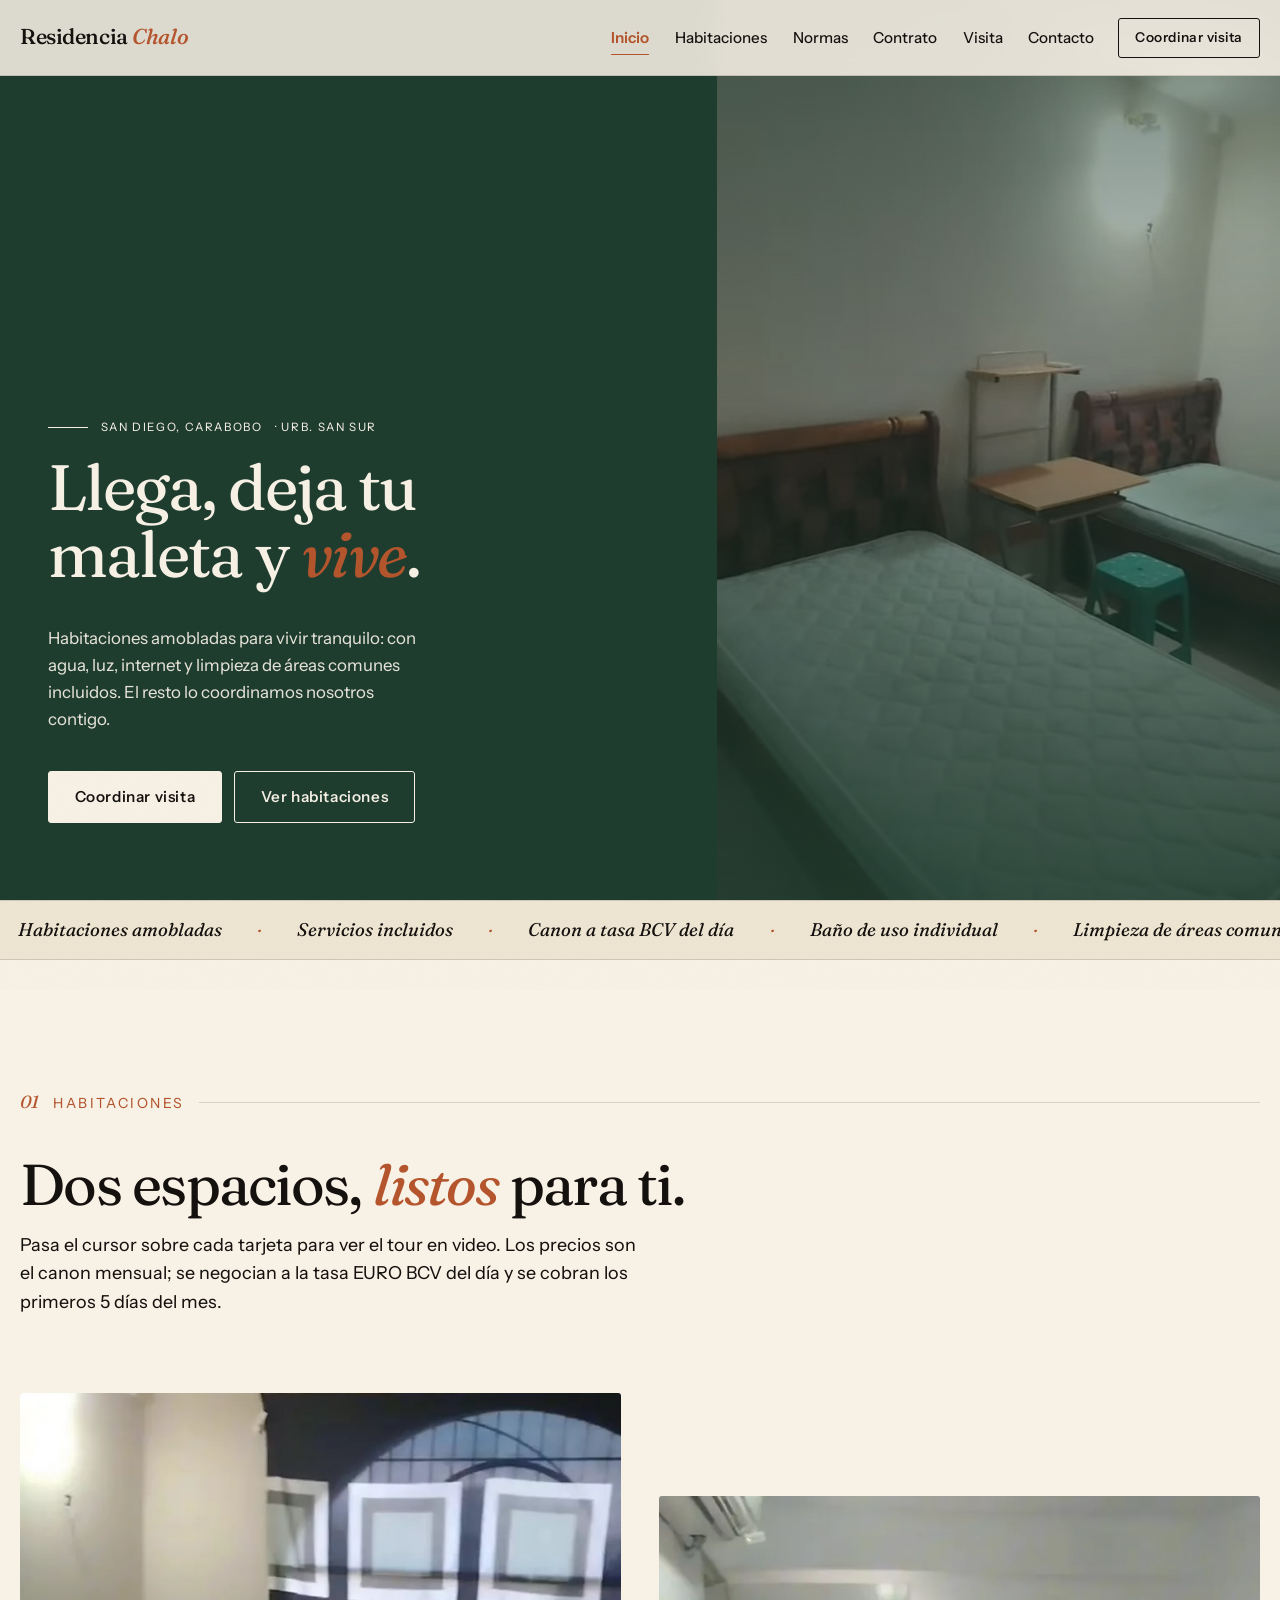
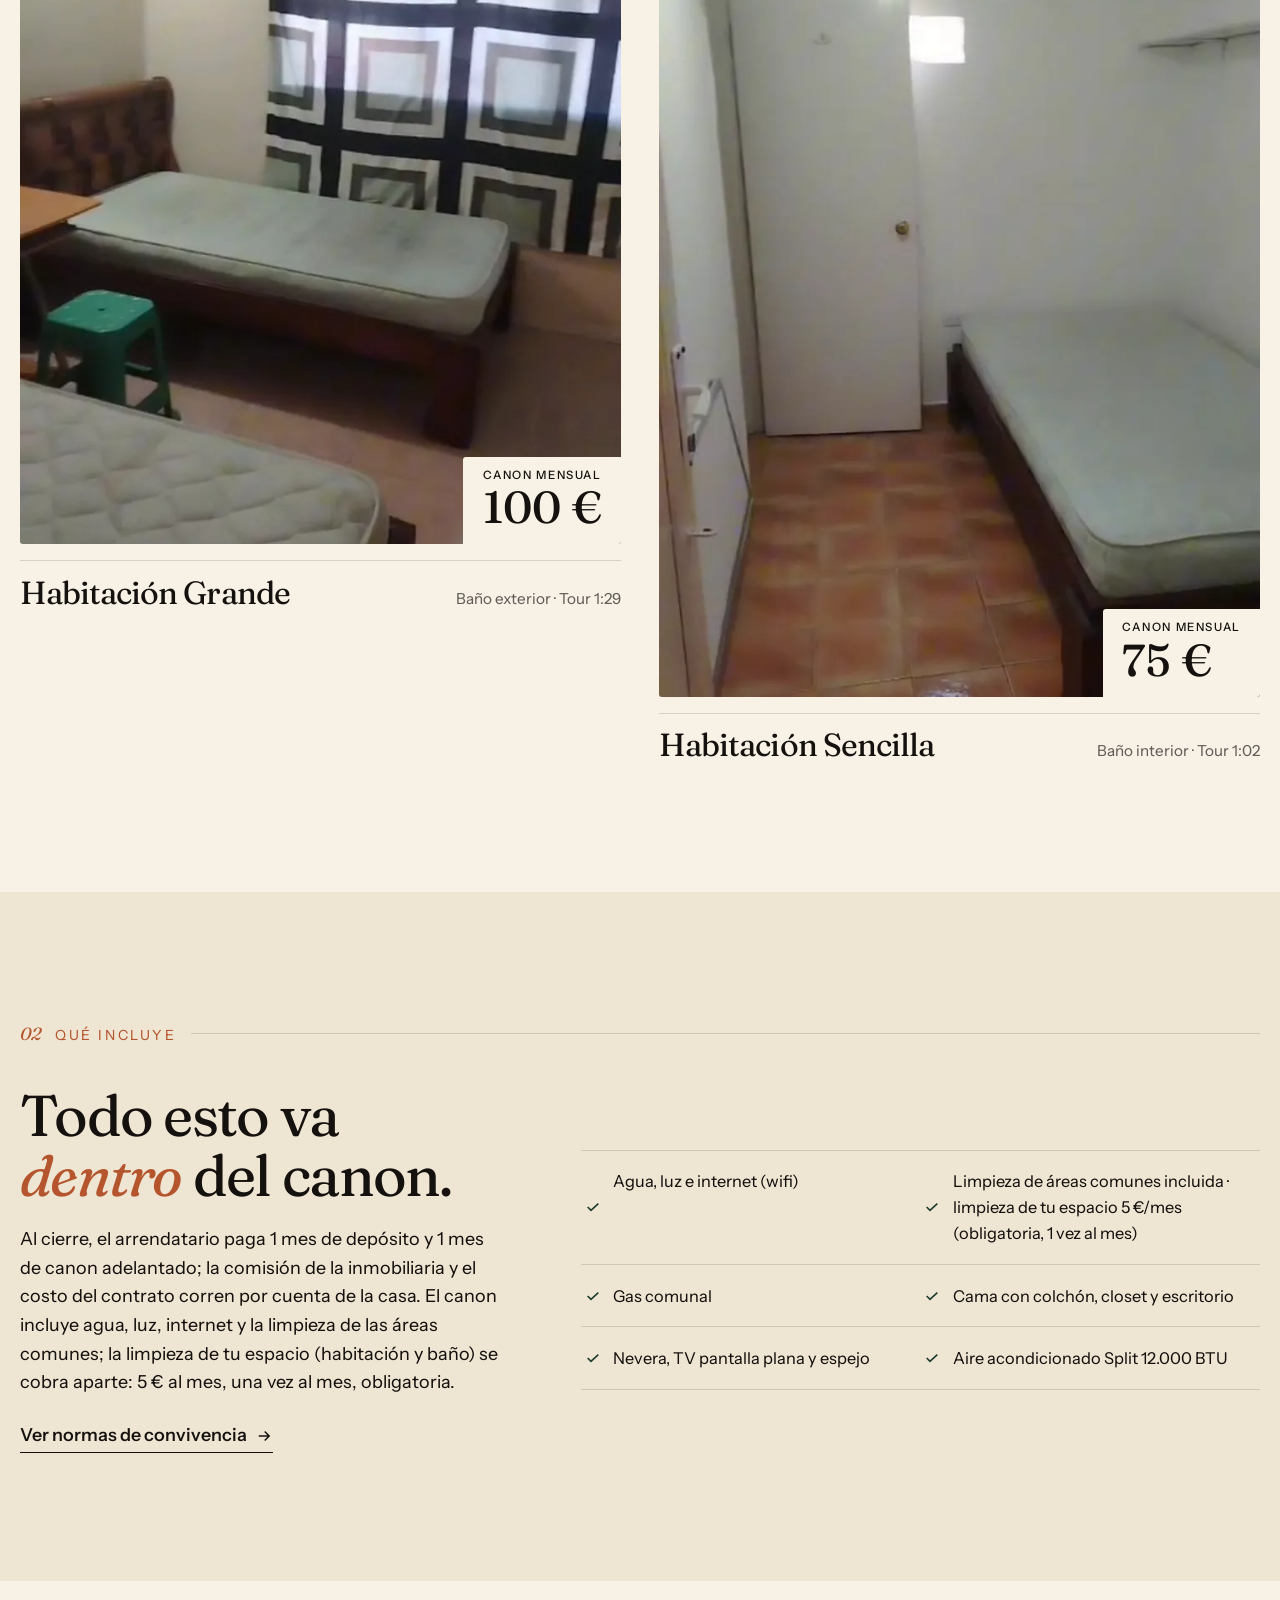
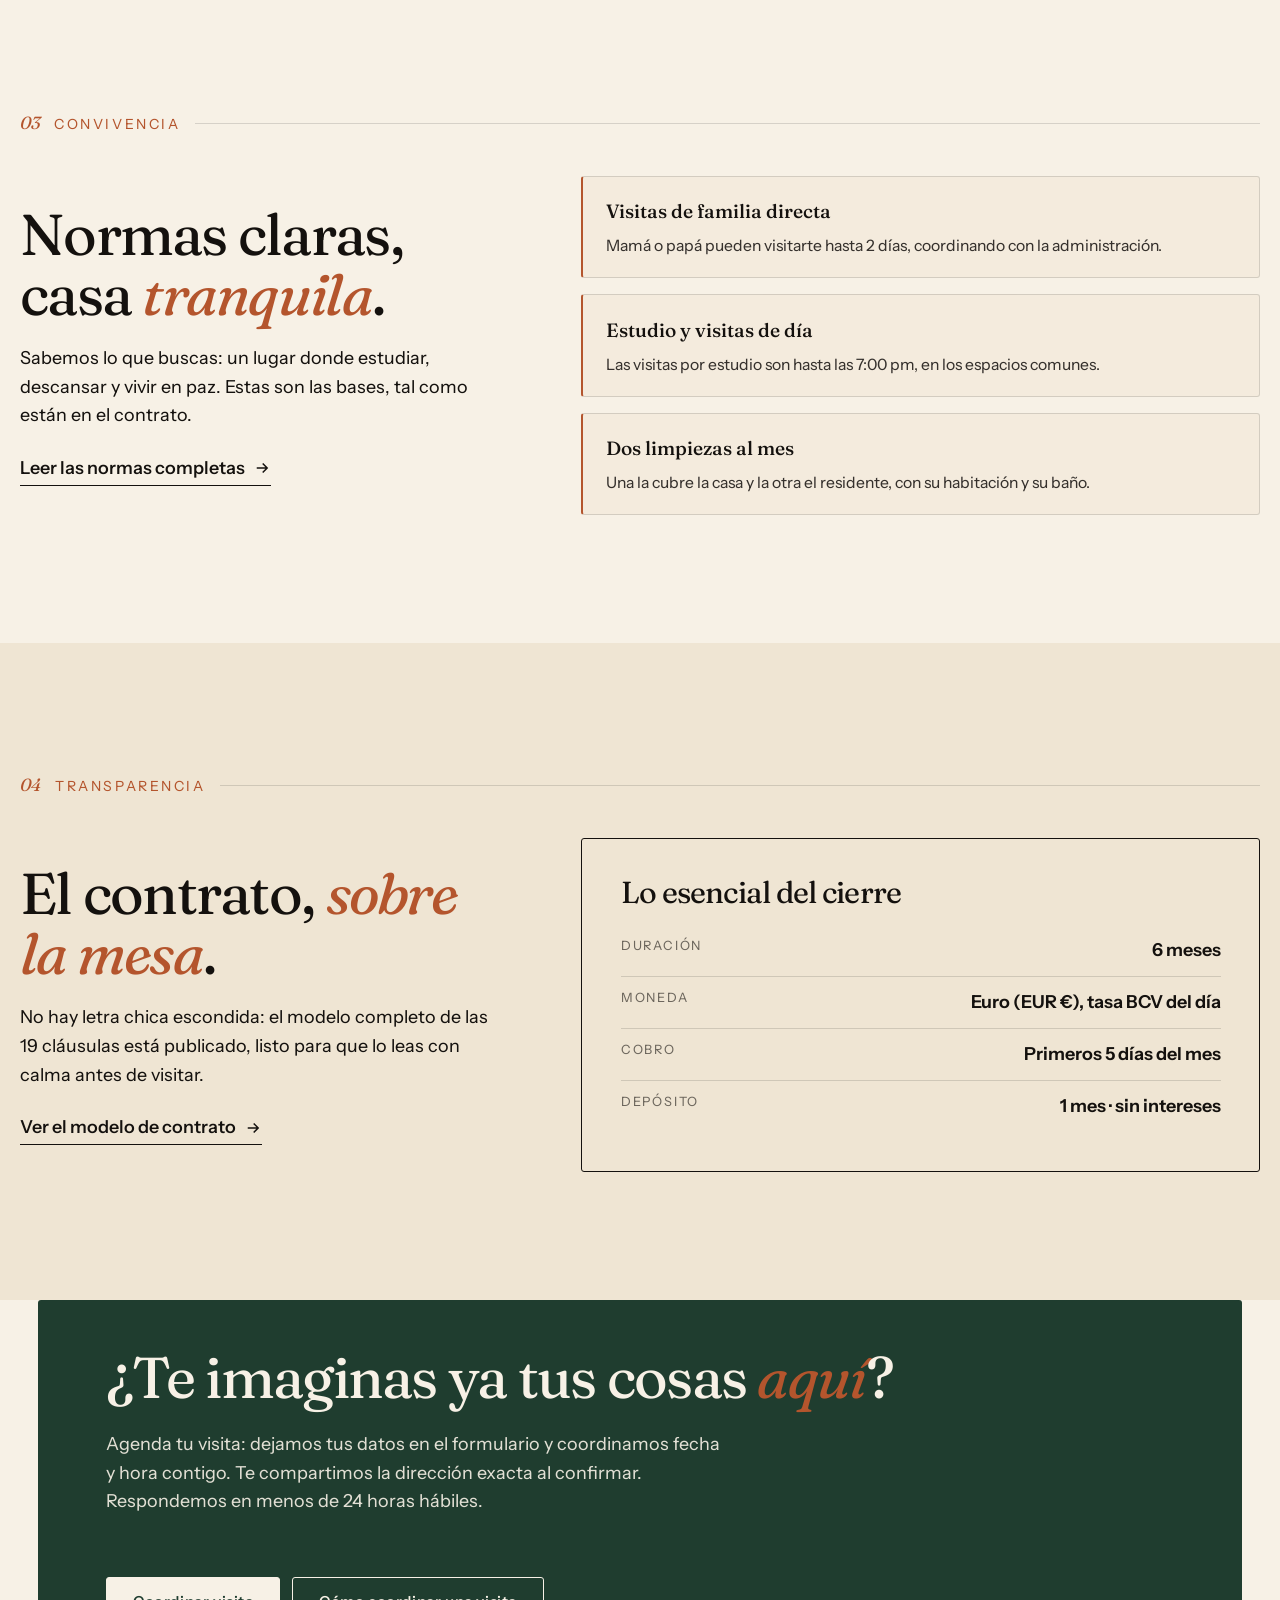
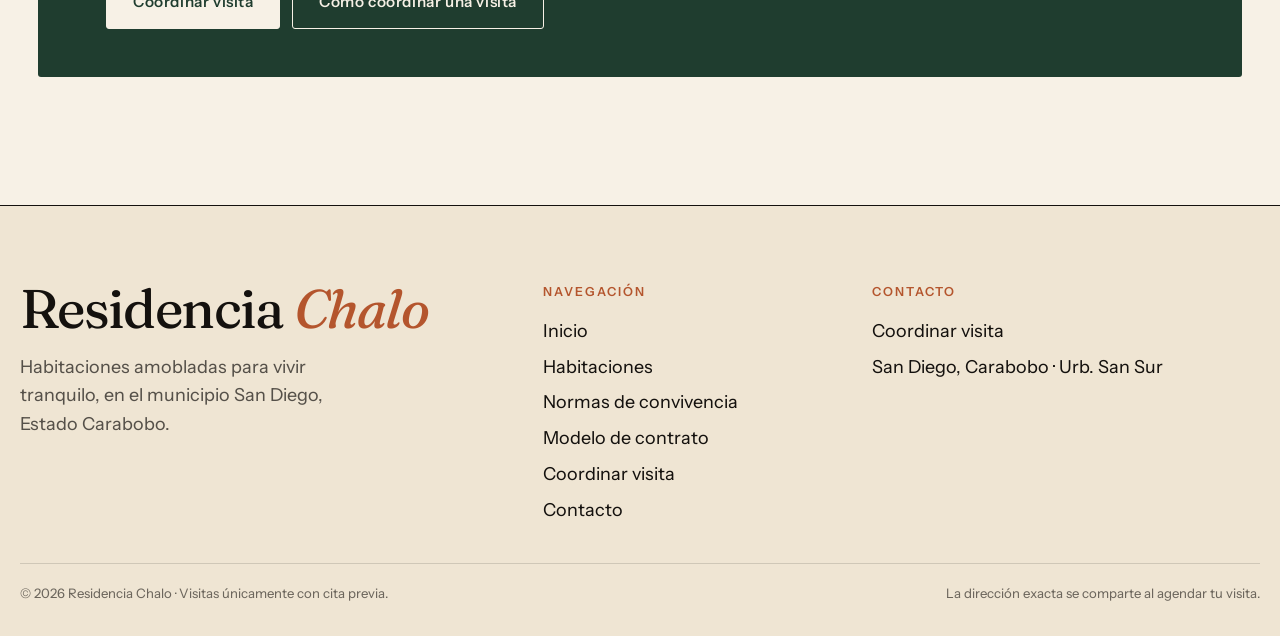
==== index.html @ 40a8a032 "URL base correcta y caché v=l" ====
<!DOCTYPE html>
<html lang="es">
<head>
  <meta charset="utf-8">
  <meta name="viewport" content="width=device-width, initial-scale=1">
  <title>Residencia Chalo · Habitaciones amobladas en San Diego, Carabobo</title>
  <meta name="description" content="Habitaciones amobladas con agua, luz, internet y limpieza de áreas comunes incluidos. San Diego, Carabobo · Urb. San Sur. Canon a tasa BCV del día.">
  <link rel="stylesheet" href="assets/fonts/fonts.css?v=20261113l">
  <link rel="stylesheet" href="css/main.css?v=20261113l">
  <script src="data/site.js?v=20261113l" defer></script>
  <script src="data/rooms.js?v=20261113l" defer></script>
  <script src="js/site.js?v=20261113l" defer></script>
  <script src="js/index.js?v=20261113l" defer></script>
</head>
<body>
  <a class="skip-link" href="#contenido">Saltar al contenido</a>

  <!-- Filtro de grano + cursor + capa de textura -->
  <svg class="visually-hidden" aria-hidden="true" focusable="false" width="0" height="0"><filter id="grano"><feTurbulence type="fractalNoise" baseFrequency="0.8" numOctaves="2" stitchTiles="stitch"/><feColorMatrix type="saturate" values="0"/></filter></svg>
  <div class="grano" aria-hidden="true"></div>
  <div class="cursor-punto" aria-hidden="true"></div>

  <header class="site-header">
    <div class="site-header__inner">
      <a class="marca" href="index.html">Residencia <em>Chalo</em></a>
      <nav class="nav" id="nav" aria-label="Navegación principal">
        <ul>
          <li><a href="index.html" aria-current="page">Inicio</a></li>
          <li><a href="habitacion.html">Habitaciones</a></li>
          <li><a href="normas.html">Normas</a></li>
          <li><a href="contrato.html">Contrato</a></li>
          <li><a href="visita.html">Visita</a></li>
          <li><a href="contacto.html">Contacto</a></li>
        </ul>
      </nav>
      <a class="btn btn--peq btn-cabecera" href="visita.html">Coordinar visita</a>
      <button class="nav-toggle" aria-expanded="false" aria-controls="nav">
        <span class="icono-menu">Menú</span>
        <span class="icono-x">Cerrar</span>
      </button>
    </div>
  </header>

  <main id="contenido">

    <!-- Héroe -->
    <!-- data-modo="video" reactiva el video cuando existan clips sin rótulos quemados.
         Con data-modo="poster" el panel muestra el póster estático con un zoom lento
         (Ken Burns) y el video queda en el DOM pero oculto. -->
    <section class="heroe" data-modo="video" aria-label="Presentación">
      <!-- Panel de video: retrato nativo (720x1280), sin barras negras.
           En escritorio ocupa la columna derecha; en móvil va a sangre total detrás del texto. -->
      <div class="heroe__panel" aria-hidden="true">
        <video class="heroe__video heroe__video--escritorio" autoplay muted loop playsinline preload="auto" poster="assets/img/hero-poster.jpg" fetchpriority="high" tabindex="-1">
          <source src="assets/media/hero-loop-dormitorio.webm" type="video/webm; codecs=vp9">
          <source src="assets/media/hero-loop-dormitorio.mp4" type="video/mp4">
        </video>
        <video class="heroe__video heroe__video--movil" autoplay muted loop playsinline preload="none" poster="assets/img/hero-poster-mobile.jpg" fetchpriority="high" tabindex="-1">
          <source src="assets/media/hero-loop-dormitorio.webm" type="video/webm; codecs=vp9">
          <source src="assets/media/hero-loop-dormitorio.mp4" type="video/mp4">
        </video>
        <div class="heroe__velo"></div>
      </div>
      <div class="heroe__inner">
        <p class="heroe__zona">San Diego, Carabobo<span class="heroe__zona-extra"> · Urb. San Sur</span></p>
        <h1 class="display heroe__titulo">Llega, deja tu maleta y <em>vive</em>.</h1>
        <div class="heroe__pie">
          <p class="heroe__entradilla">Habitaciones amobladas para vivir tranquilo: con agua, luz, internet y limpieza de áreas comunes incluidos. El resto lo coordinamos nosotros contigo.</p>
          <div class="heroe__acciones">
            <a class="btn btn--solido" href="visita.html">Coordinar visita</a>
            <a class="btn" href="habitacion.html">Ver habitaciones</a>
          </div>
        </div>
      </div>
    </section>

    <!-- Marquesina -->
    <div class="marquesina" aria-hidden="true">
      <div class="marquesina__pista">
        <div class="marquesina__grupo">
          <span>Habitaciones amobladas</span><span>Servicios incluidos</span><span>Canon a tasa BCV del día</span><span>Baño de uso individual</span><span>Limpieza de áreas comunes incluida</span><span>San Diego, Carabobo</span>
        </div>
        <div class="marquesina__grupo">
          <span>Habitaciones amobladas</span><span>Servicios incluidos</span><span>Canon a tasa BCV del día</span><span>Baño de uso individual</span><span>Limpieza de áreas comunes incluida</span><span>San Diego, Carabobo</span>
        </div>
      </div>
    </div>

    <!-- Habitaciones -->
    <section id="habitaciones">
      <div class="contenedor">
        <p class="rotulo"><span class="rotulo__num">01</span> Habitaciones</p>
        <h2 data-reveal>Dos espacios, <em>listos</em> para ti.</h2>
        <p style="max-width:52ch; margin-top:1rem" data-reveal>Pasa el cursor sobre cada tarjeta para ver el tour en video. Los precios son el canon mensual; se negocian a la tasa EURO BCV del día y se cobran los primeros 5 días del mes.</p>

        <div class="habitaciones__rejilla" style="margin-top:var(--esp-2)">
          <a class="tarjeta-hab tarjeta-hab--a" href="habitacion.html#hab-grande" data-room="hab-grande" data-reveal>
            <div class="tarjeta-hab__marco">
              <picture>
                <source srcset="assets/img/hab-grande-01.webp" type="image/webp">
                <img src="assets/img/hab-grande-01.jpg" alt="Habitación Grande amoblada con cama individual, escritorio empotrado y aire acondicionado" loading="lazy" decoding="async" width="800" height="1000">
              </picture>
              <video muted loop playsinline preload="none" aria-hidden="true" tabindex="-1">
                <source src="assets/media/hab-grande.mp4" type="video/mp4">
              </video>
              <p class="tarjeta-hab__precio"><small>Canon mensual</small><span data-precio="hab-grande">100 €</span></p>
            </div>
            <div class="tarjeta-hab__datos">
              <h3>Habitación Grande</h3>
              <p>Baño exterior · Tour 1:29</p>
            </div>
          </a>

          <a class="tarjeta-hab tarjeta-hab--b" href="habitacion.html#hab-sencilla" data-room="hab-sencilla" data-reveal style="--d:.15s">
            <div class="tarjeta-hab__marco">
              <picture>
                <source srcset="assets/img/hab-sencilla-01.webp" type="image/webp">
                <img src="assets/img/hab-sencilla-01.jpg" alt="Habitación Sencilla amoblada con cama individual y baño dentro de la habitación" loading="lazy" decoding="async" width="800" height="1000">
              </picture>
              <video muted loop playsinline preload="none" aria-hidden="true" tabindex="-1">
                <source src="assets/media/hab-sencilla.mp4" type="video/mp4">
              </video>
              <p class="tarjeta-hab__precio"><small>Canon mensual</small><span data-precio="hab-sencilla">75 €</span></p>
            </div>
            <div class="tarjeta-hab__datos">
              <h3>Habitación Sencilla</h3>
              <p>Baño interior · Tour 1:02</p>
            </div>
          </a>
        </div>
      </div>
    </section>

    <!-- Qué incluye -->
    <section class="bloque-incluye" style="background:var(--paper-2)">
      <div class="contenedor">
        <p class="rotulo"><span class="rotulo__num">02</span> Qué incluye</p>
        <div class="dos-col">
          <div>
            <h2 data-reveal>Todo esto va <em>dentro</em> del canon.</h2>
            <p style="margin-top:1.2rem; max-width:44ch" data-reveal>Al cierre, el arrendatario paga 1 mes de depósito y 1 mes de canon adelantado; la comisión de la inmobiliaria y el costo del contrato corren por cuenta de la casa. El canon incluye agua, luz, internet y la limpieza de las áreas comunes; la limpieza de tu espacio (habitación y baño) se cobra aparte: 5 € al mes, una vez al mes, obligatoria.</p>
            <a class="enlace-linea" style="margin-top:1.5rem" href="normas.html">Ver normas de convivencia
              <svg viewBox="0 0 24 24" fill="none" stroke="currentColor" stroke-width="2" aria-hidden="true"><path d="M5 12h14M13 6l6 6-6 6"/></svg>
            </a>
          </div>
          <ul data-reveal>
            <li><svg viewBox="0 0 24 24" fill="none" stroke="currentColor" stroke-width="2.5" aria-hidden="true"><path d="M4 12l5 5L20 7"/></svg> Agua, luz e internet (wifi)</li>
            <li><svg viewBox="0 0 24 24" fill="none" stroke="currentColor" stroke-width="2.5" aria-hidden="true"><path d="M4 12l5 5L20 7"/></svg> Limpieza de áreas comunes incluida · limpieza de tu espacio 5 €/mes (obligatoria, 1 vez al mes)</li>
            <li><svg viewBox="0 0 24 24" fill="none" stroke="currentColor" stroke-width="2.5" aria-hidden="true"><path d="M4 12l5 5L20 7"/></svg> Gas comunal</li>
            <li><svg viewBox="0 0 24 24" fill="none" stroke="currentColor" stroke-width="2.5" aria-hidden="true"><path d="M4 12l5 5L20 7"/></svg> Cama con colchón, closet y escritorio</li>
            <li><svg viewBox="0 0 24 24" fill="none" stroke="currentColor" stroke-width="2.5" aria-hidden="true"><path d="M4 12l5 5L20 7"/></svg> Nevera, TV pantalla plana y espejo</li>
            <li><svg viewBox="0 0 24 24" fill="none" stroke="currentColor" stroke-width="2.5" aria-hidden="true"><path d="M4 12l5 5L20 7"/></svg> Aire acondicionado Split 12.000 BTU</li>
          </ul>
        </div>
      </div>
    </section>

    <!-- Teaser normas -->
    <section>
      <div class="contenedor">
        <p class="rotulo"><span class="rotulo__num">03</span> Convivencia</p>
        <div class="dos-col">
          <div>
            <h2 data-reveal>Normas claras, casa <em>tranquila</em>.</h2>
            <p style="margin-top:1.2rem; max-width:44ch" data-reveal>Sabemos lo que buscas: un lugar donde estudiar, descansar y vivir en paz. Estas son las bases, tal como están en el contrato.</p>
            <a class="enlace-linea" style="margin-top:1.5rem" href="normas.html">Leer las normas completas
              <svg viewBox="0 0 24 24" fill="none" stroke="currentColor" stroke-width="2" aria-hidden="true"><path d="M5 12h14M13 6l6 6-6 6"/></svg>
            </a>
          </div>
          <div class="norma-cards" data-reveal>
            <article class="norma-card"><h4>Visitas de familia directa</h4><p>Mamá o papá pueden visitarte hasta 2 días, coordinando con la administración.</p></article>
            <article class="norma-card"><h4>Estudio y visitas de día</h4><p>Las visitas por estudio son hasta las 7:00 pm, en los espacios comunes.</p></article>
            <article class="norma-card"><h4>Dos limpiezas al mes</h4><p>Una la cubre la casa y la otra el residente, con su habitación y su baño.</p></article>
          </div>
        </div>
      </div>
    </section>

    <!-- Teaser contrato -->
    <section style="background:var(--paper-2)">
      <div class="contenedor">
        <p class="rotulo"><span class="rotulo__num">04</span> Transparencia</p>
        <div class="dos-col">
          <div>
            <h2 data-reveal>El contrato, <em>sobre la mesa</em>.</h2>
            <p style="margin-top:1.2rem; max-width:44ch" data-reveal>No hay letra chica escondida: el modelo completo de las 19 cláusulas está publicado, listo para que lo leas con calma antes de visitar.</p>
            <a class="enlace-linea" style="margin-top:1.5rem" href="contrato.html">Ver el modelo de contrato
              <svg viewBox="0 0 24 24" fill="none" stroke="currentColor" stroke-width="2" aria-hidden="true"><path d="M5 12h14M13 6l6 6-6 6"/></svg>
            </a>
          </div>
          <div class="bloque-ficha" data-reveal>
            <h3>Lo esencial del cierre</h3>
            <ul>
              <li><span class="etiqueta">Duración</span><strong>6 meses</strong></li>
              <li><span class="etiqueta">Moneda</span><strong>Euro (EUR €), tasa BCV del día</strong></li>
              <li><span class="etiqueta">Cobro</span><strong>Primeros 5 días del mes</strong></li>
              <li><span class="etiqueta">Depósito</span><strong>1 mes · sin intereses</strong></li>
            </ul>
          </div>
        </div>
      </div>
    </section>

    <!-- CTA final -->
    <section class="zona-verde" style="margin:0 var(--esp-1) var(--esp-3)">
      <div class="contenedor" style="display:grid; gap:1.4rem; justify-items:start">
        <h2 data-reveal>¿Te imaginas ya tus cosas <em>aquí</em>?</h2>
        <p style="max-width:52ch; opacity:.9" data-reveal>Agenda tu visita: dejamos tus datos en el formulario y coordinamos fecha y hora contigo. Te compartimos la dirección exacta al confirmar. Respondemos en menos de 24 horas hábiles.</p>
        <div class="heroe__acciones" data-reveal>
          <a class="btn btn--solido" style="background:var(--paper); color:var(--verde); border-color:var(--paper)" href="visita.html">Coordinar visita</a>
          <a class="btn" href="contacto.html">Cómo coordinar una visita</a>
        </div>
      </div>
    </section>
  </main>

  <footer class="site-footer">
    <div class="contenedor">
      <div class="site-footer__rejilla">
        <div>
          <p class="site-footer__marca">Residencia <em>Chalo</em></p>
          <p style="margin-top:1rem; max-width:30ch; color:rgba(20,17,14,.7)">Habitaciones amobladas para vivir tranquilo, en el municipio San Diego, Estado Carabobo.</p>
        </div>
        <div>
          <h4>Navegación</h4>
          <ul>
            <li><a href="index.html">Inicio</a></li>
            <li><a href="habitacion.html">Habitaciones</a></li>
            <li><a href="normas.html">Normas de convivencia</a></li>
            <li><a href="contrato.html">Modelo de contrato</a></li>
            <li><a href="visita.html">Coordinar visita</a></li>
            <li><a href="contacto.html">Contacto</a></li>
          </ul>
        </div>
        <div>
          <h4>Contacto</h4>
          <ul>
            <li><a href="visita.html">Coordinar visita</a></li>
            <li>San Diego, Carabobo · Urb. San Sur</li>
          </ul>
        </div>
      </div>
      <div class="site-footer__legal">
        <p>© <span data-anio>2025</span> Residencia Chalo · Visitas únicamente con cita previa.</p>
        <p>La dirección exacta se comparte al agendar tu visita.</p>
      </div>
    </div>
  </footer>
</body>
</html>
---- assets/fonts/fonts.css ----
/* ===== Fraunces Variable ===== */
/* Latin subset | axes: wght 100–900, opsz 9–144 */

@font-face {
  font-family: 'Fraunces Variable';
  font-style: normal;
  font-display: swap;
  font-weight: 100 900;
  src: url('./fraunces-var.woff2') format('woff2-variations');
  unicode-range: U+0000-00FF,U+0131,U+0152-0153,U+02BB-02BC,U+02C6,U+02DA,U+02DC,U+0304,U+0308,U+0329,U+2000-206F,U+20AC,U+2122,U+2191,U+2193,U+2212,U+2215,U+FEFF,U+FFFD;
}

@font-face {
  font-family: 'Fraunces Variable';
  font-style: italic;
  font-display: swap;
  font-weight: 100 900;
  src: url('./fraunces-var-italic.woff2') format('woff2-variations');
  unicode-range: U+0000-00FF,U+0131,U+0152-0153,U+02BB-02BC,U+02C6,U+02DA,U+02DC,U+0304,U+0308,U+0329,U+2000-206F,U+20AC,U+2122,U+2191,U+2193,U+2212,U+2215,U+FEFF,U+FFFD;
}

/* ===== Instrument Sans Variable ===== */
/* Latin subset | axes: wght 400–700, wdth 75–100 */

@font-face {
  font-family: 'Instrument Sans Variable';
  font-style: normal;
  font-display: swap;
  font-weight: 400 700;
  src: url('./instrument-sans-var.woff2') format('woff2-variations');
  unicode-range: U+0000-00FF,U+0131,U+0152-0153,U+02BB-02BC,U+02C6,U+02DA,U+02DC,U+0304,U+0308,U+0329,U+2000-206F,U+20AC,U+2122,U+2191,U+2193,U+2212,U+2215,U+FEFF,U+FFFD;
}

@font-face {
  font-family: 'Instrument Sans Variable';
  font-style: italic;
  font-display: swap;
  font-weight: 400 700;
  src: url('./instrument-sans-var-italic.woff2') format('woff2-variations');
  unicode-range: U+0000-00FF,U+0131,U+0152-0153,U+02BB-02BC,U+02C6,U+02DA,U+02DC,U+0304,U+0308,U+0329,U+2000-206F,U+20AC,U+2122,U+2191,U+2193,U+2212,U+2215,U+FEFF,U+FFFD;
}
---- css/main.css ----
/* ==========================================================================
   Residencia Chalo — hoja principal
   Dirección de arte: editorial cálido caribeño. Papel, tinta, terracota.
   ========================================================================== */

/* ---------- 1. Tokens ---------- */
:root {
  --paper: #F7F1E6;
  --paper-2: #EFE5D3;
  --ink: #14110E;
  --terracota: #B4552D;
  --terracota-2: #C8714A;
  --verde: #1F3D2F;
  --arena: #D9A77C;
  --linea: rgba(20, 17, 14, .14);

  --f-display: 'Fraunces Variable', Georgia, serif;
  --f-ui: 'Instrument Sans Variable', system-ui, sans-serif;

  --fs-display: clamp(3.2rem, 10.5vw, 9rem);
  --fs-h2: clamp(2rem, 5vw, 3.6rem);
  --fs-h3: clamp(1.35rem, 2.6vw, 1.9rem);
  --fs-body: clamp(1rem, 1.4vw, 1.125rem);
  --fs-small: .875rem;

  --esp-1: clamp(1.25rem, 3vw, 2.5rem);
  --esp-2: clamp(2.5rem, 6vw, 5.5rem);
  --esp-3: clamp(4rem, 10vw, 9rem);

  --ancho: 84rem;
  --radio: 3px;
  --ease: cubic-bezier(.16, 1, .3, 1);
}

/* ---------- 2. Reset y base ---------- */
*, *::before, *::after { box-sizing: border-box; margin: 0; padding: 0; }

/* El atributo hidden debe ganar siempre, incluso frente a display:block de autor */
[hidden] { display: none !important; }

html { scroll-behavior: smooth; }

body {
  background: var(--paper);
  color: var(--ink);
  font-family: var(--f-ui);
  font-size: var(--fs-body);
  font-weight: 430;
  line-height: 1.6;
  -webkit-font-smoothing: antialiased;
  overflow-x: hidden;
}

img, video, svg { display: block; max-width: 100%; }
img { height: auto; }
ul, ol { list-style: none; }
a { color: inherit; }
button { font: inherit; color: inherit; background: none; border: 0; cursor: pointer; }
input, select, textarea { font: inherit; color: inherit; }
strong { font-weight: 640; }

/* Grano sutil: usa el filtro SVG #grano declarado en cada página */
.grano {
  position: fixed;
  inset: 0;
  z-index: 60;
  pointer-events: none;
  opacity: .05;
  mix-blend-mode: multiply;
  filter: url(#grano);
}

/* ---------- 3. Accesibilidad ---------- */
.skip-link {
  position: absolute;
  left: 1rem;
  top: -4rem;
  z-index: 200;
  background: var(--ink);
  color: var(--paper);
  padding: .75rem 1.25rem;
  border-radius: var(--radio);
  transition: top .2s var(--ease);
}
.skip-link:focus { top: 1rem; }

:focus-visible {
  outline: 2px solid var(--terracota);
  outline-offset: 3px;
}

.visually-hidden {
  position: absolute !important;
  width: 1px; height: 1px;
  overflow: hidden;
  clip: rect(0 0 0 0);
  white-space: nowrap;
}

/* ---------- 4. Layout ---------- */
.contenedor {
  width: min(100% - 2.5rem, var(--ancho));
  margin-inline: auto;
}

.rejilla { display: grid; grid-template-columns: repeat(12, 1fr); gap: var(--esp-1); }
.rejilla .col-7 { grid-column: span 7; }
.rejilla .col-5 { grid-column: span 5; }
@media (max-width: 820px) {
  .rejilla .col-7, .rejilla .col-5 { grid-column: 1 / -1; }
}

section { padding-block: var(--esp-3); }

/* Rótulo editorial: numeración 01 — */
.rotulo {
  display: flex;
  align-items: baseline;
  gap: .9rem;
  font-size: var(--fs-small);
  text-transform: uppercase;
  letter-spacing: .18em;
  color: var(--terracota);
  margin-bottom: var(--esp-1);
}
.rotulo::after {
  content: '';
  flex: 1;
  height: 1px;
  background: var(--linea);
  align-self: center;
}
.rotulo__num {
  font-family: var(--f-display);
  font-size: 1.1rem;
  font-style: italic;
  font-variation-settings: 'opsz' 40;
  letter-spacing: 0;
  text-transform: none;
}

h1, h2, h3 { font-family: var(--f-display); font-weight: 420; line-height: 1.04; letter-spacing: -0.03em; }
.display {
  font-size: var(--fs-display);
  font-variation-settings: 'opsz' 120;
  line-height: .96;
  text-wrap: balance;
}
.display em { font-style: italic; color: var(--terracota); }
h2 { font-size: var(--fs-h2); font-variation-settings: 'opsz' 100; }
h3 { font-size: var(--fs-h3); font-variation-settings: 'opsz' 60; }
h2 em, h3 em { font-style: italic; color: var(--terracota); }

.enlace-linea {
  display: inline-flex;
  align-items: center;
  gap: .5rem;
  text-decoration: none;
  font-weight: 560;
  border-bottom: 1px solid var(--ink);
  padding-bottom: .15rem;
  transition: color .3s var(--ease), border-color .3s var(--ease);
}
.enlace-linea:hover { color: var(--verde); border-color: var(--verde); }
.enlace-linea svg { width: 1em; height: 1em; }

/* ---------- 5. Botones ---------- */
.btn {
  display: inline-flex;
  align-items: center;
  justify-content: center;
  gap: .6rem;
  min-height: 44px;
  padding: .8rem 1.6rem;
  border: 1px solid var(--ink);
  border-radius: var(--radio);
  background: transparent;
  color: var(--ink);
  font-weight: 560;
  font-size: .95rem;
  letter-spacing: .04em;
  text-decoration: none;
  transition: background .35s var(--ease), color .35s var(--ease), border-color .35s var(--ease);
}
.btn:hover { background: var(--verde); border-color: var(--verde); color: var(--paper); }
.btn--solido { background: var(--verde); border-color: var(--verde); color: var(--paper); }
.btn--solido:hover { background: var(--terracota); border-color: var(--terracota); color: var(--paper); }
.btn--terracota { background: var(--terracota); border-color: var(--terracota); color: var(--paper); }
.btn--terracota:hover { background: var(--verde); border-color: var(--verde); }
.btn--peq { min-height: 40px; padding: .45rem 1rem; font-size: .85rem; }

/* ---------- 6. Cabecera ---------- */
.site-header {
  position: fixed;
  top: 0; left: 0; right: 0;
  z-index: 100;
  background: color-mix(in srgb, var(--paper) 88%, transparent);
  backdrop-filter: blur(10px);
  -webkit-backdrop-filter: blur(10px);
  border-bottom: 1px solid var(--linea);
  transition: padding .4s var(--ease);
}
.site-header__inner {
  width: min(100% - 2.5rem, var(--ancho));
  margin-inline: auto;
  display: flex;
  align-items: center;
  gap: 1.5rem;
  padding-block: 1.1rem;
  transition: padding .4s var(--ease);
}
.site-header--compacta .site-header__inner { padding-block: .55rem; }

.marca {
  font-family: var(--f-display);
  font-size: 1.35rem;
  font-variation-settings: 'opsz' 60;
  font-weight: 500;
  letter-spacing: -0.02em;
  text-decoration: none;
  white-space: nowrap;
}
.marca em { font-style: italic; color: var(--terracota); }

.nav { margin-left: auto; }
.nav ul { display: flex; gap: 1.6rem; }
.nav a {
  text-decoration: none;
  font-size: .95rem;
  font-weight: 480;
  padding-block: .4rem;
  border-bottom: 1px solid transparent;
  transition: border-color .3s var(--ease), color .3s var(--ease);
}
.nav a:hover { color: var(--terracota); }
.nav a[aria-current="page"] { border-color: var(--terracota); color: var(--terracota); font-weight: 620; }

.nav-toggle {
  display: none;
  min-width: 44px;
  min-height: 44px;
  align-items: center;
  gap: .5rem;
  font-size: .9rem;
  font-weight: 560;
}
.nav-toggle .icono-x { display: none; }
.nav-toggle[aria-expanded="true"] .icono-menu { display: none; }
.nav-toggle[aria-expanded="true"] .icono-x { display: block; }

.btn-cabecera { white-space: nowrap; }

@media (max-width: 920px) {
  .nav-toggle { display: inline-flex; margin-left: auto; }
  .btn-cabecera { display: none; }
  .nav {
    position: fixed;
    inset: 0;
    z-index: 90;
    background: var(--paper);
    display: grid;
    place-items: center;
    opacity: 0;
    visibility: hidden;
    transition: opacity .4s var(--ease), visibility 0s .4s;
  }
  .nav--abierta { opacity: 1; visibility: visible; transition: opacity .4s var(--ease); }
  .nav ul { flex-direction: column; text-align: center; gap: 1.4rem; }
  .nav a { font-family: var(--f-display); font-size: clamp(1.8rem, 7vw, 2.6rem); font-variation-settings: 'opsz' 90; }
  .site-header { z-index: 110; }
}

/* ---------- 7. Héroe ---------- */
/* Estructura: .heroe__panel (video + velo) y .heroe__inner (texto).
   En móvil el panel va a sangre total DETRÁS del texto; en escritorio
   se convierte en la columna derecha (~44%) de una rejilla de dos columnas
   sobre fondo verde de marca (nunca se ve negro). */
.heroe {
  position: relative;
  isolation: isolate; /* el fondo verde y el velo quedan DETRÁS del texto */
  background: var(--verde); /* cualquier zona sin cubrir por el video es de marca, no negra */
  min-height: 100svh;
  display: flex;
  align-items: flex-end;
  padding-block: var(--esp-2) var(--esp-2);
  overflow: hidden;
  color: var(--paper);
}
.heroe__panel {
  position: absolute;
  inset: 0;
  z-index: 0;
}
.heroe__video {
  position: absolute;
  inset: 0;
  width: 100%;
  height: 100%;
  object-fit: cover;
}
.heroe__video--movil { display: none; }
@media (max-width: 760px) {
  .heroe__video--escritorio { display: none; }
  .heroe__video--movil { display: block; }
}
.heroe__velo {
  position: absolute;
  inset: 0;
  background: linear-gradient(180deg, rgba(31,61,47,.62) 0%, rgba(31,61,47,.26) 45%, rgba(31,61,47,.82) 100%);
}
.heroe__inner { width: min(100% - 2.5rem, var(--ancho)); margin-inline: auto; position: relative; z-index: 1; }
/* Escritorio: dos columnas — texto sobre verde (izquierda) y panel de video (derecha). */
@media (min-width: 761px) {
  .heroe {
    display: grid;
    grid-template-columns: 56% 44%;
    align-items: stretch;
    padding-block: 0;
  }
  .heroe__panel {
    position: relative;
    inset: auto;
    grid-column: 2;
    /* Altura real obligatoria: sus hijos (videos y velo) son todos absolute,
       así que sin una min-height propia el panel colapsa a 0 en la fila auto. */
    min-height: 100svh;
    grid-row: 1;
  }
  .heroe__inner {
    grid-column: 1;
    grid-row: 1;
    align-self: end;
    width: auto;
    max-width: 60ch;
    margin-inline: 0;
    padding-inline: clamp(1.25rem, 4vw, 3rem);
    /* Sin padding superior: el título display ya da el aire y el bloque
       debe caber en 100svh para que el héroe no desborde el viewport. */
    padding-block: 0 var(--esp-2);
  }
}
/* Modo del héroe: "poster" (sin video, póster con zoom lento) o "video".
   El video del hero-loop-mobile trae el rótulo "Entrada Independiente" quemado
   por el editor; hasta que exista un clip limpio se usa el póster. Cambiar el
   atributo data-modo en <section class="heroe"> es suficiente. */
[data-modo="poster"] .heroe__panel {
  background: var(--verde) url('../assets/img/hero-poster.jpg') center / cover no-repeat;
  animation: ken-burns 24s ease-in-out infinite alternate;
  will-change: transform;
}
[data-modo="poster"] .heroe__panel video { display: none; }
/* Modo video: comportamiento original (el fondo desaparece, el panel muestra video). */
[data-modo="video"] .heroe__panel { background: none; animation: none; will-change: auto; }
@keyframes ken-burns {
  from { transform: scale(1); }
  to { transform: scale(1.06); }
}
/* En móvil el póster del modo poster es la variante vertical (720x1280).
   Va DESPUÉS de la regla base del modo poster para ganarle con igual especificidad. */
@media (max-width: 760px) {
  [data-modo="poster"] .heroe__panel { background-image: url('../assets/img/hero-poster-mobile.jpg'); }
}
.heroe__zona {
  font-size: clamp(.62rem, 2.6vw, .72rem);
  text-transform: uppercase;
  letter-spacing: .14em;
  white-space: nowrap;
  margin-bottom: 1rem;
  display: flex;
  align-items: center;
  gap: .8rem;
}
.heroe__zona::before { content: ''; width: 2.5rem; height: 1px; background: currentColor; flex: none; }
/* En móvil estrecho se abrevia: se oculta "· Urb. San Sur" (span en el HTML) */
@media (max-width: 480px) {
  .heroe__zona-extra { display: none; }
}
.heroe__titulo { max-width: 12ch; margin-top: 14px; margin-bottom: 1.75rem; }
/* Escala reducida frente al display global: el h1 ocupaba 4 líneas a 9rem y
   empujaba .heroe__zona detrás de la cabecera fija. Ajuste fino del juez
   visual: 3 líneas y aire sobre la entradilla. */
.heroe__titulo { font-size: clamp(2.75rem, 5vw, 4.25rem); line-height: 1.05; }
.heroe__pie { margin-top: var(--esp-1); }
.heroe__entradilla { max-width: 34ch; font-size: 1.05rem; opacity: .92; line-height: 1.6; margin-bottom: 28px; }
.heroe__acciones {
  display: flex;
  gap: 12px;
  flex-wrap: wrap;
  margin-top: clamp(1.5rem, 3vw, 2.5rem); /* parte del bloque editorial, bajo el párrafo */
}
.heroe .btn { border-color: var(--paper); color: var(--paper); }
.heroe .btn:hover { background: var(--paper); border-color: var(--paper); color: var(--ink); }
.heroe .btn--solido { background: var(--paper); color: var(--ink); }
.heroe .btn--solido:hover { background: var(--terracota); border-color: var(--terracota); color: var(--paper); }

/* ---------- 8. Marquesina ---------- */
.marquesina {
  border-block: 1px solid var(--linea);
  overflow: hidden;
  padding-block: .9rem;
  background: var(--paper-2);
}
.marquesina__pista {
  display: flex;
  width: max-content;
  animation: marquee 26s linear infinite;
}
.marquesina__grupo {
  display: flex;
  align-items: center;
  gap: 2.2rem;
  padding-inline: 1.1rem;
  font-family: var(--f-display);
  font-size: 1.15rem;
  font-style: italic;
  font-variation-settings: 'opsz' 40;
  white-space: nowrap;
}
.marquesina__grupo span::after { content: '·'; margin-left: 2.2rem; color: var(--terracota); }
@keyframes marquee { to { transform: translateX(-50%); } }

/* ---------- 9. Tarjetas de habitación ---------- */
.habitaciones__rejilla {
  display: grid;
  grid-template-columns: repeat(12, 1fr);
  gap: var(--esp-1);
  align-items: start;
}
.tarjeta-hab { text-decoration: none; display: block; }
.tarjeta-hab--a { grid-column: 1 / span 6; }
.tarjeta-hab--b { grid-column: 7 / span 6; margin-top: clamp(3rem, 8vw, 7rem); }

@media (max-width: 820px) {
  .tarjeta-hab--a, .tarjeta-hab--b { grid-column: 1 / -1; margin-top: 0; }
}

.tarjeta-hab__marco {
  position: relative;
  overflow: hidden;
  border-radius: var(--radio);
  aspect-ratio: 3 / 4;
  background: var(--paper-2);
}
.tarjeta-hab--a .tarjeta-hab__marco { aspect-ratio: 4 / 5; }
.tarjeta-hab__marco img,
.tarjeta-hab__marco video {
  width: 100%;
  height: 100%;
  object-fit: cover;
  transition: transform 1.1s var(--ease);
}
.tarjeta-hab:hover .tarjeta-hab__marco img { transform: scale(1.045); }
.tarjeta-hab__marco video { position: absolute; inset: 0; opacity: 0; }
.tarjeta-hab:hover .tarjeta-hab__marco video { opacity: 1; }
.tarjeta-hab__precio {
  position: absolute;
  right: 0;
  bottom: 0;
  background: var(--paper);
  color: var(--ink);
  padding: .8rem 1.2rem .9rem;
  font-family: var(--f-display);
  font-size: clamp(1.9rem, 3.5vw, 2.8rem);
  font-variation-settings: 'opsz' 90;
  font-weight: 460;
  line-height: 1;
  border-top-left-radius: var(--radio);
}
.tarjeta-hab__precio small {
  display: block;
  font-family: var(--f-ui);
  font-size: .72rem;
  font-weight: 520;
  letter-spacing: .14em;
  text-transform: uppercase;
  margin-bottom: .25rem;
}
.tarjeta-hab__datos {
  display: flex;
  justify-content: space-between;
  align-items: baseline;
  gap: 1rem;
  margin-top: 1rem;
  border-top: 1px solid var(--linea);
  padding-top: .9rem;
}
.tarjeta-hab__datos h3 { font-size: clamp(1.4rem, 2.6vw, 2rem); }
.tarjeta-hab__datos p { color: rgba(20,17,14,.66); font-size: .95rem; }

/* Recorte de video con placa (tapa la marca de agua del editor) */
[data-slot="galeria"] figure { grid-column: span 4; overflow: hidden; border-radius: var(--radio); }
[data-slot="galeria"] picture { display: block; }
[data-slot="galeria"] img { width: 100%; aspect-ratio: 3 / 4; object-fit: cover; transform: scale(1.08); }
@media (max-width: 820px) { [data-slot="galeria"] figure { grid-column: 1 / -1; } }
.recorte-video {
  position: relative;
  overflow: hidden;
  border-radius: var(--radio);
  background: var(--paper-2);
  aspect-ratio: 16 / 10;
}
.recorte-video video {
  width: 100%;
  height: 100%;
  object-fit: cover;
  object-position: center 65%;
  transform: scale(1.07);
}

/* YouTube Shorts (vertical 9:16): centrado, sin barras negras */
.recorte-video--vertical {
  aspect-ratio: 9 / 16;
  height: min(60vh, 560px);
  width: auto;
  max-width: 100%;
  margin: 0 auto;
  background: #000;
}
.recorte-video--vertical iframe {
  width: 100%;
  height: 100%;
  border: 0;
  display: block;
}
/* Reproductor de la YouTube IFrame Player API: el marco ocupa el
   recorte completo (16:10 u 9:16 vertical) y el botón flotante es
   el gesto de usuario que desbloquea el audio si el navegador
   bloqueó el autoplay con sonido. Sin colores nuevos. */
.yt-marco {
  position: relative;
  width: 100%;
  height: 100%;
}
.yt-player,
.yt-player iframe {
  position: absolute;
  inset: 0;
  width: 100%;
  height: 100%;
  border: 0;
}
.yt-player { z-index: 0; }
.yt-play {
  position: absolute;
  left: 50%;
  top: 50%;
  transform: translate(-50%, -50%);
  z-index: 2;
  min-height: 48px;
  min-width: 48px;
  padding: .9rem 1.4rem;
  background: var(--terracota);
  color: var(--paper);
  font-family: var(--f-ui);
  font-size: .95rem;
  border: 0;
  border-radius: var(--radio);
  cursor: pointer;
  transition: background-color .18s ease, transform .18s ease;
}
.yt-play:hover { background: var(--terracota-2); }
.yt-play:active { transform: translate(-50%, -50%) scale(.97); }
@media (prefers-reduced-motion: reduce) {
  .yt-play { transition: none; }
  .yt-play:active { transform: translate(-50%, -50%); }
}
.placa-hab {
  position: absolute;
  left: .9rem;
  bottom: .9rem;
  background: var(--paper);
  border: 1px solid var(--ink);
  border-radius: var(--radio);
  padding: .5rem .9rem;
  font-family: var(--f-display);
  font-style: italic;
  font-variation-settings: 'opsz' 40;
  font-size: 1rem;
  line-height: 1.2;
  pointer-events: none;
}
.placa-hab small {
  display: block;
  font-family: var(--f-ui);
  font-style: normal;
  font-size: .68rem;
  letter-spacing: .16em;
  text-transform: uppercase;
  color: var(--terracota);
}

/* En escritorio el precio y el CTA deben entrar en el primer pantallazo:
   el media comparte fila con la columna de precio/CTA/ficha (col-7 + col-5)
   y se limita a min(46vh, 520px) (contenedor y video a la vez, para que no
   quede hueco bajo el video). En móvil el orden natural del documento ya es
   título → media → precio → CTA → ficha, no hace falta `order`. */
@media (min-width: 900px) {
  .recorte-video { max-height: min(46vh, 520px); }
  .recorte-video video { max-height: min(46vh, 520px); }
  .recorte-video--vertical { max-height: min(60vh, 560px); }
}

/* ---------- 10. Secciones editoriales ---------- */
.bloque-incluye ul { display: grid; grid-template-columns: repeat(auto-fit, minmax(15rem, 1fr)); gap: 0; border-top: 1px solid var(--linea); }
.bloque-incluye li {
  border-bottom: 1px solid var(--linea);
  padding: 1.1rem .2rem;
  display: flex;
  gap: .8rem;
  align-items: baseline;
  font-size: 1.02rem;
}
.bloque-incluye li svg { width: 1rem; height: 1rem; flex: none; color: var(--verde); align-self: center; }

.dos-col {
  display: grid;
  grid-template-columns: 5fr 7fr;
  gap: var(--esp-2);
  align-items: center;
}
@media (max-width: 820px) { .dos-col { grid-template-columns: 1fr; } }

.bloque-ficha { border: 1px solid var(--ink); border-radius: var(--radio); padding: clamp(1.5rem, 3vw, 2.5rem); }
.bloque-ficha h3 { margin-bottom: 1rem; }
.bloque-ficha ul li { padding-block: .7rem; border-bottom: 1px solid var(--linea); display: flex; justify-content: space-between; gap: 1rem; }
.bloque-ficha ul li:last-child { border-bottom: 0; }
.bloque-ficha .etiqueta { font-size: .8rem; text-transform: uppercase; letter-spacing: .14em; color: rgba(20,17,14,.6); }

/* Precio destacado de la ficha: agrupado con el CTA, nunca por debajo de él */
.hab-precio {
  font-family: var(--f-display);
  font-size: clamp(1.9rem, 3.5vw, 2.8rem);
  font-variation-settings: 'opsz' 90;
  font-weight: 460;
  line-height: 1;
}
.hab-precio__nota {
  display: block;
  font-family: var(--f-ui);
  font-size: .72rem;
  font-weight: 520;
  letter-spacing: .14em;
  text-transform: uppercase;
  color: rgba(20,17,14,.6);
  margin-top: .5rem;
}

.zona-verde {
  background: var(--verde);
  color: var(--paper);
  border-radius: var(--radio);
  padding: clamp(1.5rem, 4vw, 3rem);
}
.zona-verde h3 { color: var(--paper); }
.zona-verde .btn { border-color: var(--paper); color: var(--paper); }
.zona-verde .btn:hover { background: var(--paper); color: var(--verde); }

/* ---------- 11. Normas ---------- */
.normas-layout {
  display: grid;
  grid-template-columns: minmax(14rem, 3fr) 9fr;
  gap: var(--esp-2);
  align-items: start;
}
@media (max-width: 880px) { .normas-layout { grid-template-columns: 1fr; } }

.normas-aside { position: sticky; top: 5.5rem; display: grid; gap: 1.4rem; }
@media (max-width: 880px) { .normas-aside { position: static; } }

.chips { display: flex; flex-wrap: wrap; gap: .5rem; }
.chip {
  border: 1px solid var(--linea);
  border-radius: 999px;
  padding: .45rem 1rem;
  min-height: 44px;
  font-size: .88rem;
  font-weight: 520;
  transition: background .3s var(--ease), color .3s var(--ease), border-color .3s var(--ease);
}
.chip:hover { border-color: var(--verde); color: var(--verde); }
.chip[aria-pressed="true"] { background: var(--ink); border-color: var(--ink); color: var(--paper); }

.campo-busca { position: relative; }
.campo-busca input {
  width: 100%;
  min-height: 48px;
  padding: .7rem 1rem .7rem 2.6rem;
  background: transparent;
  border: 1px solid var(--ink);
  border-radius: var(--radio);
}
.campo-busca svg {
  position: absolute;
  left: .85rem;
  top: 50%;
  transform: translateY(-50%);
  width: 1.1rem;
  height: 1.1rem;
  opacity: .55;
  pointer-events: none;
}

.norma-grupo { margin-bottom: var(--esp-2); }
.norma-grupo__titulo {
  display: flex;
  align-items: baseline;
  gap: 1rem;
  font-family: var(--f-display);
  font-size: var(--fs-h3);
  font-variation-settings: 'opsz' 80;
  margin-bottom: 1.2rem;
}
.norma-grupo__titulo small { font-family: var(--f-ui); font-size: .78rem; letter-spacing: .14em; text-transform: uppercase; color: rgba(20,17,14,.55); }
.norma-cards { display: grid; gap: 1rem; }
.norma-card {
  border: 1px solid var(--linea);
  border-left: 2px solid var(--terracota);
  border-radius: var(--radio);
  padding: 1.2rem 1.4rem;
  background: color-mix(in srgb, var(--paper-2) 45%, transparent);
}
.norma-card h4 { font-family: var(--f-display); font-size: 1.2rem; font-weight: 500; font-variation-settings: 'opsz' 50; margin-bottom: .4rem; }
.norma-card p { font-size: .98rem; color: rgba(20,17,14,.85); }
.norma-card .fuente { display: block; margin-top: .6rem; font-size: .75rem; text-transform: uppercase; letter-spacing: .13em; color: var(--terracota); }
.norma-card.oculta { display: none; }
.norma-grupo.oculto { display: none; }
.sin-resultados { display: none; padding: 2rem 0; font-family: var(--f-display); font-style: italic; font-size: 1.3rem; }
.sin-resultados.visible { display: block; }

.zona-incluido { background: var(--verde); color: var(--paper); border-radius: var(--radio); padding: clamp(1.5rem, 4vw, 3rem); margin-top: var(--esp-2); }
.zona-incluido h3 { color: var(--paper); }
.zona-incluido p { opacity: .85; }
.zona-incluido ul { margin-top: 1.2rem; display: grid; gap: .6rem; }
.zona-incluido li { display: flex; gap: .7rem; align-items: baseline; }
.zona-incluido li::before { content: '—'; color: var(--arena); }

/* ---------- 12. Contrato ---------- */
.contrato-aviso {
  border: 1px solid var(--ink);
  border-left: 3px solid var(--terracota);
  border-radius: var(--radio);
  padding: 1rem 1.3rem;
  margin-block: var(--esp-1) var(--esp-2);
  font-size: .98rem;
}

.papel {
  position: relative;
  overflow: hidden;
  background: #FBF6EA;
  border: 1px solid var(--linea);
  box-shadow: 0 24px 60px -30px rgba(20,17,14,.35);
  border-radius: var(--radio);
  padding: clamp(1.8rem, 5vw, 4.5rem);
  user-select: none;
  -webkit-user-select: none;
}
.papel__agua {
  position: absolute;
  inset: -25%;
  display: flex;
  flex-direction: column;
  justify-content: space-around;
  transform: rotate(-24deg);
  pointer-events: none;
  z-index: 0;
}
.papel__agua span {
  font-family: var(--f-display);
  font-style: italic;
  font-variation-settings: 'opsz' 60;
  font-size: clamp(1rem, 2.4vw, 1.7rem);
  white-space: nowrap;
  color: rgba(20, 17, 14, .07);
  letter-spacing: .1em;
}
.papel__cuerpo { position: relative; z-index: 1; font-size: 1.0625rem; line-height: 1.85; max-width: 78ch; }
.papel__cuerpo .clausula { margin-bottom: 1.4rem; }
.papel__cuerpo .clausula h4 {
  font-family: var(--f-display);
  font-size: 1.02rem;
  font-weight: 640;
  font-variation-settings: 'opsz' 40;
  letter-spacing: .02em;
  margin-bottom: .3rem;
  color: var(--terracota);
}
.papel__cuerpo .clausula p { text-align: justify; hyphens: auto; }
.papel__aviso-copia {
  margin-top: 2rem;
  padding-top: 1rem;
  border-top: 1px solid var(--linea);
  font-size: .8rem;
  color: rgba(20,17,14,.55);
}
.papel__firmas { display: flex; flex-wrap: wrap; gap: 2.5rem; margin-top: 2.2rem; }
.papel__firmas div { flex: 1; min-width: 9rem; text-align: center; }
.papel__firmas span { display: block; border-top: 1px solid var(--ink); padding-top: .4rem; font-size: .8rem; text-transform: uppercase; letter-spacing: .12em; }

/* ---------- 13. Formularios ---------- */
.formulario { display: grid; gap: 1.2rem; max-width: 40rem; }
.campo { display: grid; gap: .4rem; }
.campo label { font-size: .88rem; font-weight: 560; }
.campo .ayuda { font-size: .8rem; color: rgba(20,17,14,.6); }
.campo input, .campo select, .campo textarea {
  width: 100%;
  min-height: 48px;
  padding: .7rem 1rem;
  background: transparent;
  border: 1px solid var(--ink);
  border-radius: var(--radio);
  transition: border-color .3s var(--ease);
}
.campo textarea { min-height: 7rem; resize: vertical; }
.campo input:focus, .campo select:focus, .campo textarea:focus { border-color: var(--terracota); outline: none; }
.campo--check { display: flex; gap: .8rem; align-items: flex-start; }
.campo--check input { width: 1.2rem; height: 1.2rem; min-height: 0; margin-top: .25rem; accent-color: var(--terracota); }
.campo-error { display: none; font-size: .82rem; color: var(--terracota); font-weight: 560; }
.campo.invalido input, .campo.invalido select, .campo.invalido textarea { border-color: var(--terracota); }
.campo.invalido .campo-error { display: block; }

/* ---------- 13b. Formulario de visita guiado en 3 pasos ---------- */
.pagina-visita { padding-block: clamp(1.5rem, 4vw, var(--esp-3)); }
.formulario-visita { max-width: 42rem; }

/* Indicador "Paso X de 3" + barra de progreso */
.pasos-cabecera { display: grid; gap: .5rem; margin-bottom: 1.2rem; }
.pasos-live { font-size: .88rem; font-weight: 600; letter-spacing: .02em; }
.pasos-barra { height: 4px; background: var(--linea); border-radius: 999px; overflow: hidden; }
.pasos-barra__lleno { display: block; height: 100%; width: 33.4%; background: var(--terracota); transition: width .3s var(--ease); }

/* Pasos: solo se ocultan con JS activo (.js-pasos); sin JS, todo visible. */
.paso { border: 0; padding: 0; margin: 0; min-width: 0; }
.paso legend { font-size: 1.15rem; font-weight: 600; padding: 0; margin-bottom: .9rem; }
.paso + .paso { margin-top: 1.6rem; }
.js-pasos .paso[hidden] { display: none; }
.pasos-nav { display: flex; flex-wrap: wrap; gap: .8rem; margin-top: 1.3rem; }
.pasos-ayuda { font-size: .8rem; color: rgba(20,17,14,.6); margin-bottom: .8rem; }

/* Radio/checkbox oculto pero accesible: el foco se pinta sobre el control visible */
.input-oculto {
  position: absolute;
  width: 1px; height: 1px;
  margin: -1px; padding: 0; border: 0;
  overflow: hidden; clip: rect(0 0 0 0); white-space: nowrap;
}

/* Paso 3: lista simple de habitaciones (.opcion-hab), filas con borde fino,
   sin sombras ni degradados. No reutiliza .tarjeta-hab (es de la portada,
   cuyo __precio es position:absolute y en el formulario salía de la caja). */
.opcion-habs { display: grid; gap: 11px; }
.opcion-hab__fila {
  display: flex; align-items: center; gap: .9rem;
  min-height: 48px;
  padding: .9rem 1rem;
  border: 1px solid var(--linea);
  border-radius: var(--radio);
  cursor: pointer;
}
.opcion-hab__marca {
  flex: 0 0 auto;
  width: 22px; height: 22px;
  border: 2px solid var(--ink);
  border-radius: 50%;
}
.opcion-hab__texto { flex: 1 1 auto; min-width: 0; display: grid; gap: .15rem; }
.opcion-hab__nombre { font-family: var(--f-display); font-size: 1.05rem; font-weight: 560; }
.opcion-hab__resumen { font-size: .85rem; color: rgba(20,17,14,.66); }
.opcion-hab__nota { font-size: .8rem; color: rgba(20,17,14,.6); }
.opcion-hab__precio {
  flex: 0 0 auto;
  padding: .25rem .65rem .3rem;
  border: 1px solid var(--linea);
  border-radius: 999px;
  background: var(--paper-2);
  font-family: var(--f-display);
  font-size: 1rem;
  line-height: 1.15;
  text-align: center;
  white-space: nowrap;
}
.opcion-hab__precio small {
  display: block;
  font-family: var(--f-ui);
  font-size: .62rem;
  font-weight: 520;
  letter-spacing: .14em;
  text-transform: uppercase;
  color: rgba(20,17,14,.6);
}
.input-oculto:checked + .opcion-hab__fila { border-color: var(--terracota); background: color-mix(in srgb, var(--terracota) 6%, transparent); }
.input-oculto:checked + .opcion-hab__fila .opcion-hab__marca { background: var(--terracota); border-color: var(--terracota); }
.input-oculto:focus-visible + .opcion-hab__fila { outline: 2px solid var(--terracota); outline-offset: 2px; }

/* Paso 2: chips seleccionables */
.chips-rotulo { font-size: .88rem; font-weight: 560; }
.chips { display: flex; flex-wrap: wrap; gap: .6rem; }
.chip {
  display: inline-flex; align-items: center;
  min-height: 48px;
  padding: .6rem 1.2rem;
  border: 1px solid var(--ink);
  border-radius: 999px;
  cursor: pointer;
  transition: background .3s var(--ease), color .3s var(--ease), border-color .3s var(--ease);
}
.input-oculto:checked + .chip { background: var(--verde); border-color: var(--verde); color: var(--paper); }
.input-oculto:focus-visible + .chip { outline: 2px solid var(--terracota); outline-offset: 2px; }

/* Detalles plegados (fecha exacta / mensaje) */
.detalle-fecha, .detalle-saber { margin-top: 1rem; }
.detalle-fecha summary, .detalle-saber summary {
  display: inline-flex; align-items: center;
  min-height: 48px;
  color: var(--terracota);
  font-weight: 560;
  border-bottom: 1px solid var(--terracota);
  cursor: pointer;
}
.detalle-fecha[open] summary, .detalle-saber[open] summary { margin-bottom: .8rem; }
.detalle-fecha .campo, .detalle-saber .campo { margin-bottom: 1rem; }

/* Frase de contacto antes del envío */
.promesa-contacto { font-size: .9rem; color: rgba(20,17,14,.75); border-left: 3px solid var(--verde); padding-left: .8rem; }

/* Envío */
.btn--grande { min-height: 56px; padding: 1rem 1.6rem; font-size: 1.05rem; }
.accion-envio { margin-top: .8rem; }
@media (max-width: 760px) {
  .accion-envio {
    position: sticky;
    bottom: .8rem;
    z-index: 20;
    background: var(--paper);
    padding: .6rem 0;
    border-top: 1px solid var(--linea);
  }
  .accion-envio .btn--grande { width: 100%; }
  .formulario-visita { padding-bottom: 2rem; }
}

.aviso-file {
  display: none;
  border: 1px solid var(--terracota);
  border-left: 3px solid var(--terracota);
  border-radius: var(--radio);
  padding: 1rem 1.2rem;
  background: color-mix(in srgb, var(--terracota) 7%, transparent);
  font-size: .95rem;
}
.aviso-file.visible { display: block; }

.nota-contacto { font-size: .95rem; border-top: 1px solid var(--linea); padding-top: 1rem; }
.nota-contacto a { color: var(--terracota); font-weight: 600; text-decoration-thickness: 1px; text-underline-offset: 3px; }

/* ---------- 14. Contacto ---------- */
.contacto-canal {
  display: grid;
  grid-template-columns: repeat(auto-fit, minmax(16rem, 1fr));
  border-top: 1px solid var(--linea);
}
.contacto-canal > * {
  border-bottom: 1px solid var(--linea);
  padding: 1.5rem .2rem;
  display: grid;
  gap: .4rem;
  align-content: start;
}
.contacto-canal .etiqueta { font-size: .78rem; text-transform: uppercase; letter-spacing: .16em; color: var(--terracota); }
.contacto-canal a, .contacto-canal .valor-grande {
  font-family: var(--f-display);
  font-size: clamp(1.25rem, 2.4vw, 1.7rem);
  font-variation-settings: 'opsz' 60;
  text-decoration: none;
  line-height: 1.25;
}
.contacto-canal a:hover { color: var(--verde); }
.contacto-canal p { font-size: .92rem; color: rgba(20,17,14,.7); }

.bloque-zona {
  border: 1px solid var(--ink);
  border-radius: var(--radio);
  padding: clamp(2rem, 5vw, 4rem);
  text-align: center;
  display: grid;
  gap: .8rem;
  justify-items: center;
}
.bloque-zona .punto { color: var(--terracota); font-style: italic; font-family: var(--f-display); font-size: 1.4rem; }
.bloque-zona .ciudad {
  font-family: var(--f-display);
  font-size: clamp(2.4rem, 7vw, 5rem);
  font-variation-settings: 'opsz' 120;
  line-height: 1;
  letter-spacing: -0.03em;
}
.bloque-zona p { max-width: 46ch; color: rgba(20,17,14,.75); }

/* ---------- 15. Administración ---------- */
.panel-admin {
  border: 1px solid var(--linea);
  border-radius: var(--radio);
  padding: clamp(1.2rem, 3vw, 2rem);
  background: color-mix(in srgb, var(--paper-2) 40%, transparent);
  margin-bottom: var(--esp-1);
}
.panel-admin h3 { margin-bottom: 1rem; }

.hab-editor {
  border: 1px solid var(--linea);
  border-radius: var(--radio);
  padding: 1.2rem 1.4rem;
  margin-bottom: 1rem;
  display: grid;
  gap: .9rem;
  background: var(--paper);
}
.hab-editor--oculta { opacity: .55; border-left: 3px solid var(--terracota); }
.hab-editor__cab { display: flex; align-items: center; gap: 1rem; flex-wrap: wrap; }
.hab-editor__cab h4 { font-family: var(--f-display); font-size: 1.25rem; font-variation-settings: 'opsz' 50; }
.estado-placa {
  font-size: .72rem;
  text-transform: uppercase;
  letter-spacing: .14em;
  padding: .3rem .7rem;
  border-radius: 999px;
  border: 1px solid currentColor;
}
.estado-placa--publicada { color: var(--verde); }
.estado-placa--oculta { color: var(--terracota); }
.hab-editor__campos { display: grid; grid-template-columns: repeat(auto-fit, minmax(12rem, 1fr)); gap: .9rem; }
.hab-editor__campos label { font-size: .8rem; font-weight: 560; display: grid; gap: .3rem; }
.hab-editor__campos input, .hab-editor__campos select {
  min-height: 44px;
  padding: .5rem .7rem;
  border: 1px solid var(--linea);
  border-radius: var(--radio);
  background: var(--paper);
}
.hab-editor__acciones { display: flex; gap: .6rem; flex-wrap: wrap; }

.admin-banner {
  border: 1px solid var(--terracota);
  border-left: 3px solid var(--terracota);
  border-radius: var(--radio);
  padding: 1rem 1.3rem;
  background: color-mix(in srgb, var(--terracota) 7%, transparent);
  font-size: .95rem;
  margin-bottom: var(--esp-1);
}

.qr-layout { display: grid; grid-template-columns: minmax(16rem, 5fr) 7fr; gap: var(--esp-1); align-items: start; }
@media (max-width: 820px) { .qr-layout { grid-template-columns: 1fr; } }
.qr-vista {
  border: 1px dashed var(--linea);
  border-radius: var(--radio);
  min-height: 16rem;
  display: grid;
  place-items: center;
  padding: 1.5rem;
  background: #fff;
}
.qr-vista svg, .qr-vista img { width: 100%; max-width: 20rem; height: auto; }
.admin-acciones { display: flex; gap: .7rem; flex-wrap: wrap; margin-top: .8rem; }
textarea.codigo {
  width: 100%;
  min-height: 10rem;
  font-family: ui-monospace, monospace;
  font-size: .82rem;
  padding: .8rem;
  border: 1px solid var(--linea);
  border-radius: var(--radio);
  background: var(--paper);
}
.mensaje-admin { font-size: .9rem; font-weight: 560; color: var(--verde); min-height: 1.4em; }
.mensaje-admin.error { color: var(--terracota); }

/* ---------- 16. Gracias y 404 ---------- */
.pagina-editorial { padding-top: calc(var(--esp-3) + 3rem); }
.pagina-editorial .display { margin-bottom: var(--esp-1); }
/* Ficha de habitación: h1 más bajo para que el media entre antes del pliegue */
#detalle-habitacion .display {
  font-size: clamp(2.5rem, 6vw, 4rem);
  margin-block: .75rem 1.25rem;
}
/* Cabecera de Normas a dos columnas: el display a la izquierda y el párrafo
   introductorio a la derecha (evita el cuadrante superior derecho vacío) y
   el display se reduce un punto para que la primera sección asome en el pliegue. */
.normas-cabecera {
  display: grid;
  grid-template-columns: 1.15fr .85fr;
  gap: var(--esp-1);
  align-items: end;
  margin-bottom: var(--esp-2);
}
@media (max-width: 820px) { .normas-cabecera { grid-template-columns: 1fr; } }
.normas-cabecera .display { font-size: clamp(3rem, 9.5vw, 7.75rem); margin-bottom: 0; }
.lista-pasos { counter-reset: paso; display: grid; gap: 1rem; margin-top: var(--esp-1); }
.lista-pasos li {
  counter-increment: paso;
  display: flex;
  gap: 1.2rem;
  align-items: baseline;
  border-top: 1px solid var(--linea);
  padding-block: 1.1rem;
}
.lista-pasos li::before {
  content: counter(paso, decimal-leading-zero);
  font-family: var(--f-display);
  font-style: italic;
  font-variation-settings: 'opsz' 40;
  color: var(--terracota);
  font-size: 1.3rem;
}

/* ---------- 17. Pie ---------- */
.site-footer {
  border-top: 1px solid var(--ink);
  padding-block: var(--esp-2) 2rem;
  background: var(--paper-2);
}
.site-footer__rejilla {
  display: grid;
  grid-template-columns: 5fr 3fr 4fr;
  gap: var(--esp-1);
}
@media (max-width: 760px) { .site-footer__rejilla { grid-template-columns: 1fr; } }
.site-footer__marca { font-family: var(--f-display); font-size: clamp(2rem, 5vw, 3.4rem); font-variation-settings: 'opsz' 100; letter-spacing: -0.03em; line-height: 1; }
.site-footer__marca em { font-style: italic; color: var(--terracota); }
.site-footer h4 { font-size: .78rem; text-transform: uppercase; letter-spacing: .16em; color: var(--terracota); margin-bottom: .9rem; font-weight: 600; }
.site-footer ul { display: grid; gap: .45rem; }
.site-footer a { text-decoration: none; }
.site-footer a:hover { color: var(--terracota); }
.site-footer__legal {
  margin-top: var(--esp-1);
  padding-top: 1.2rem;
  border-top: 1px solid var(--linea);
  display: flex;
  flex-wrap: wrap;
  justify-content: space-between;
  gap: .8rem;
  font-size: .82rem;
  color: rgba(20,17,14,.6);
}

/* ---------- 18. Cursor personalizado ---------- */
.cursor-punto {
  display: none;
}
@media (pointer: fine) {
  .cursor-punto {
    display: block;
    position: fixed;
    top: -60px; left: -60px; /* arranca fuera de pantalla: nunca visible al cargar */
    width: 10px;
    height: 10px;
    border-radius: 50%;
    background: var(--terracota);
    pointer-events: none;
    z-index: 300;
    transform: translate(-50%, -50%);
    transition: width .25s var(--ease), height .25s var(--ease), opacity .25s var(--ease);
  }
  .cursor-punto--grande { width: 44px; height: 44px; opacity: .35; }
}

/* ---------- 19. Reveals ---------- */
[data-reveal] {
  opacity: 0;
  transform: translateY(28px);
  transition: opacity .9s var(--ease), transform .9s var(--ease);
  transition-delay: var(--d, 0s);
}
[data-reveal].revelado { opacity: 1; transform: none; }

/* ---------- 20. Movimiento reducido ---------- */
@media (prefers-reduced-motion: reduce) {
  html { scroll-behavior: auto; }
  *, *::before, *::after {
    animation-duration: .01ms !important;
    animation-iteration-count: 1 !important;
    transition-duration: .01ms !important;
  }
  [data-reveal] { opacity: 1; transform: none; }
  .marquesina__pista { animation: none; }
  .cursor-punto { display: none !important; }
  .heroe__video { display: none; }
  /* Sin movimiento, el panel muestra el póster estático (el texto conserva su fondo verde). */
  .heroe__panel { background: var(--ink) url('../assets/img/hero-poster.jpg') center / cover no-repeat; }
  [data-modo="poster"] .heroe__panel { animation: none; }
  @media (max-width: 760px) {
    .heroe__panel { background-image: url('../assets/img/hero-poster-mobile.jpg'); }
  }
}

/* ---------- 21. Bandeja de solicitudes (dashboard) ---------- */
.dash-nota {
  font-size: .9rem;
  color: rgba(20, 17, 14, .7);
  margin-block: .3rem;
}
.dash-filtros {
  display: grid;
  grid-template-columns: repeat(auto-fit, minmax(12rem, 1fr));
  gap: .9rem;
  margin-block: 1rem;
}
.dash-filtros label {
  font-size: .8rem;
  font-weight: 560;
  display: grid;
  gap: .3rem;
}
.dash-filtros input,
.dash-filtros select {
  min-height: 44px;
  padding: .5rem .7rem;
  border: 1px solid var(--linea);
  border-radius: var(--radio);
  background: var(--paper);
}
.dash-solicitud {
  border: 1px solid var(--linea);
  border-left: 3px solid var(--verde);
  border-radius: var(--radio);
  background: var(--paper);
  padding: 1.1rem 1.3rem;
  margin-bottom: 1rem;
  display: grid;
  gap: .55rem;
}
.dash-solicitud--descartada { border-left-color: var(--linea); opacity: .75; }
.dash-solicitud--contactada { border-left-color: var(--arena); }
.dash-solicitud--nueva { border-left-color: var(--terracota); }
.dash-solicitud__cab { display: flex; align-items: center; gap: .8rem; flex-wrap: wrap; }
.dash-solicitud__cab h4 {
  font-family: var(--f-display);
  font-size: 1.25rem;
  font-variation-settings: 'opsz' 50;
  margin: 0;
}
.dash-solicitud__meta { font-size: .95rem; color: rgba(20, 17, 14, .8); }
.dash-campo { font-size: .95rem; margin: 0; }
.dash-campo strong { font-weight: 600; }
.estado-placa--dash { flex-shrink: 0; }
.estado-placa--nueva { color: var(--terracota); }
.estado-placa--contactada { color: #8a6a2f; }
.estado-placa--visita-agendada { color: var(--verde); }
.estado-placa--descartada { color: rgba(20, 17, 14, .55); }
.dash-solicitud__acciones {
  display: flex;
  gap: .6rem;
  flex-wrap: wrap;
  align-items: center;
  margin-top: .4rem;
}
.dash-solicitud__acciones select {
  min-height: 40px;
  padding: .45rem .7rem;
  border: 1px solid var(--linea);
  border-radius: var(--radio);
  background: var(--paper);
  font-size: .85rem;
}
.dash-solicitud__acciones .btn[disabled],
.dash-solicitud__acciones button[disabled] {
  opacity: .45;
  cursor: not-allowed;
}
.dash-amplia { grid-column: 1 / -1; }
.dash-amplia textarea {
  min-height: 4.5rem;
  padding: .6rem .7rem;
  border: 1px solid var(--linea);
  border-radius: var(--radio);
  background: var(--paper);
  font-family: var(--f-ui);
}
.panel-admin .codigo { margin-top: .2rem; }
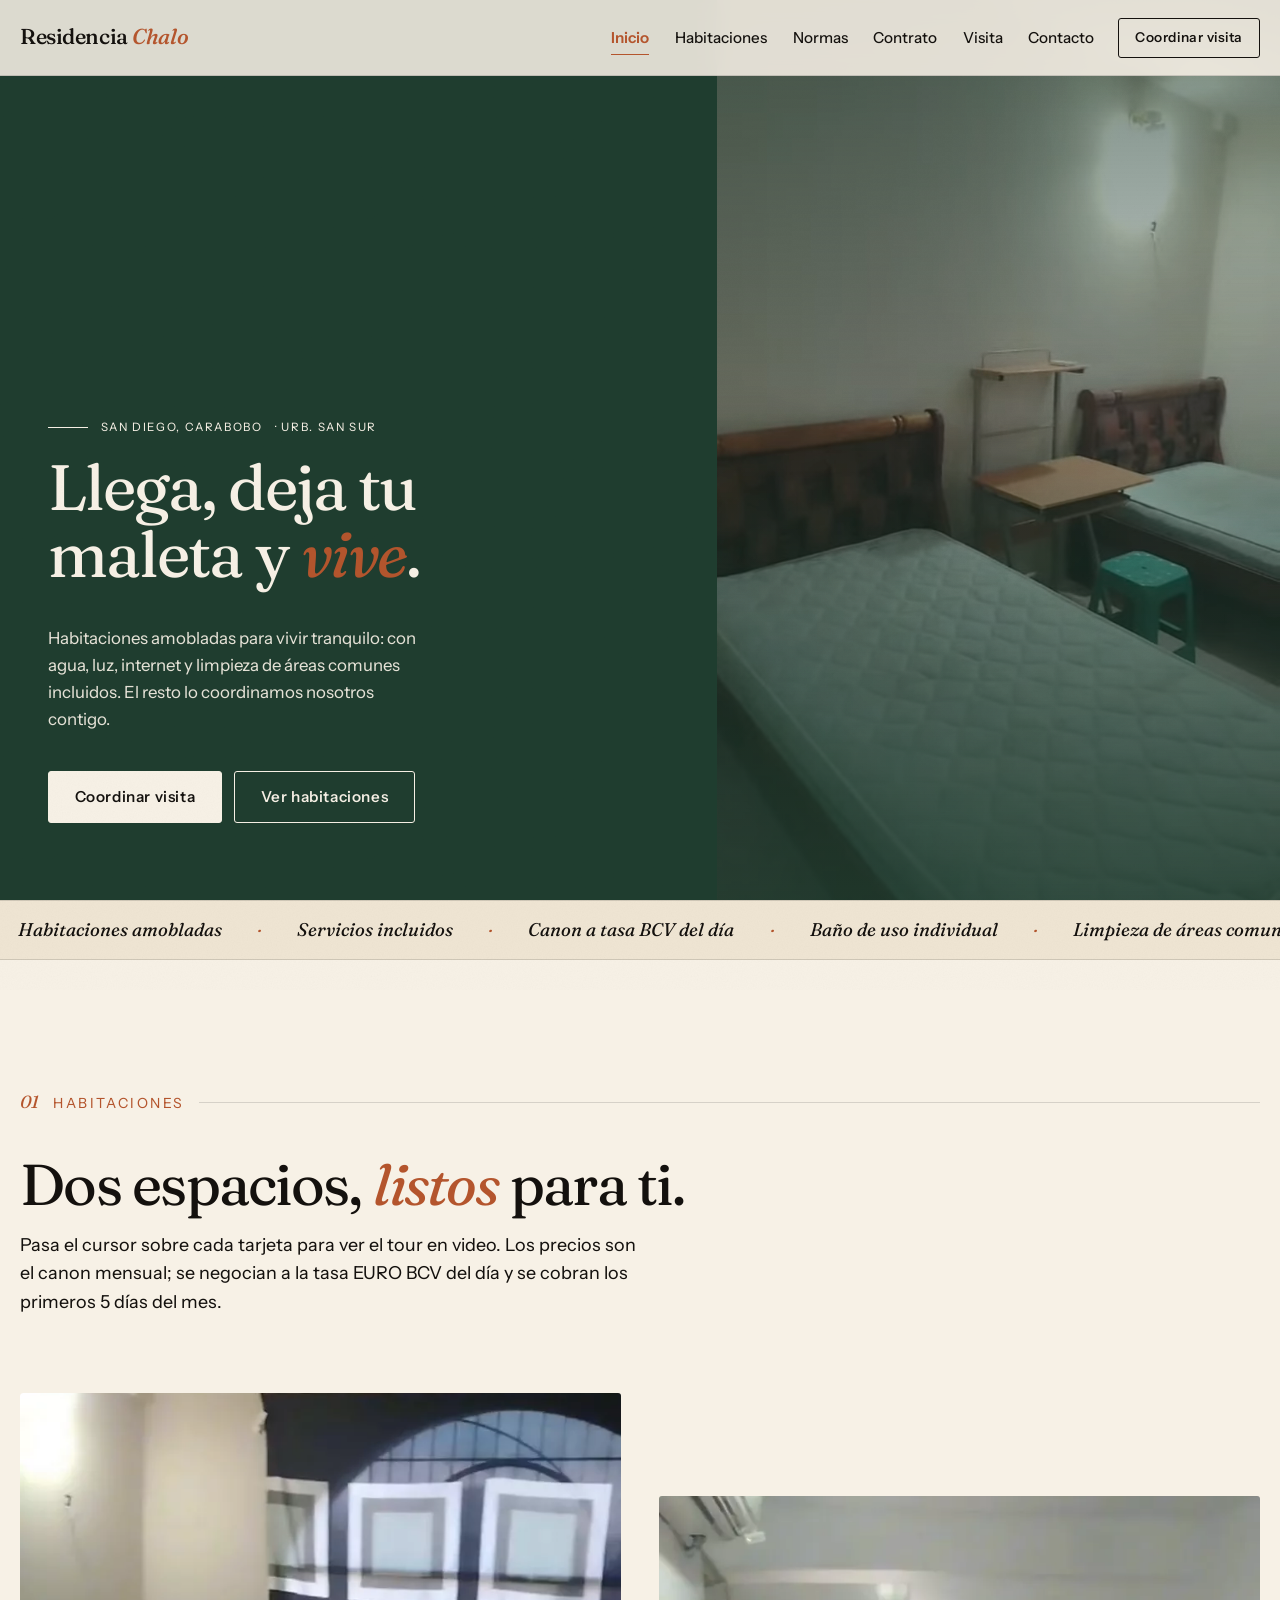
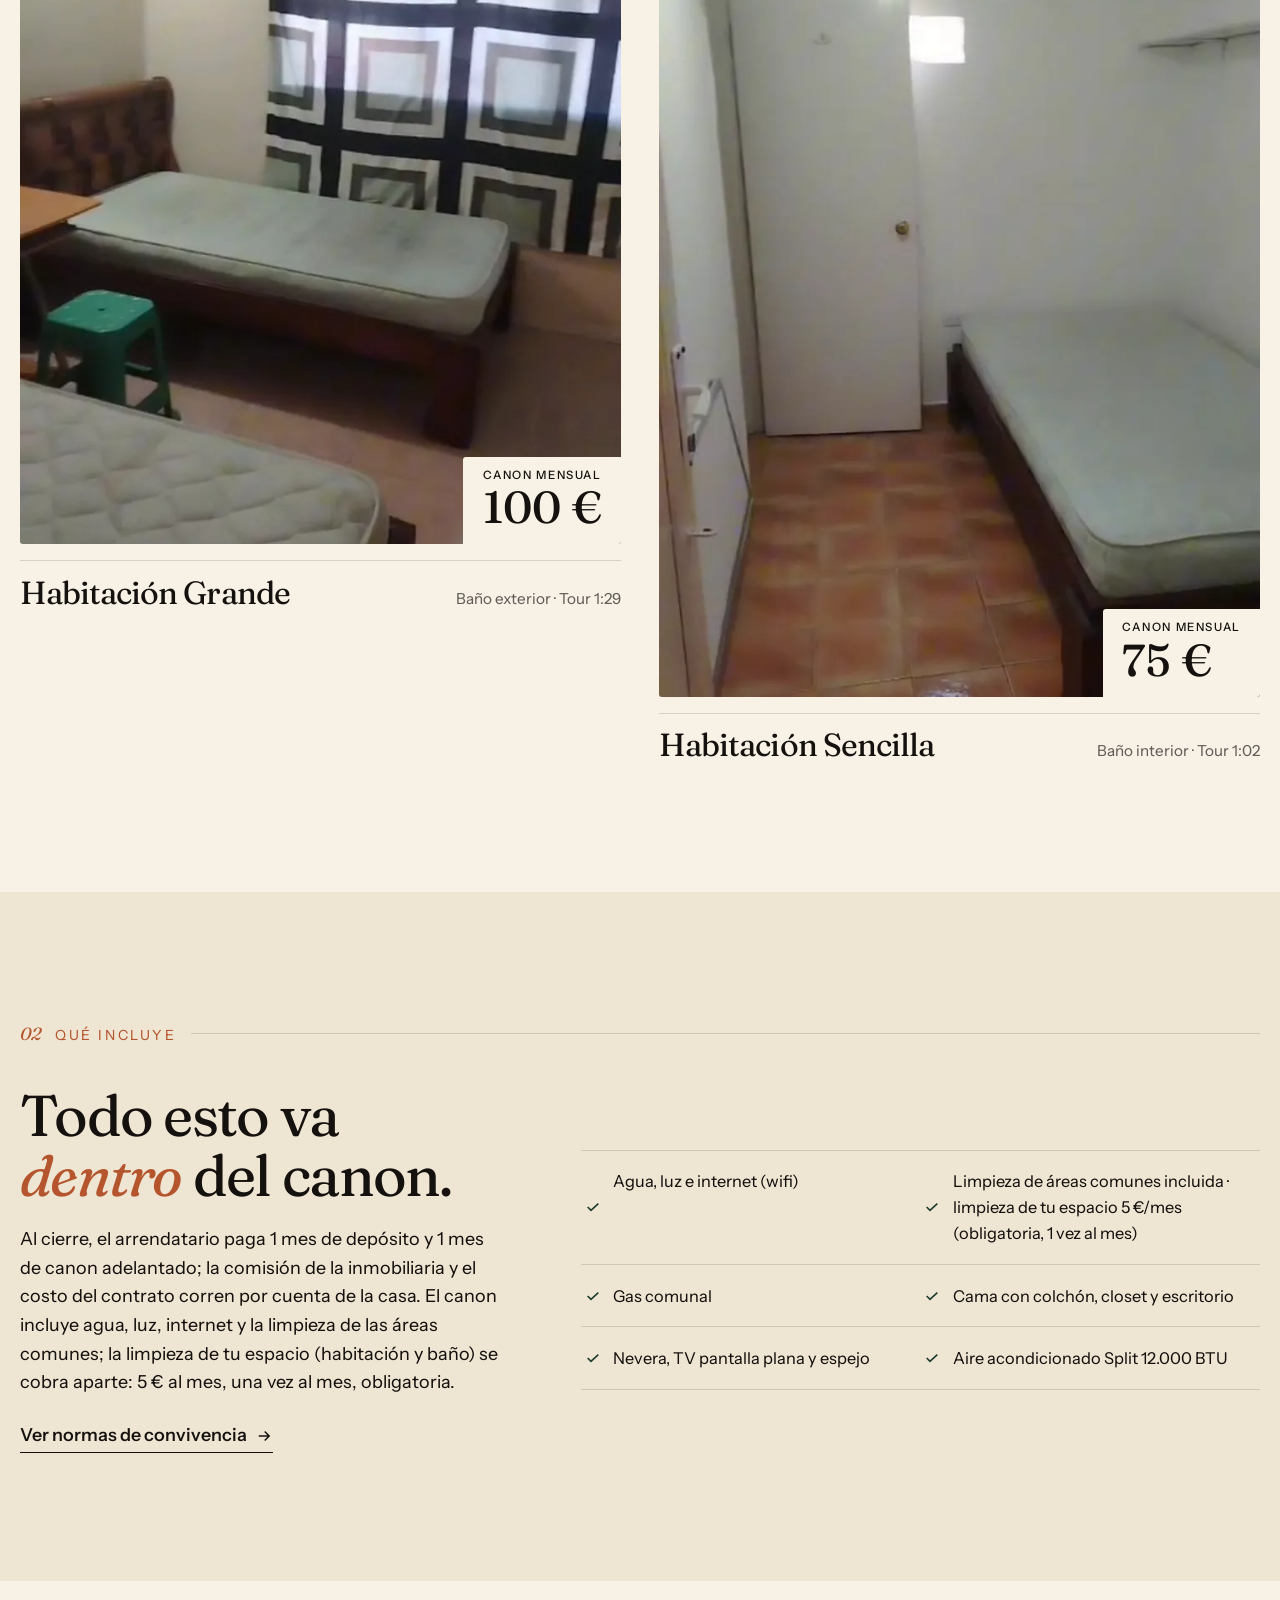
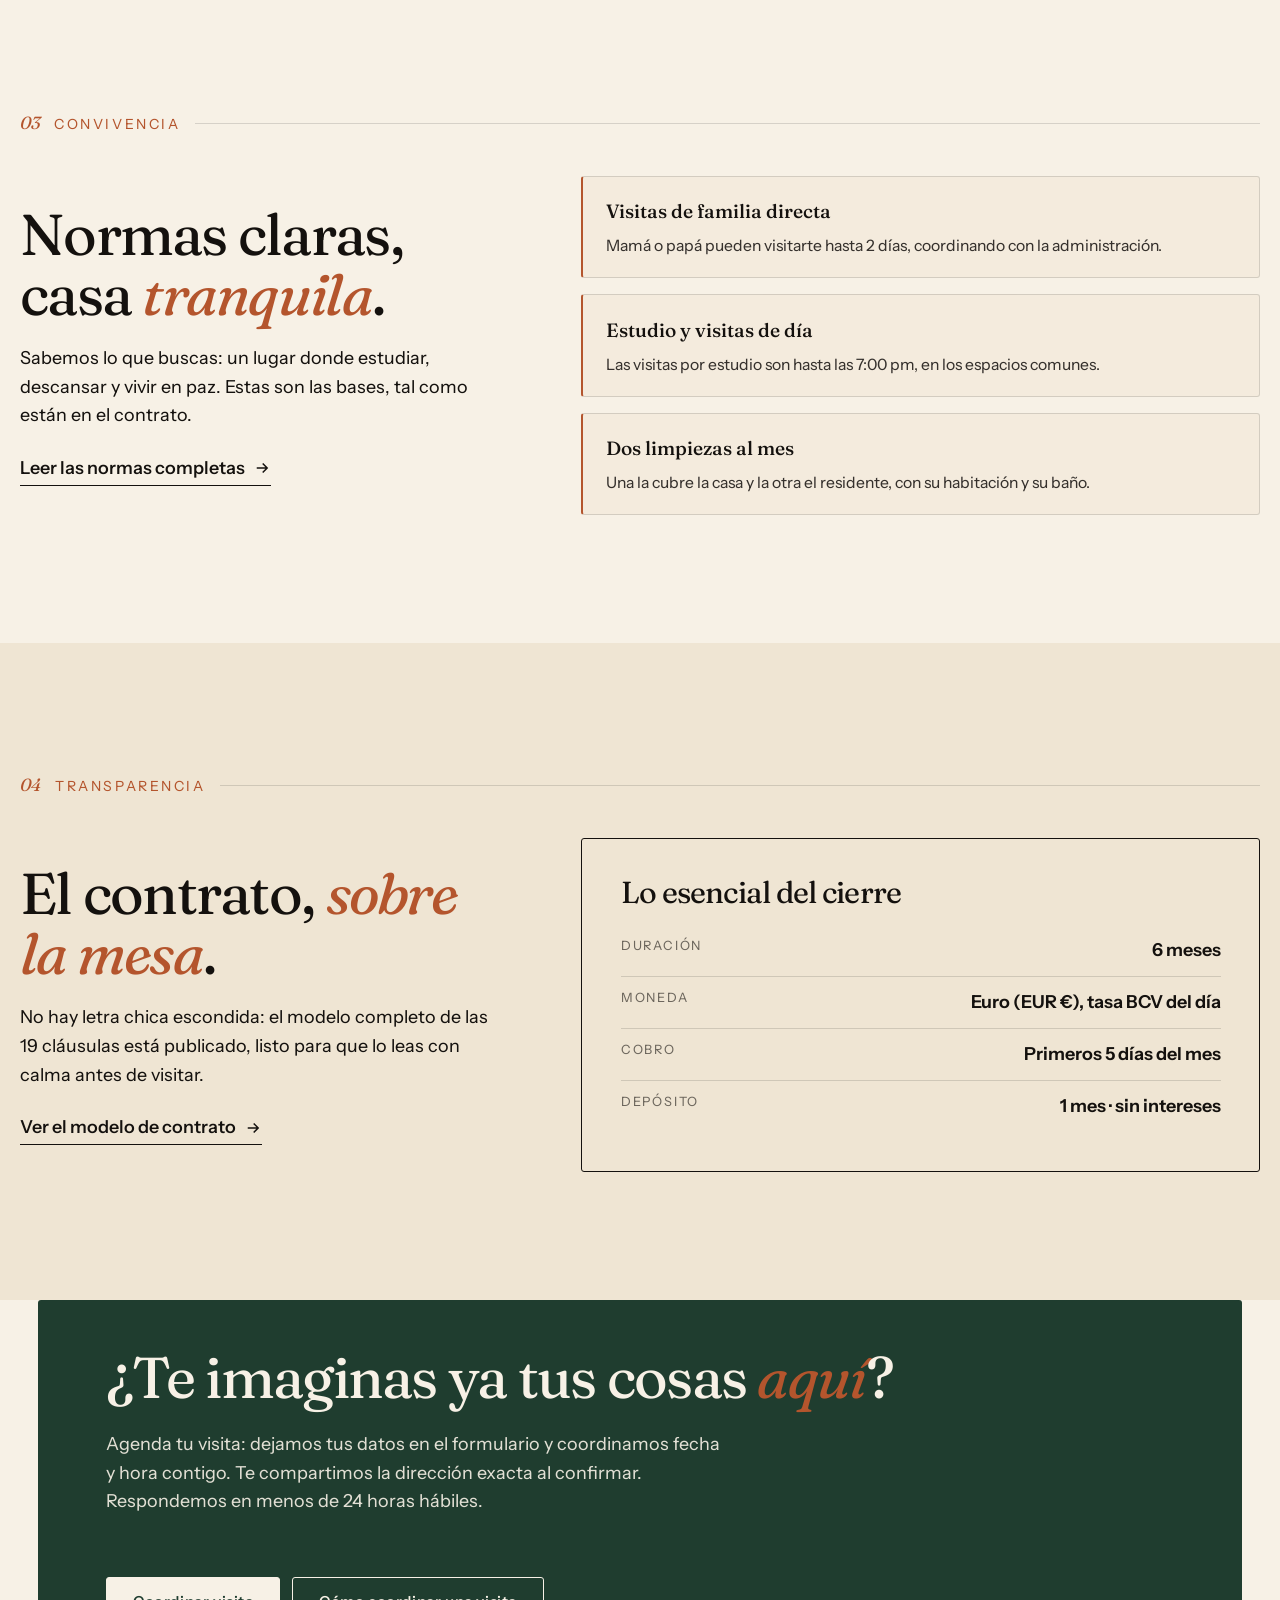
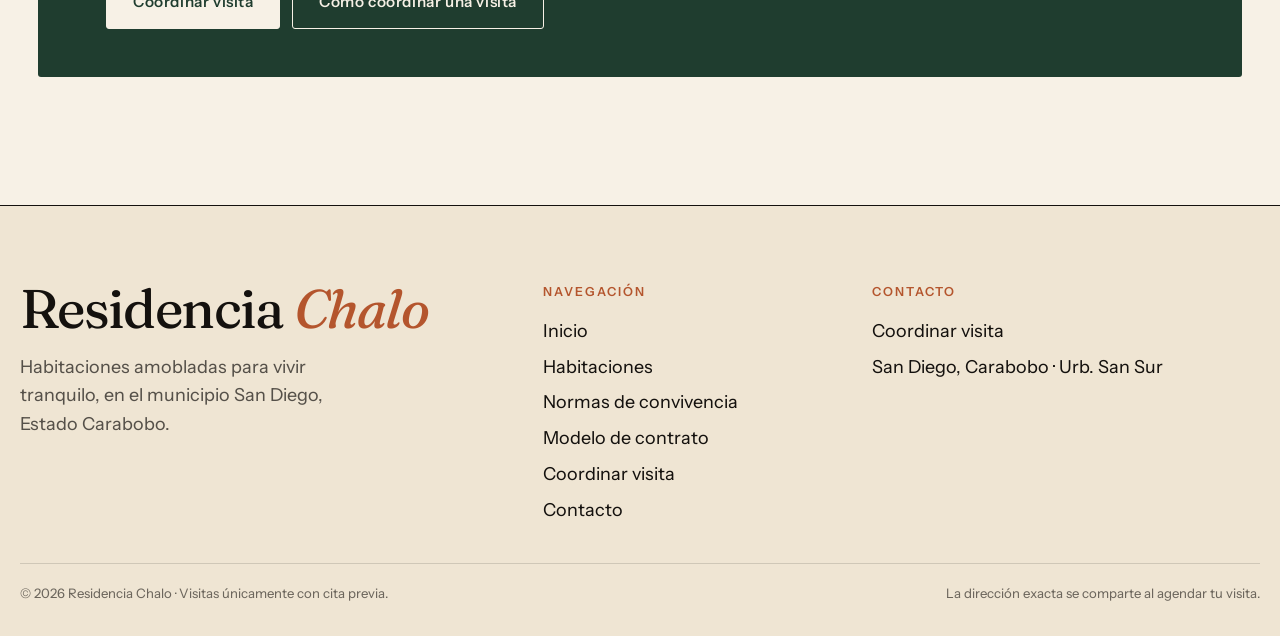
==== commit 869b71e7: "Nueva versión del video de la Habitación Grande" ====
--- a/index.html
+++ b/index.html
@@ -5,12 +5,12 @@
   <meta name="viewport" content="width=device-width, initial-scale=1">
   <title>Residencia Chalo · Habitaciones amobladas en San Diego, Carabobo</title>
   <meta name="description" content="Habitaciones amobladas con agua, luz, internet y limpieza de áreas comunes incluidos. San Diego, Carabobo · Urb. San Sur. Canon a tasa BCV del día.">
-  <link rel="stylesheet" href="assets/fonts/fonts.css?v=20261113l">
-  <link rel="stylesheet" href="css/main.css?v=20261113l">
-  <script src="data/site.js?v=20261113l" defer></script>
-  <script src="data/rooms.js?v=20261113l" defer></script>
-  <script src="js/site.js?v=20261113l" defer></script>
-  <script src="js/index.js?v=20261113l" defer></script>
+  <link rel="stylesheet" href="assets/fonts/fonts.css?v=20261113m">
+  <link rel="stylesheet" href="css/main.css?v=20261113m">
+  <script src="data/site.js?v=20261113m" defer></script>
+  <script src="data/rooms.js?v=20261113m" defer></script>
+  <script src="js/site.js?v=20261113m" defer></script>
+  <script src="js/index.js?v=20261113m" defer></script>
 </head>
 <body>
   <a class="skip-link" href="#contenido">Saltar al contenido</a>
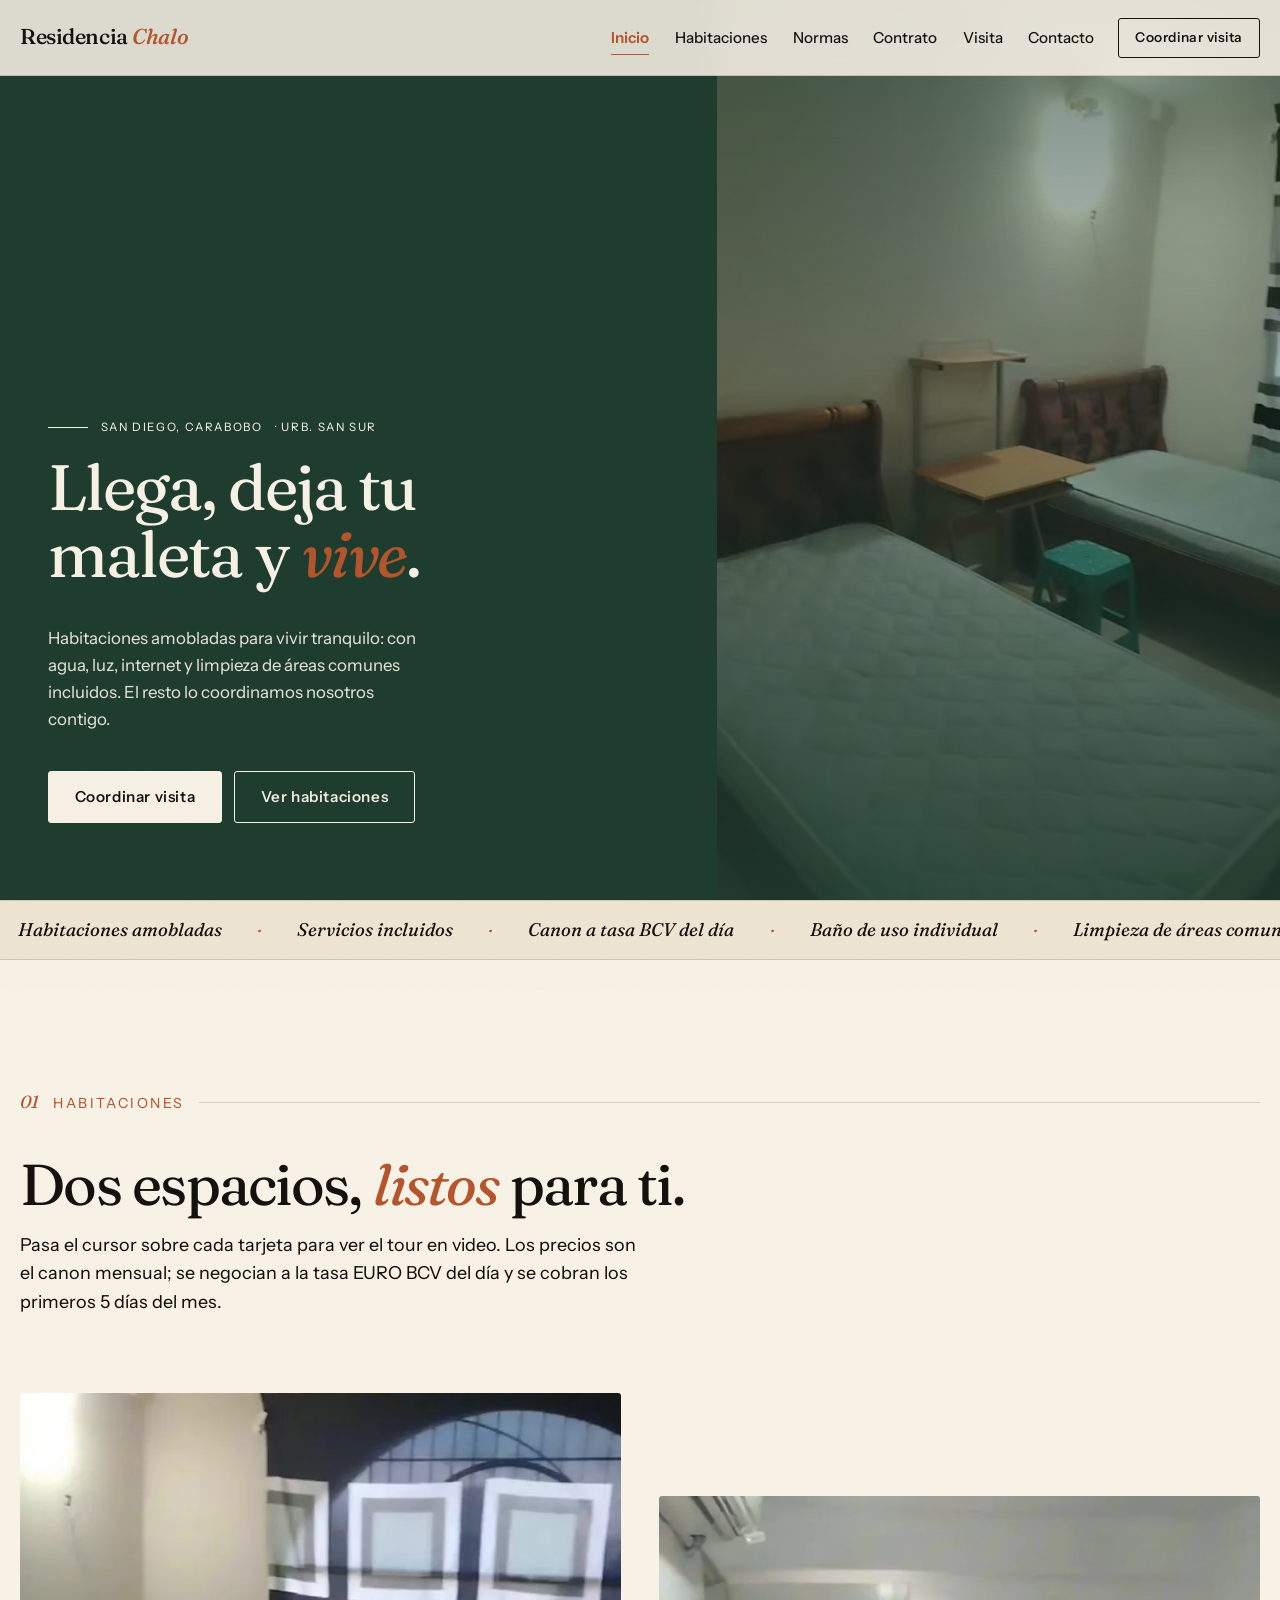
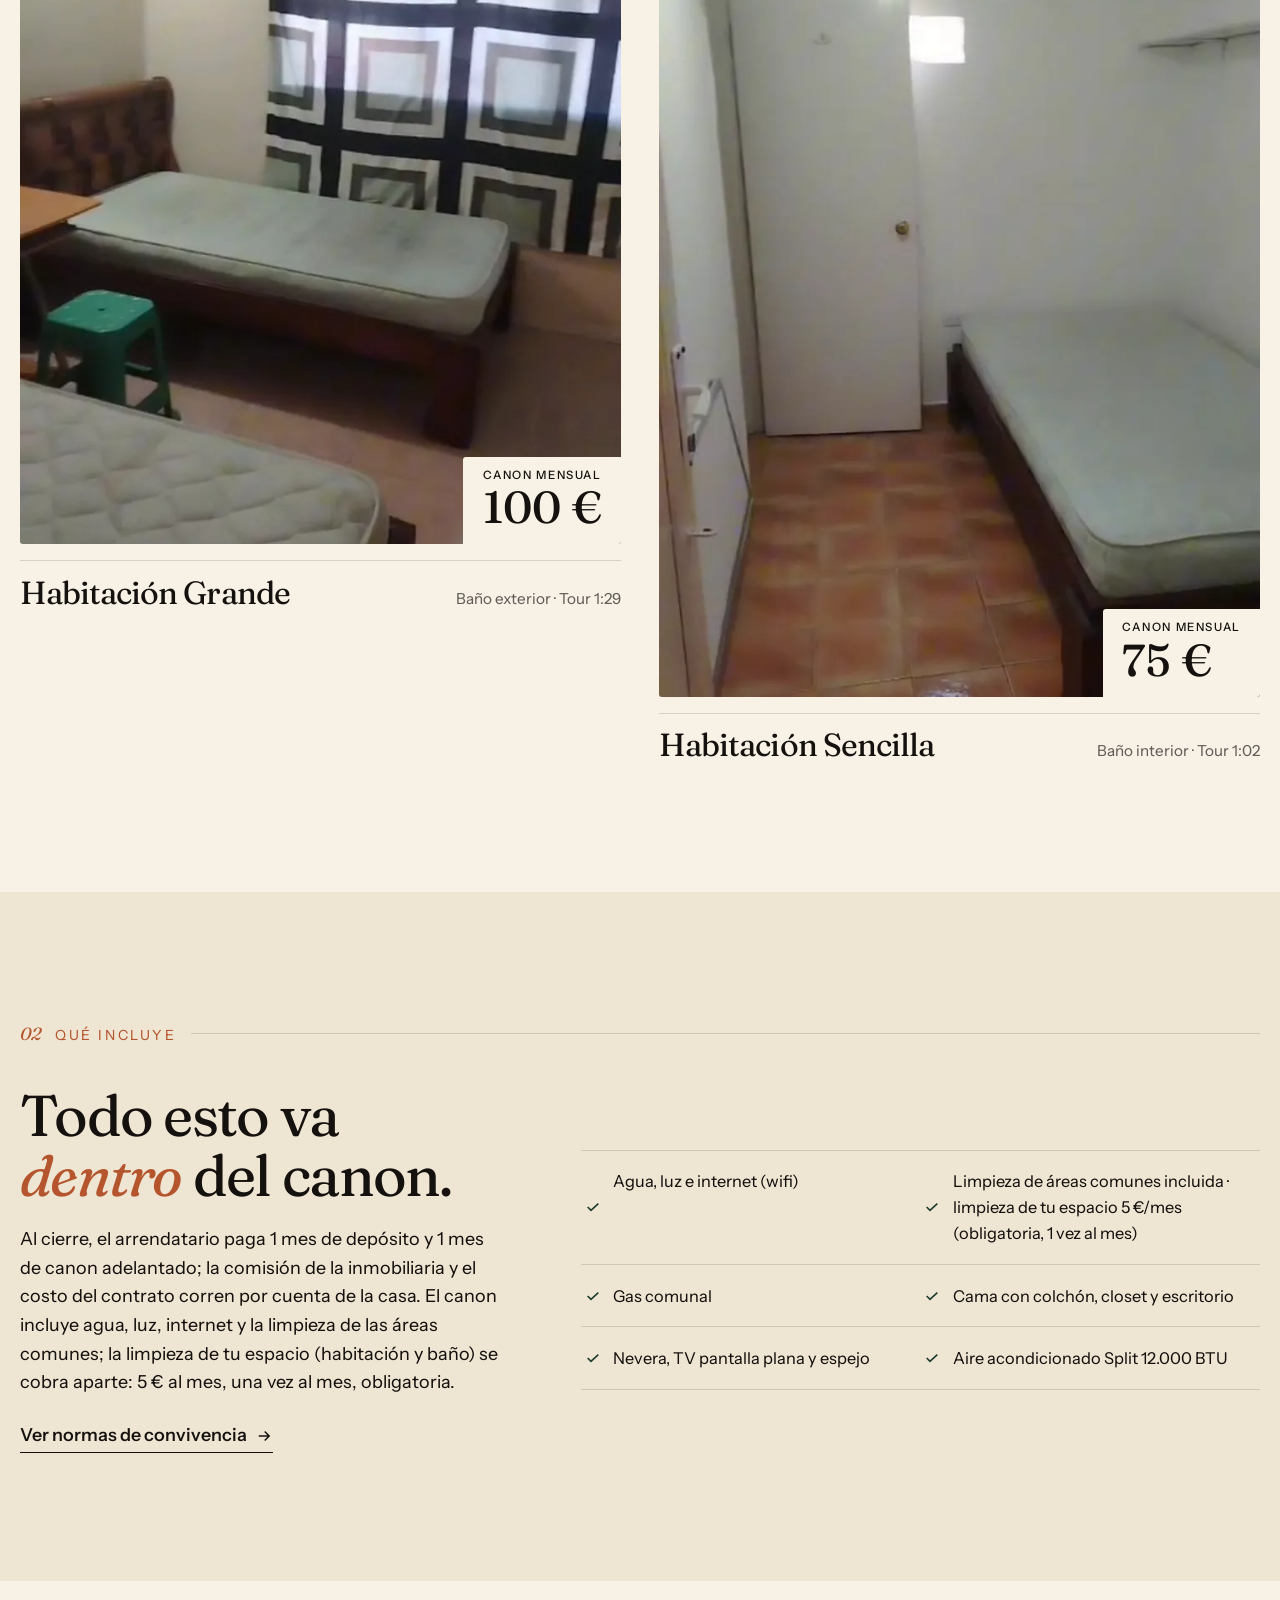
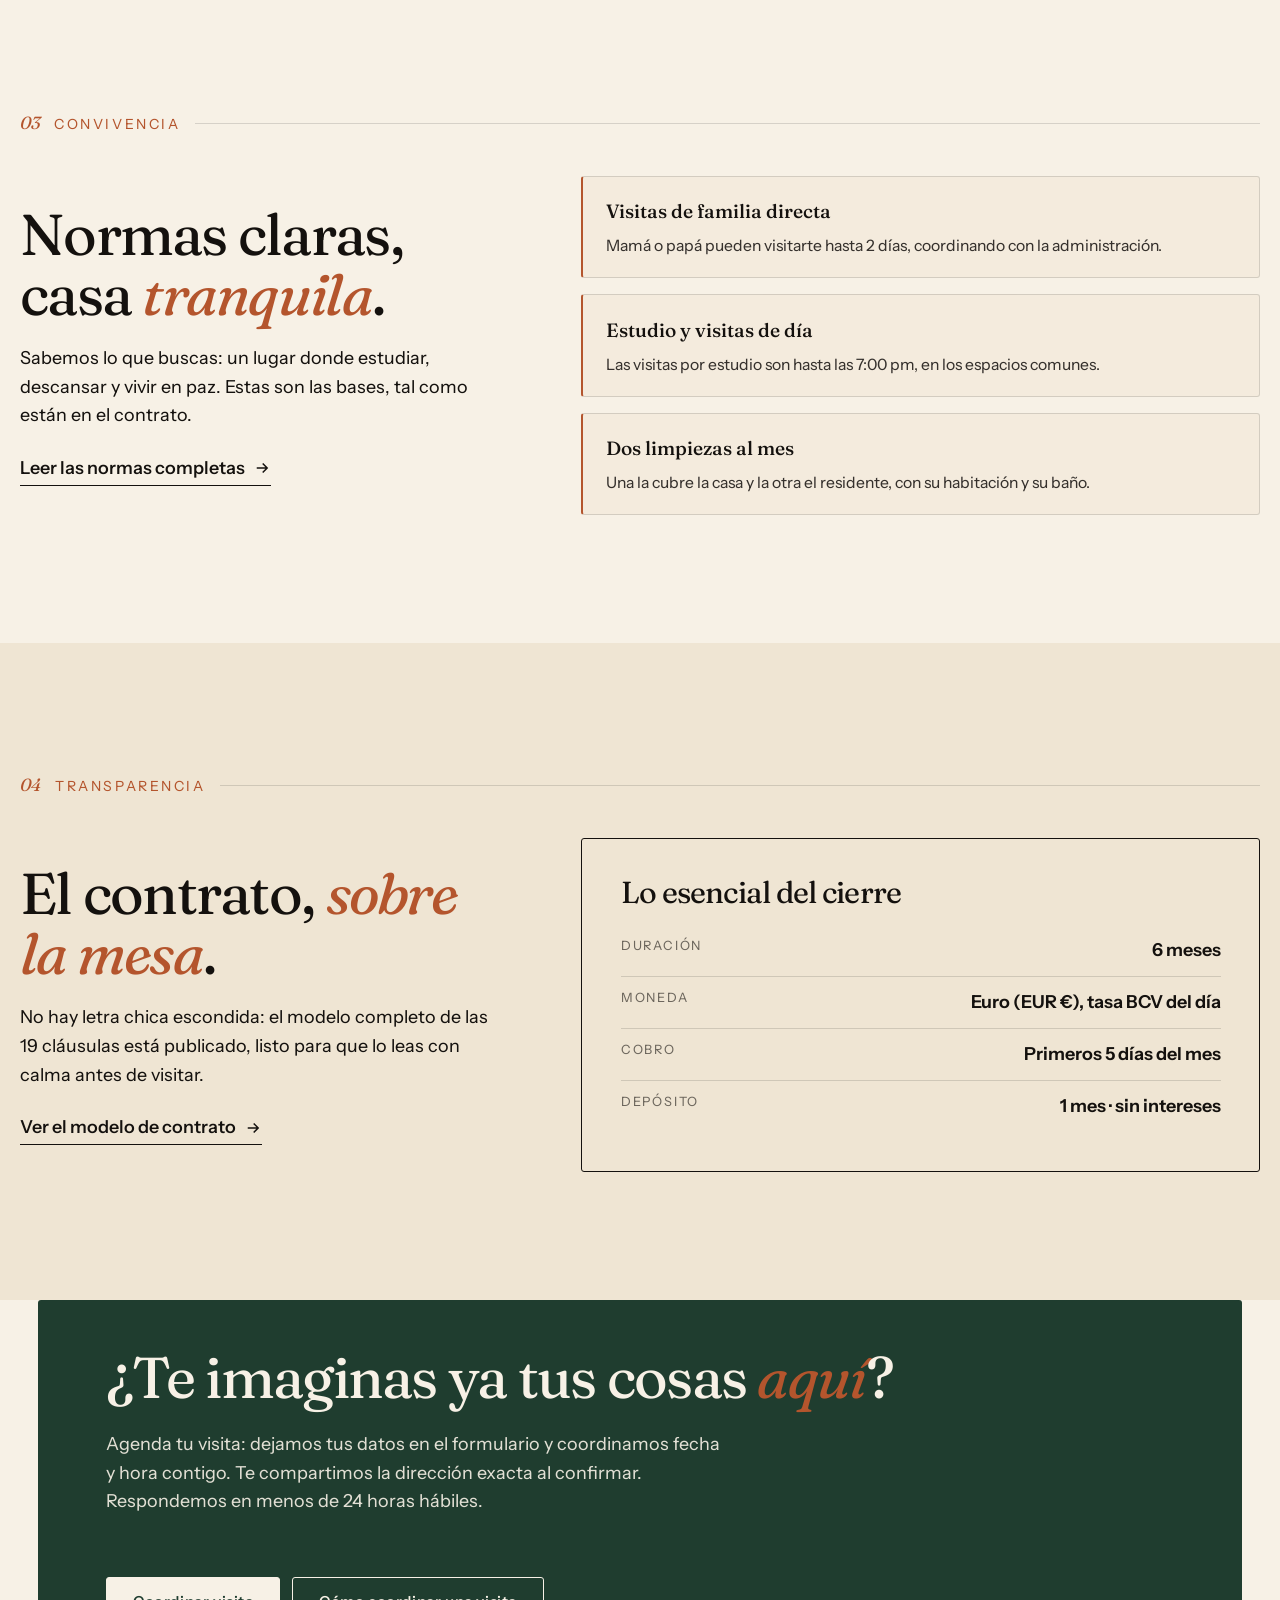
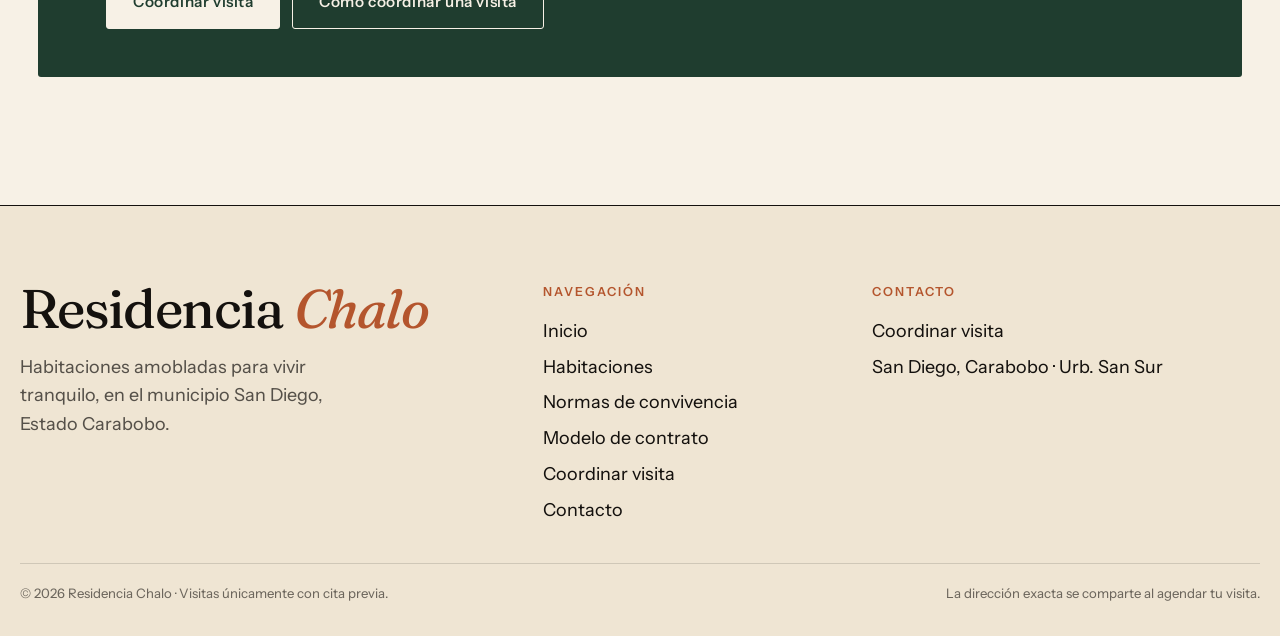
==== commit 130c77c6: "Arreglo del menú móvil: fondo sólido a pantalla completa" ====
--- a/index.html
+++ b/index.html
@@ -5,12 +5,12 @@
   <meta name="viewport" content="width=device-width, initial-scale=1">
   <title>Residencia Chalo · Habitaciones amobladas en San Diego, Carabobo</title>
   <meta name="description" content="Habitaciones amobladas con agua, luz, internet y limpieza de áreas comunes incluidos. San Diego, Carabobo · Urb. San Sur. Canon a tasa BCV del día.">
-  <link rel="stylesheet" href="assets/fonts/fonts.css?v=20261113m">
-  <link rel="stylesheet" href="css/main.css?v=20261113m">
-  <script src="data/site.js?v=20261113m" defer></script>
-  <script src="data/rooms.js?v=20261113m" defer></script>
-  <script src="js/site.js?v=20261113m" defer></script>
-  <script src="js/index.js?v=20261113m" defer></script>
+  <link rel="stylesheet" href="assets/fonts/fonts.css?v=20261113n">
+  <link rel="stylesheet" href="css/main.css?v=20261113n">
+  <script src="data/site.js?v=20261113n" defer></script>
+  <script src="data/rooms.js?v=20261113n" defer></script>
+  <script src="js/site.js?v=20261113n" defer></script>
+  <script src="js/index.js?v=20261113n" defer></script>
 </head>
 <body>
   <a class="skip-link" href="#contenido">Saltar al contenido</a>
--- a/css/main.css
+++ b/css/main.css
@@ -255,11 +255,21 @@
   .btn-cabecera { display: none; }
   .nav {
     position: fixed;
-    inset: 0;
+    /* OJO: .site-header tiene backdrop-filter, y eso lo convierte en el
+       contenedor de referencia de los descendientes fixed. Por eso NO se
+       usa inset:0 (el menú se quedaba del alto de la barra). Con medidas
+       explícitas cubre la pantalla completa. */
+    top: 0;
+    left: 0;
+    width: 100%;
+    height: 100vh;
+    height: 100dvh;
     z-index: 90;
     background: var(--paper);
     display: grid;
     place-items: center;
+    padding: 5.5rem 1.5rem 2rem;
+    overflow-y: auto;
     opacity: 0;
     visibility: hidden;
     transition: opacity .4s var(--ease), visibility 0s .4s;
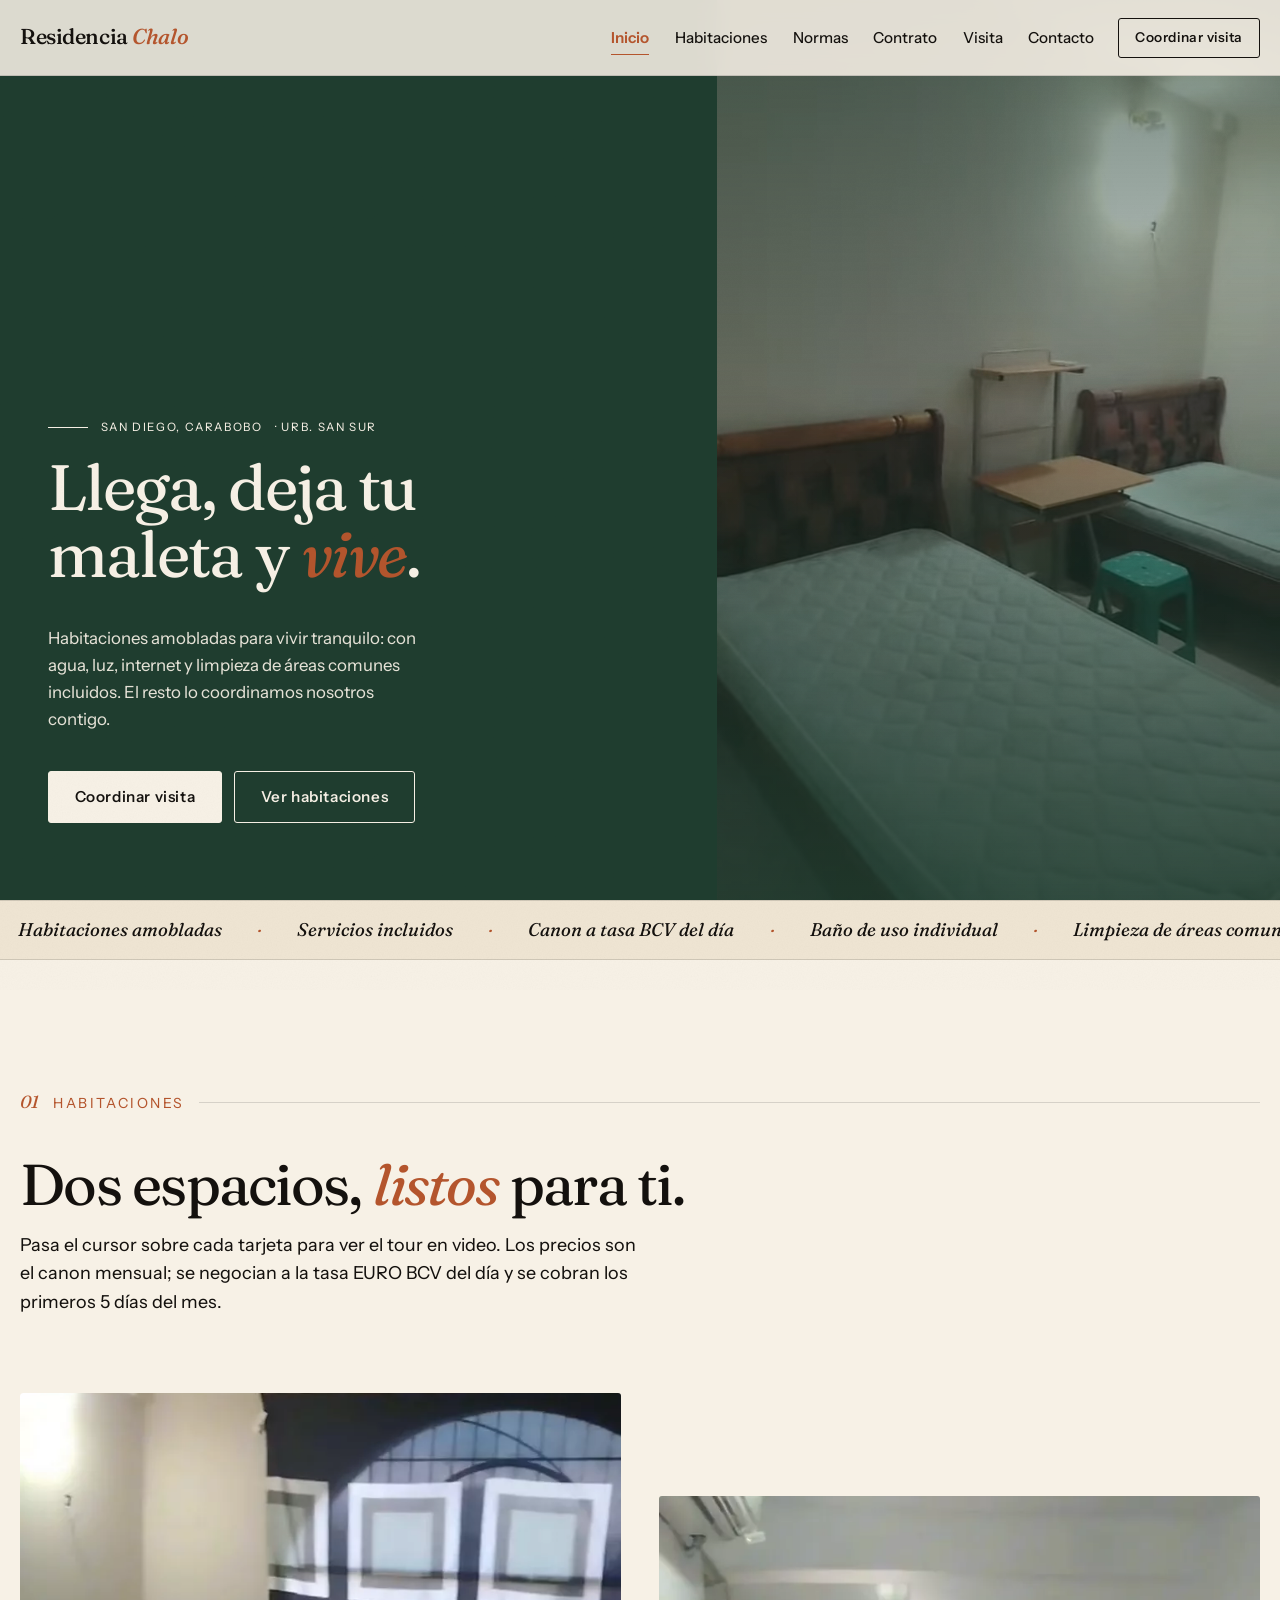
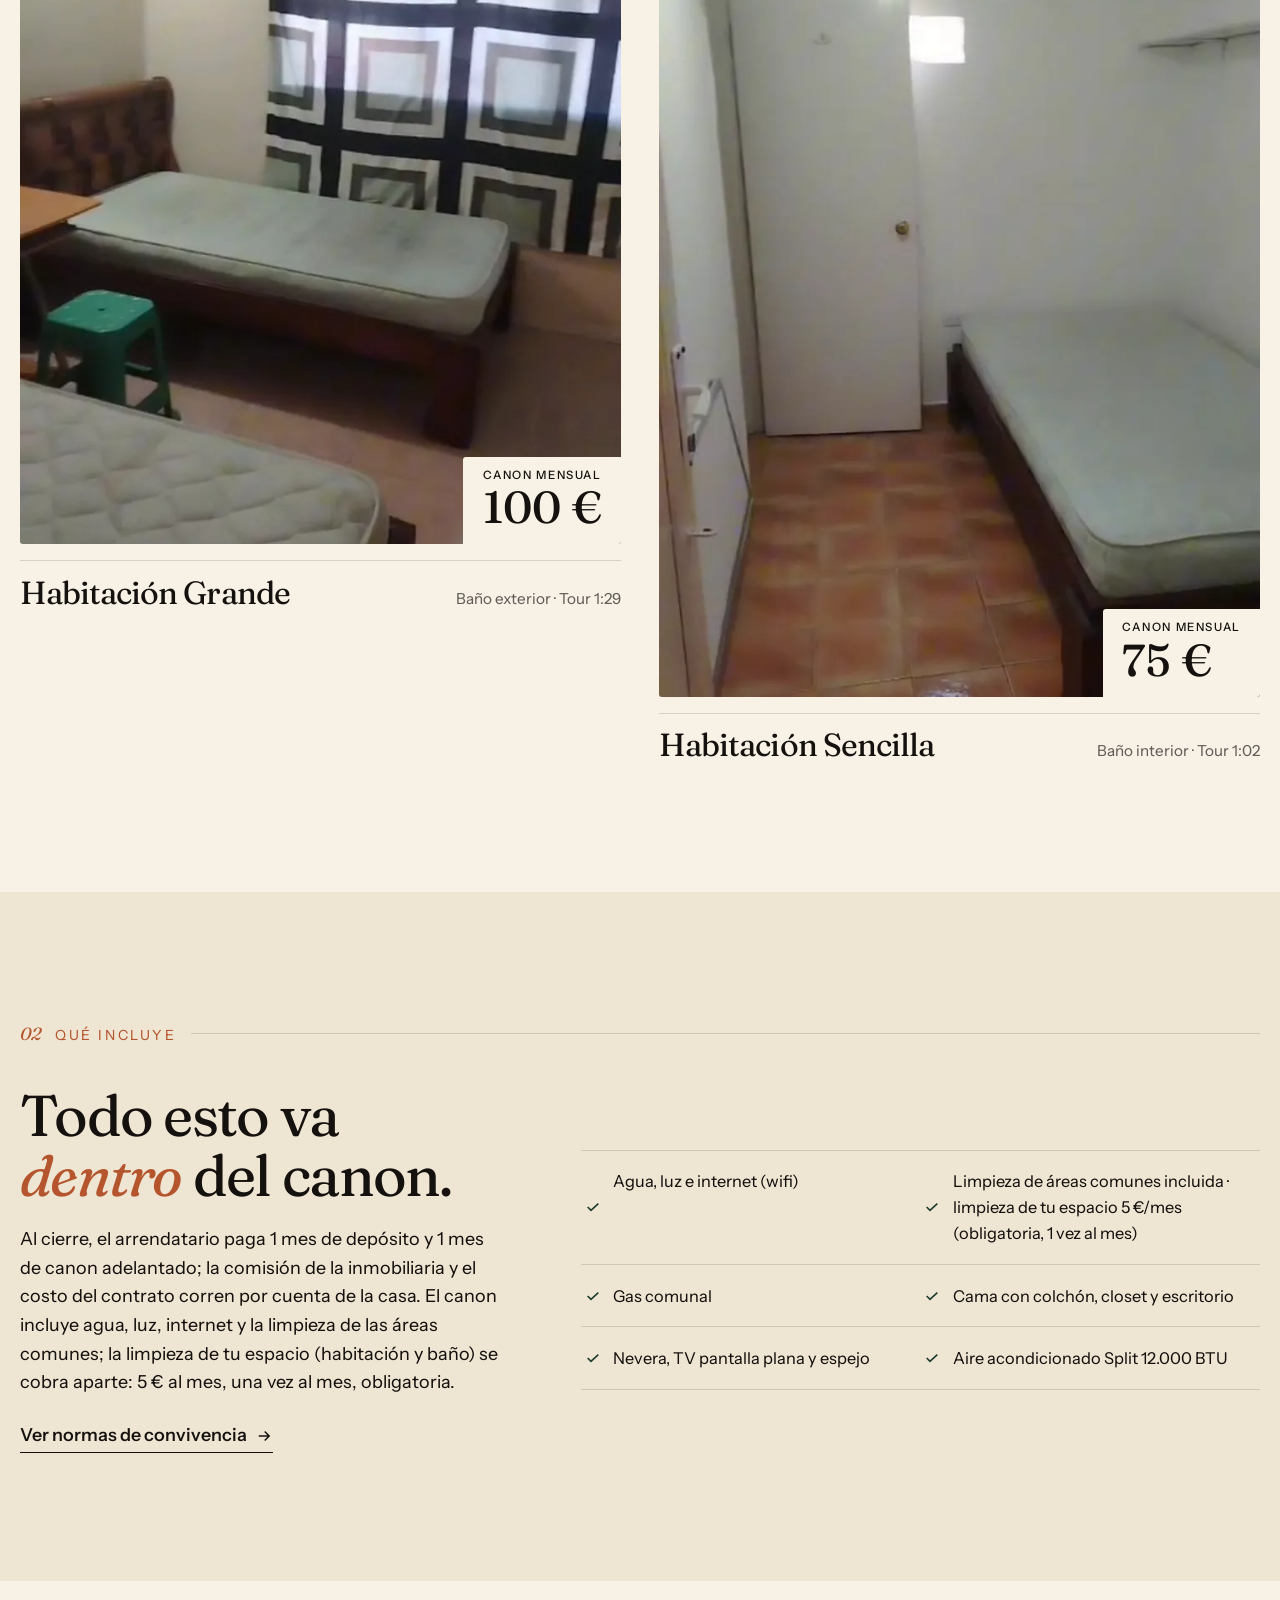
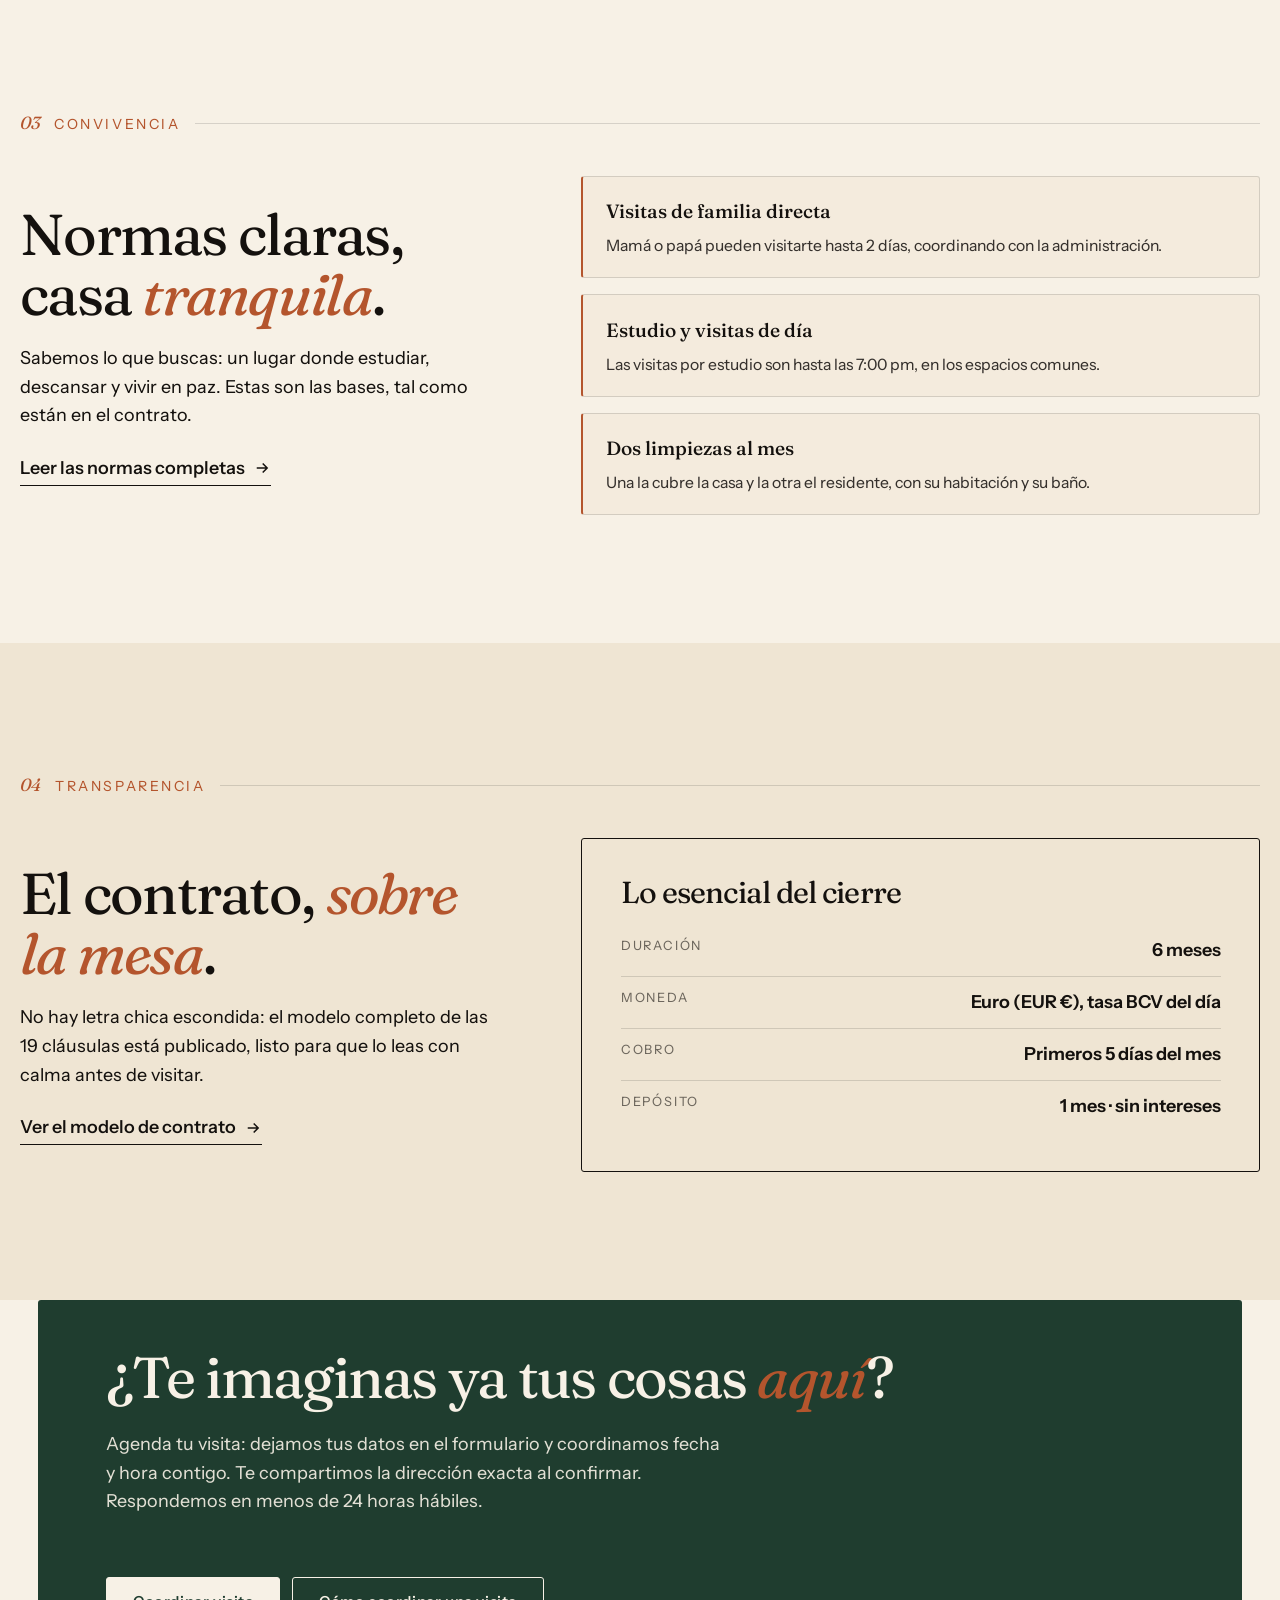
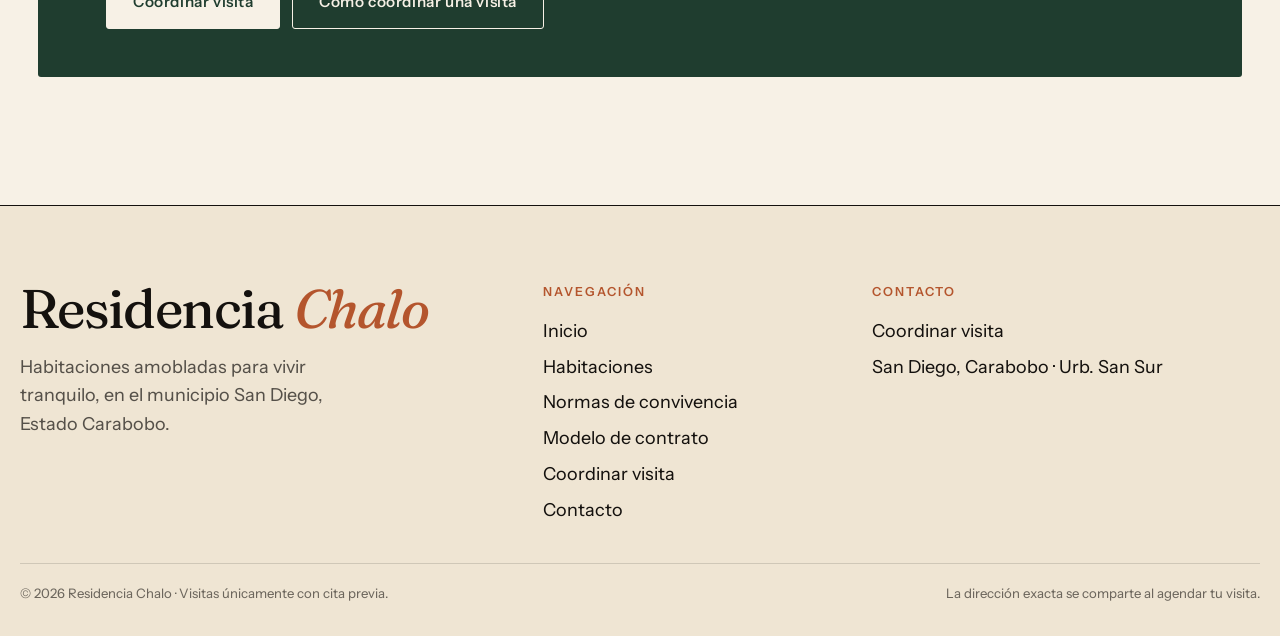
==== commit ddc5bf49: "Cajón móvil más estrecho (72vw)" ====
--- a/index.html
+++ b/index.html
@@ -5,12 +5,12 @@
   <meta name="viewport" content="width=device-width, initial-scale=1">
   <title>Residencia Chalo · Habitaciones amobladas en San Diego, Carabobo</title>
   <meta name="description" content="Habitaciones amobladas con agua, luz, internet y limpieza de áreas comunes incluidos. San Diego, Carabobo · Urb. San Sur. Canon a tasa BCV del día.">
-  <link rel="stylesheet" href="assets/fonts/fonts.css?v=20261113n">
-  <link rel="stylesheet" href="css/main.css?v=20261113n">
-  <script src="data/site.js?v=20261113n" defer></script>
-  <script src="data/rooms.js?v=20261113n" defer></script>
-  <script src="js/site.js?v=20261113n" defer></script>
-  <script src="js/index.js?v=20261113n" defer></script>
+  <link rel="stylesheet" href="assets/fonts/fonts.css?v=20261113p">
+  <link rel="stylesheet" href="css/main.css?v=20261113p">
+  <script src="data/site.js?v=20261113p" defer></script>
+  <script src="data/rooms.js?v=20261113p" defer></script>
+  <script src="js/site.js?v=20261113p" defer></script>
+  <script src="js/index.js?v=20261113p" defer></script>
 </head>
 <body>
   <a class="skip-link" href="#contenido">Saltar al contenido</a>
--- a/css/main.css
+++ b/css/main.css
@@ -254,29 +254,37 @@
   .nav-toggle { display: inline-flex; margin-left: auto; }
   .btn-cabecera { display: none; }
   .nav {
+    /* Cajón lateral: se desliza desde el borde derecho sin tapar la página.
+       OJO: .site-header tiene backdrop-filter y es el contenedor de
+       referencia de los descendientes fixed, por eso se ancla con right:0
+       y altura explícita en vez de inset:0. */
     position: fixed;
-    /* OJO: .site-header tiene backdrop-filter, y eso lo convierte en el
-       contenedor de referencia de los descendientes fixed. Por eso NO se
-       usa inset:0 (el menú se quedaba del alto de la barra). Con medidas
-       explícitas cubre la pantalla completa. */
     top: 0;
-    left: 0;
-    width: 100%;
+    right: 0;
+    width: min(72vw, 300px);
     height: 100vh;
     height: 100dvh;
     z-index: 90;
     background: var(--paper);
-    display: grid;
-    place-items: center;
-    padding: 5.5rem 1.5rem 2rem;
+    border-left: 1px solid var(--linea);
+    box-shadow: -18px 0 40px rgba(20, 17, 14, .14);
+    display: flex;
+    flex-direction: column;
+    justify-content: center;
+    align-items: flex-start;
+    padding: 5.5rem 1.4rem 2rem;
     overflow-y: auto;
-    opacity: 0;
+    transform: translateX(105%);
     visibility: hidden;
-    transition: opacity .4s var(--ease), visibility 0s .4s;
+    transition: transform .4s var(--ease), visibility 0s .4s;
   }
-  .nav--abierta { opacity: 1; visibility: visible; transition: opacity .4s var(--ease); }
-  .nav ul { flex-direction: column; text-align: center; gap: 1.4rem; }
-  .nav a { font-family: var(--f-display); font-size: clamp(1.8rem, 7vw, 2.6rem); font-variation-settings: 'opsz' 90; }
+  .nav--abierta {
+    transform: translateX(0);
+    visibility: visible;
+    transition: transform .4s var(--ease);
+  }
+  .nav ul { flex-direction: column; align-items: flex-start; text-align: left; gap: 1.4rem; }
+  .nav a { font-family: var(--f-display); font-size: clamp(1.5rem, 6vw, 2.2rem); font-variation-settings: 'opsz' 90; }
   .site-header { z-index: 110; }
 }
 
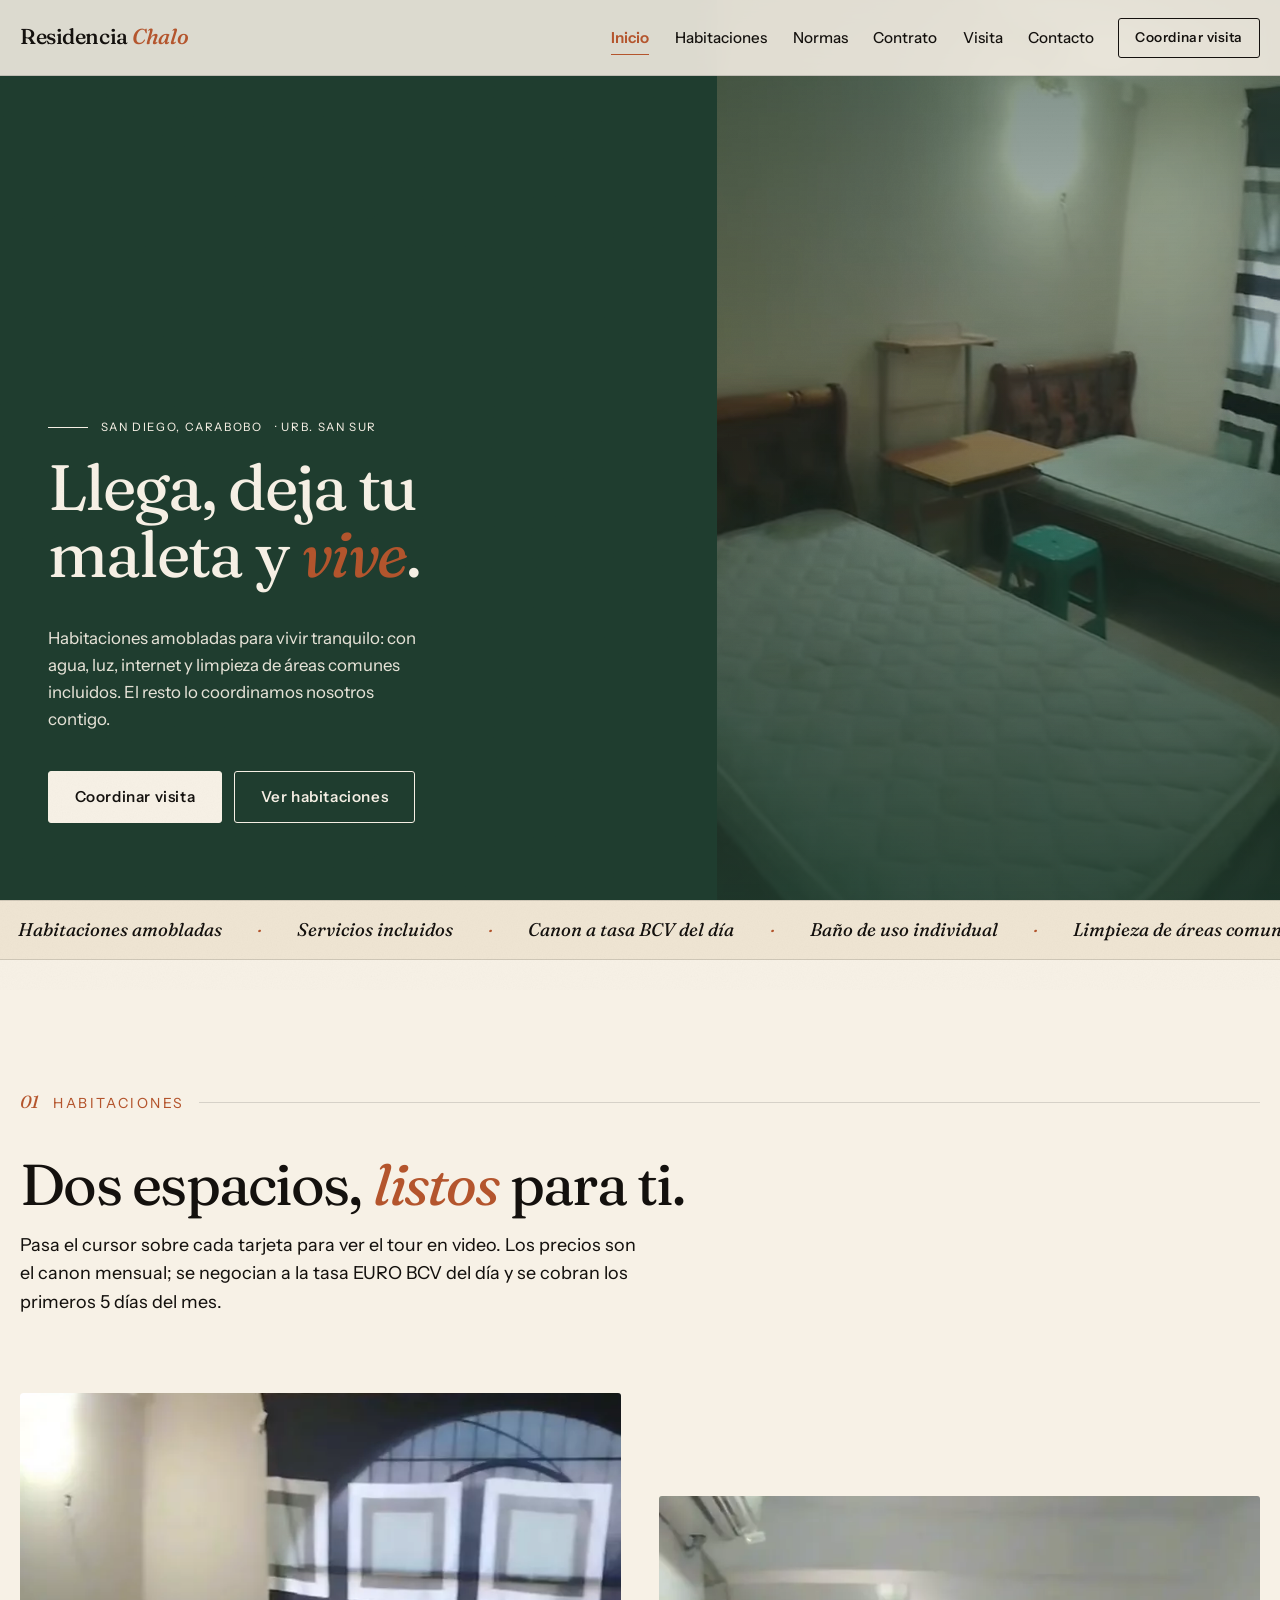
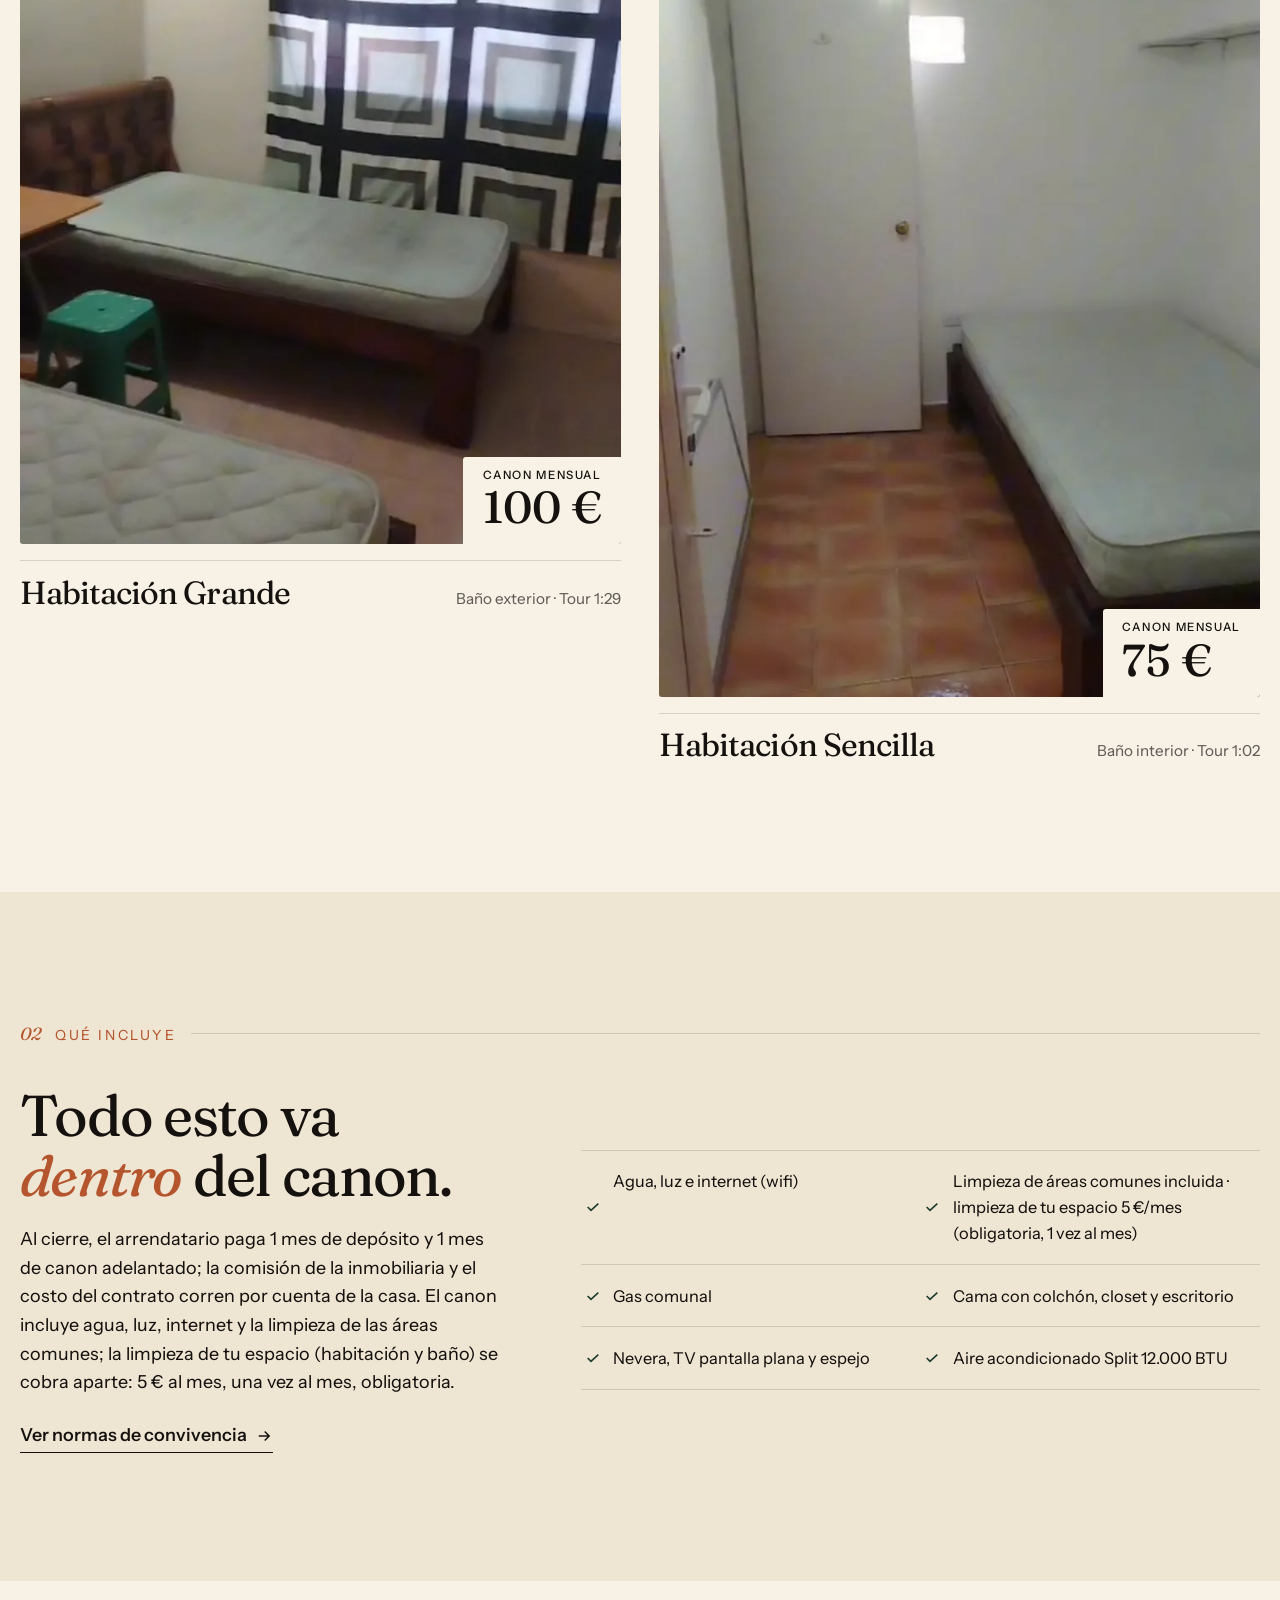
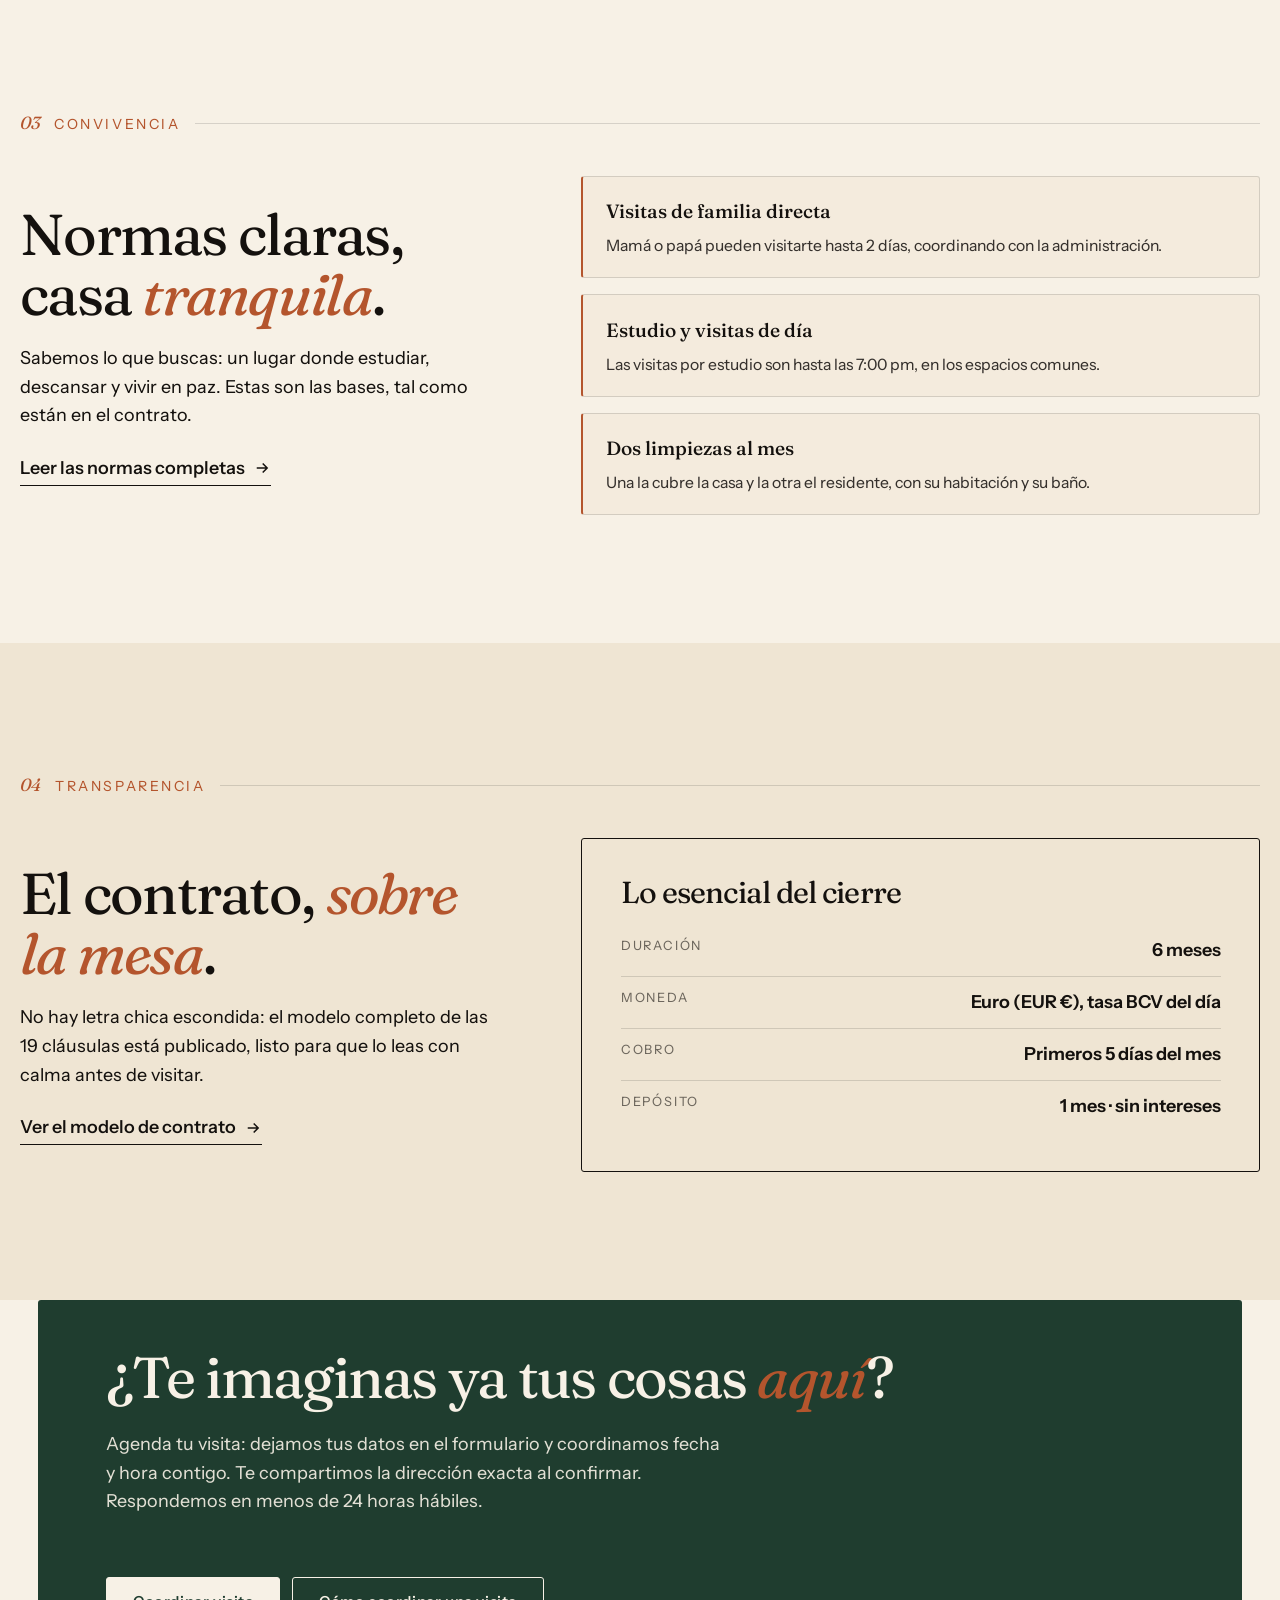
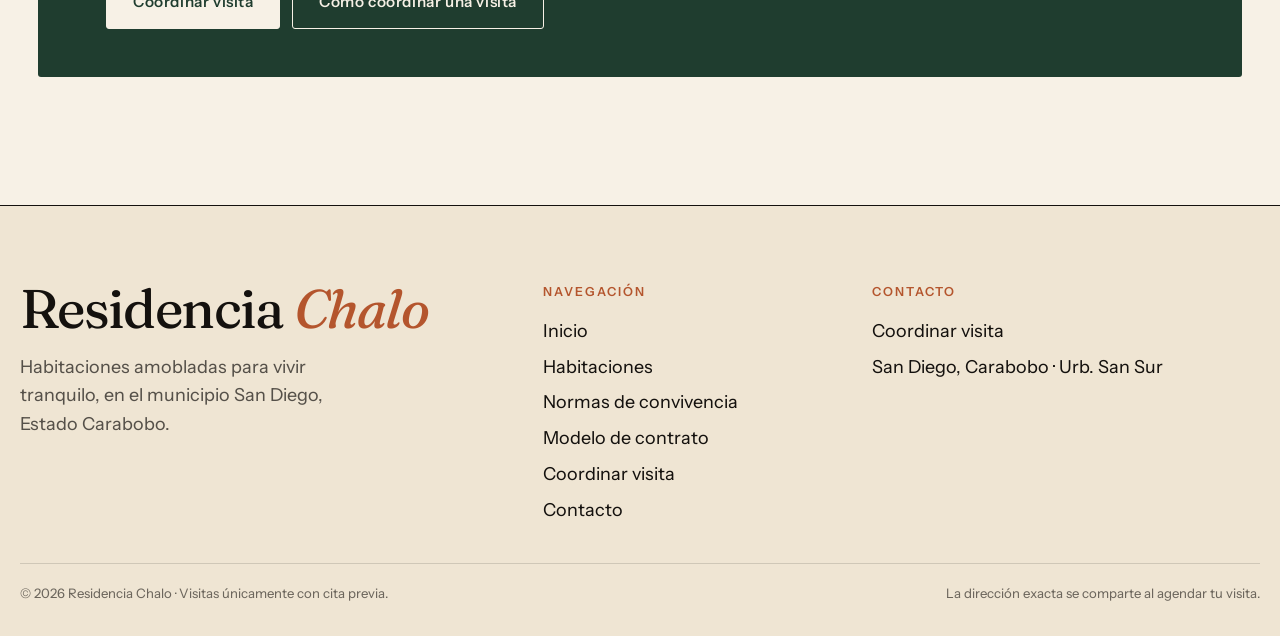
==== commit 2bf7512c: "Pack publicitario (cartel y tarjeta) y vista previa Open Graph" ====
--- a/index.html
+++ b/index.html
@@ -5,6 +5,20 @@
   <meta name="viewport" content="width=device-width, initial-scale=1">
   <title>Residencia Chalo · Habitaciones amobladas en San Diego, Carabobo</title>
   <meta name="description" content="Habitaciones amobladas con agua, luz, internet y limpieza de áreas comunes incluidos. San Diego, Carabobo · Urb. San Sur. Canon a tasa BCV del día.">
+  <meta property="og:type" content="website">
+  <meta property="og:site_name" content="Residencia Chalo">
+  <meta property="og:locale" content="es_VE">
+  <meta property="og:title" content="Residencia Chalo — Habitaciones amobladas en San Diego, Carabobo">
+  <meta property="og:description" content="Cuartos amoblados con servicios incluidos, desde 75 €/mes. Coordina tu visita por la web.">
+  <meta property="og:url" content="https://afvelis.github.io/chalo-web/">
+  <meta property="og:image" content="https://afvelis.github.io/chalo-web/assets/img/og-chalo.jpg">
+  <meta property="og:image:width" content="1200">
+  <meta property="og:image:height" content="630">
+  <meta property="og:image:alt" content="Habitación amoblada de Residencia Chalo en San Diego, Carabobo">
+  <meta name="twitter:card" content="summary_large_image">
+  <meta name="twitter:title" content="Residencia Chalo — Habitaciones en San Diego, Carabobo">
+  <meta name="twitter:description" content="Desde 75 €/mes, servicios incluidos. Coordina tu visita por la web.">
+  <meta name="twitter:image" content="https://afvelis.github.io/chalo-web/assets/img/og-chalo.jpg">
   <link rel="stylesheet" href="assets/fonts/fonts.css?v=20261113p">
   <link rel="stylesheet" href="css/main.css?v=20261113p">
   <script src="data/site.js?v=20261113p" defer></script>
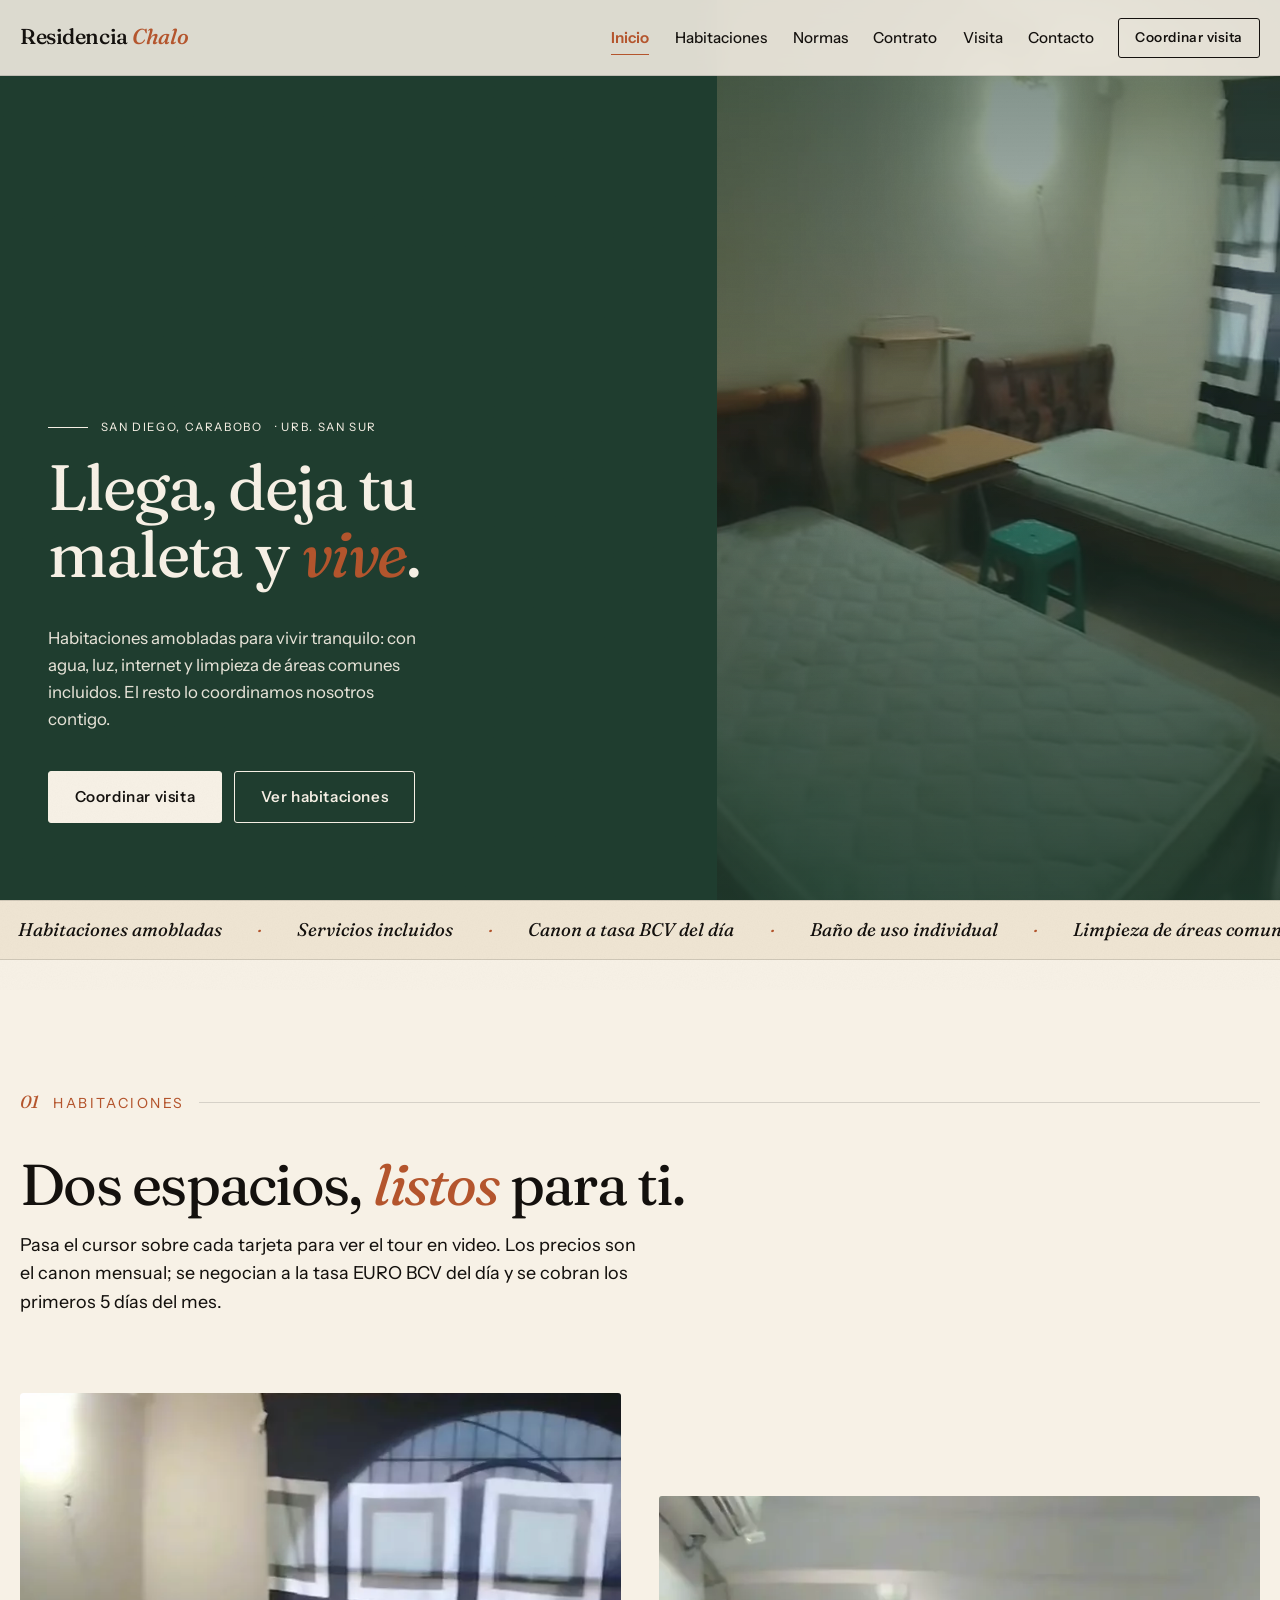
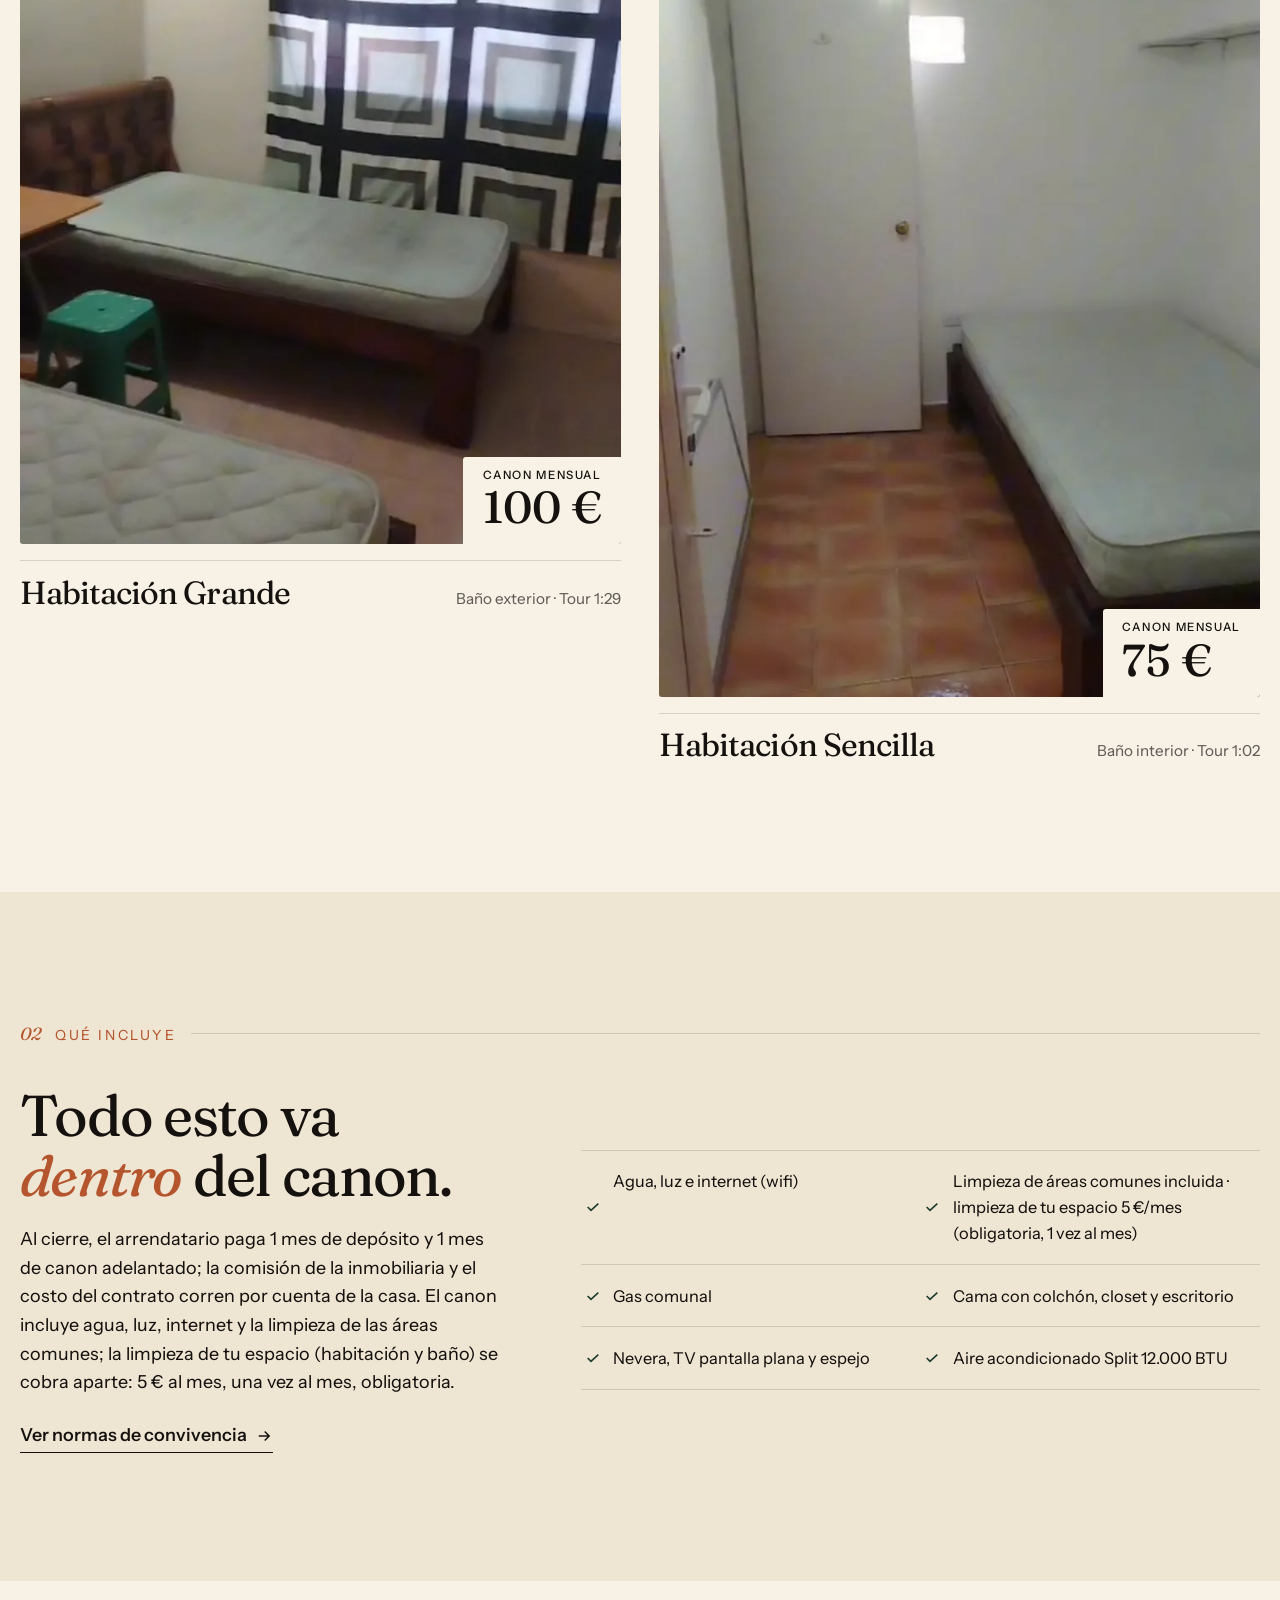
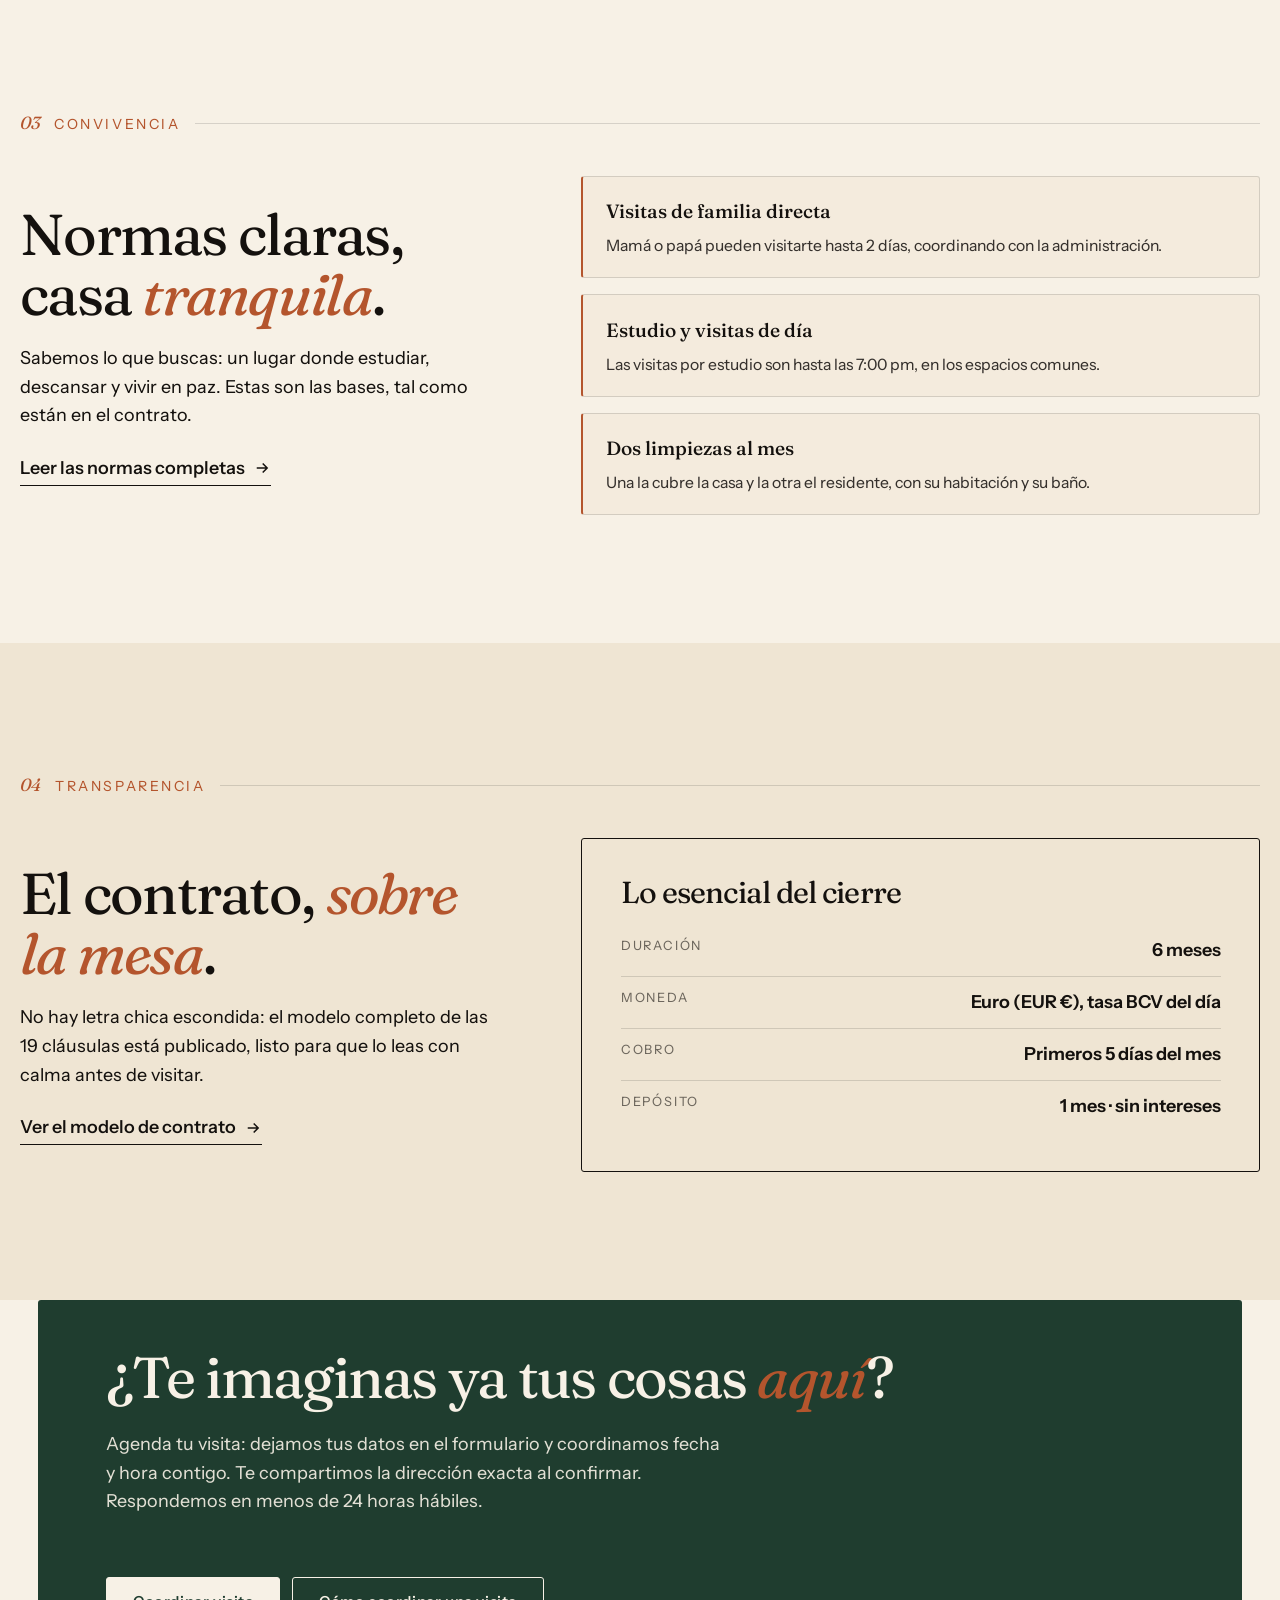
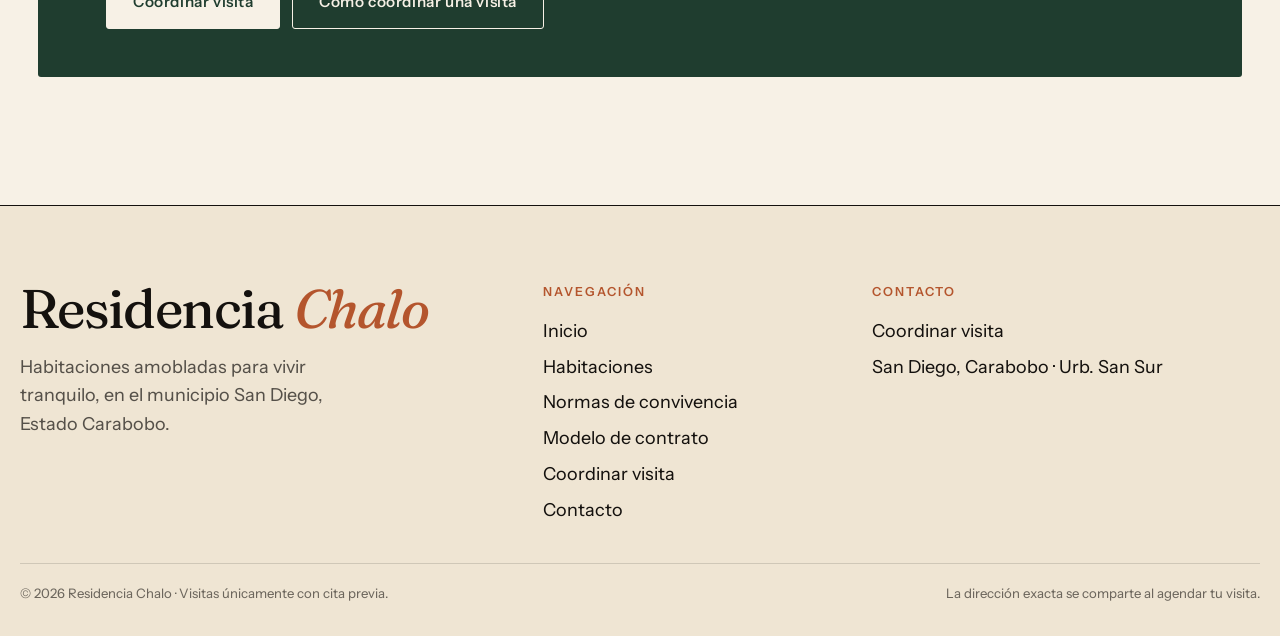
==== commit 6d34af12: "Tarjeta y miniatura de marca, sin precios" ====
--- a/index.html
+++ b/index.html
@@ -11,14 +11,14 @@
   <meta property="og:title" content="Residencia Chalo — Habitaciones amobladas en San Diego, Carabobo">
   <meta property="og:description" content="Cuartos amoblados con servicios incluidos, desde 75 €/mes. Coordina tu visita por la web.">
   <meta property="og:url" content="https://afvelis.github.io/chalo-web/">
-  <meta property="og:image" content="https://afvelis.github.io/chalo-web/assets/img/og-chalo.jpg">
+  <meta property="og:image" content="https://afvelis.github.io/chalo-web/assets/img/og-chalo-2.jpg">
   <meta property="og:image:width" content="1200">
   <meta property="og:image:height" content="630">
   <meta property="og:image:alt" content="Habitación amoblada de Residencia Chalo en San Diego, Carabobo">
   <meta name="twitter:card" content="summary_large_image">
   <meta name="twitter:title" content="Residencia Chalo — Habitaciones en San Diego, Carabobo">
   <meta name="twitter:description" content="Desde 75 €/mes, servicios incluidos. Coordina tu visita por la web.">
-  <meta name="twitter:image" content="https://afvelis.github.io/chalo-web/assets/img/og-chalo.jpg">
+  <meta name="twitter:image" content="https://afvelis.github.io/chalo-web/assets/img/og-chalo-2.jpg">
   <link rel="stylesheet" href="assets/fonts/fonts.css?v=20261113p">
   <link rel="stylesheet" href="css/main.css?v=20261113p">
   <script src="data/site.js?v=20261113p" defer></script>
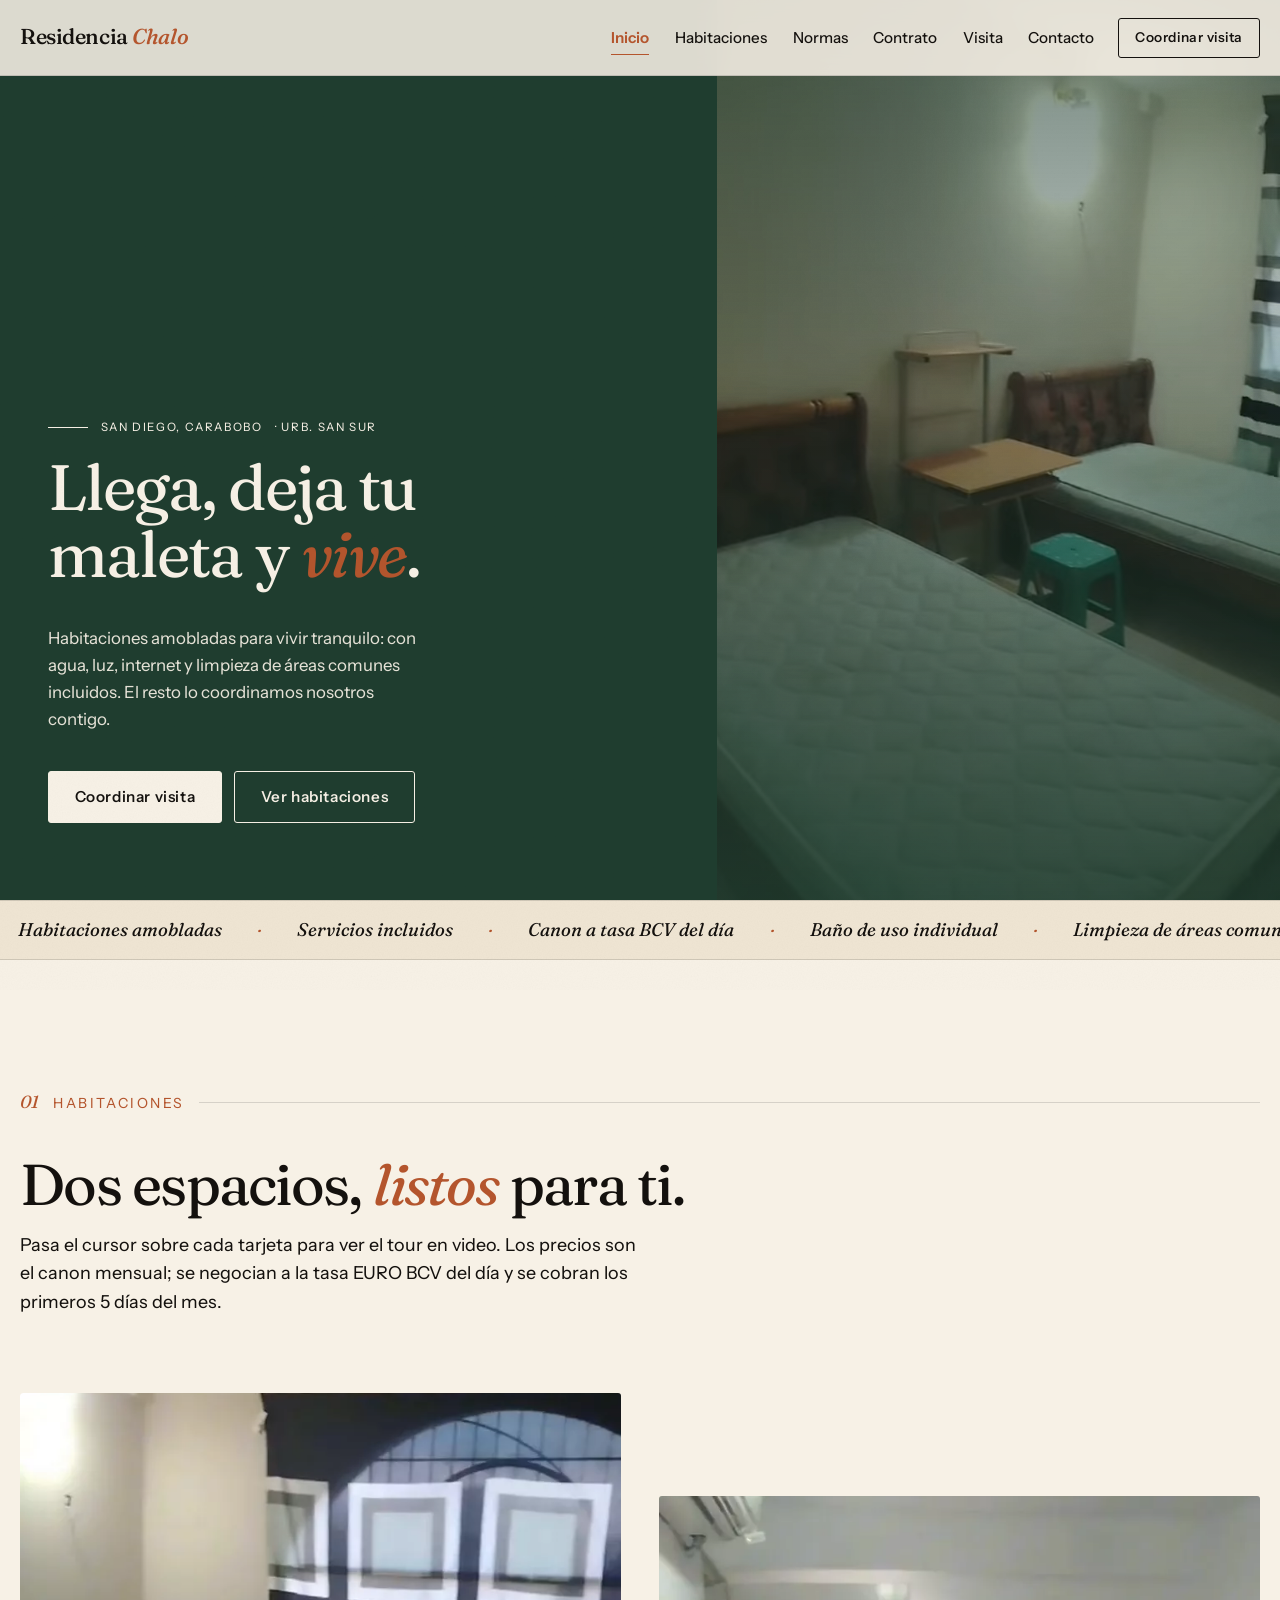
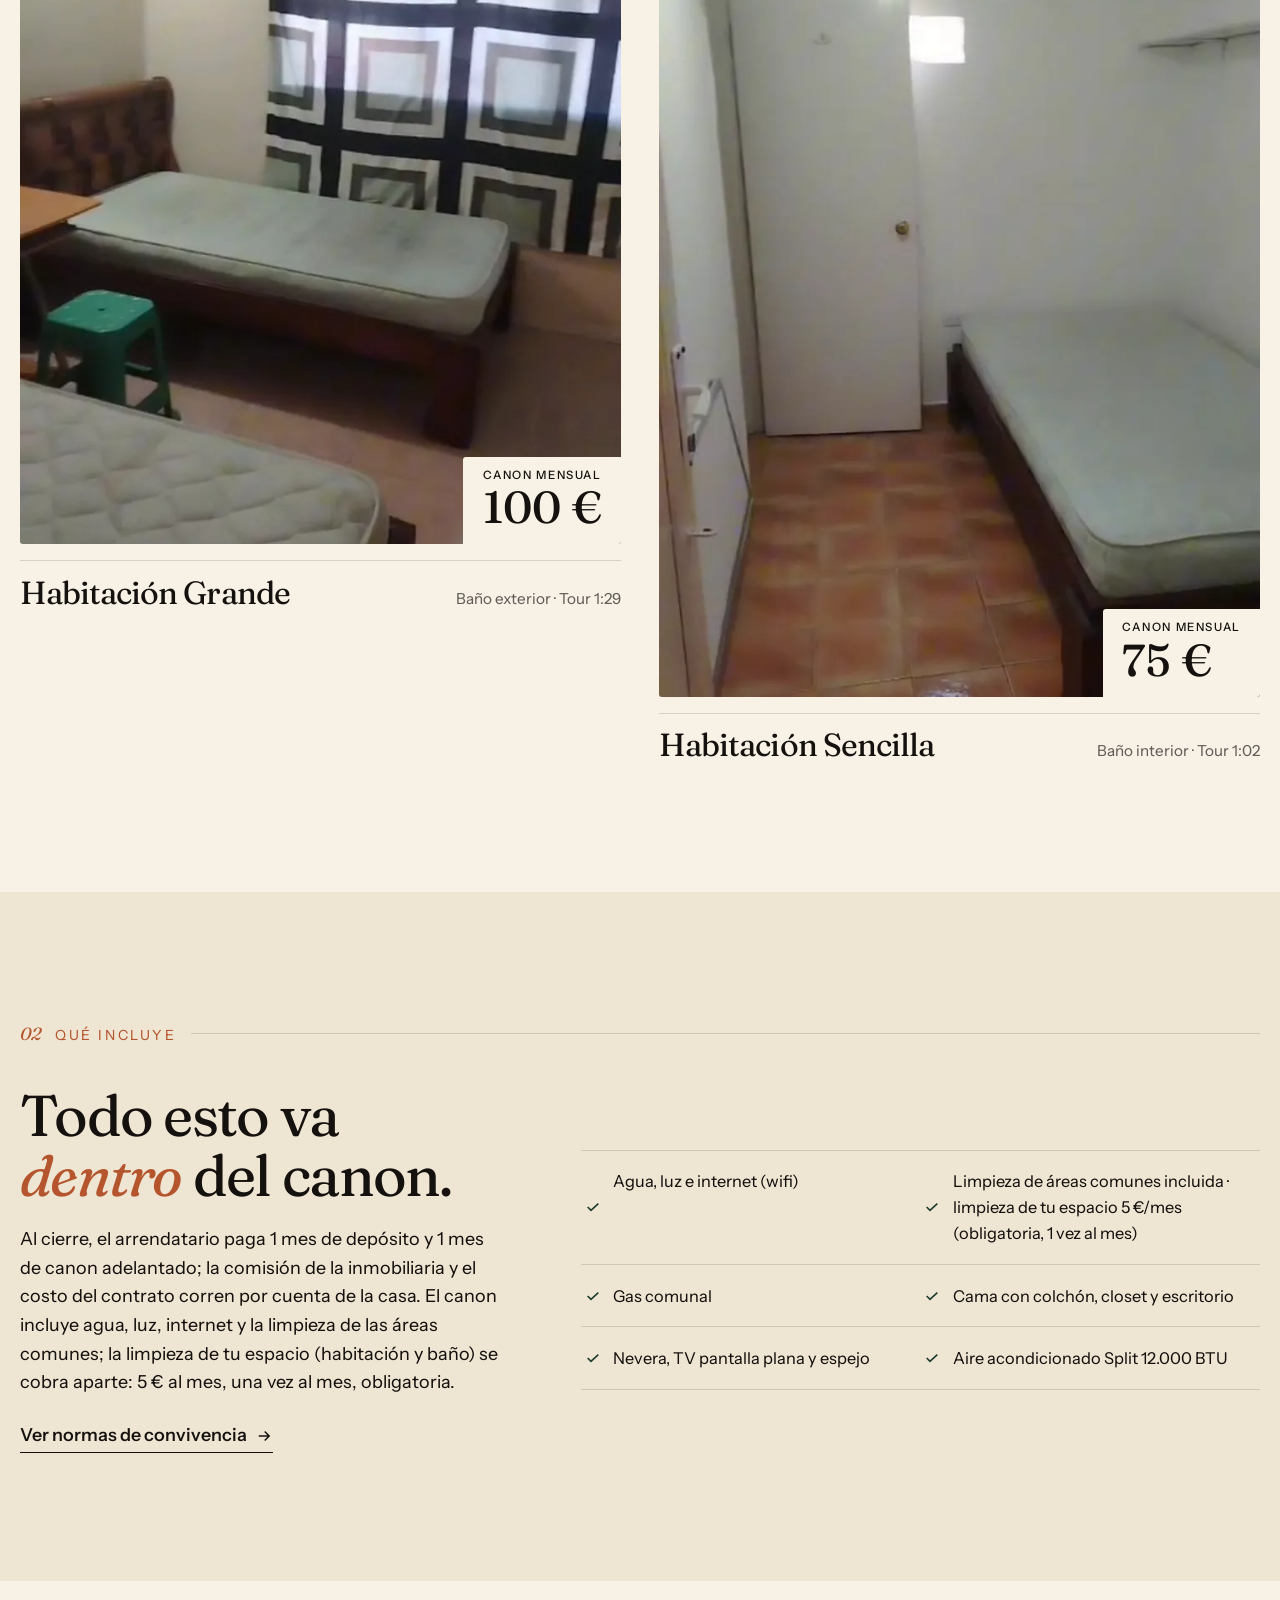
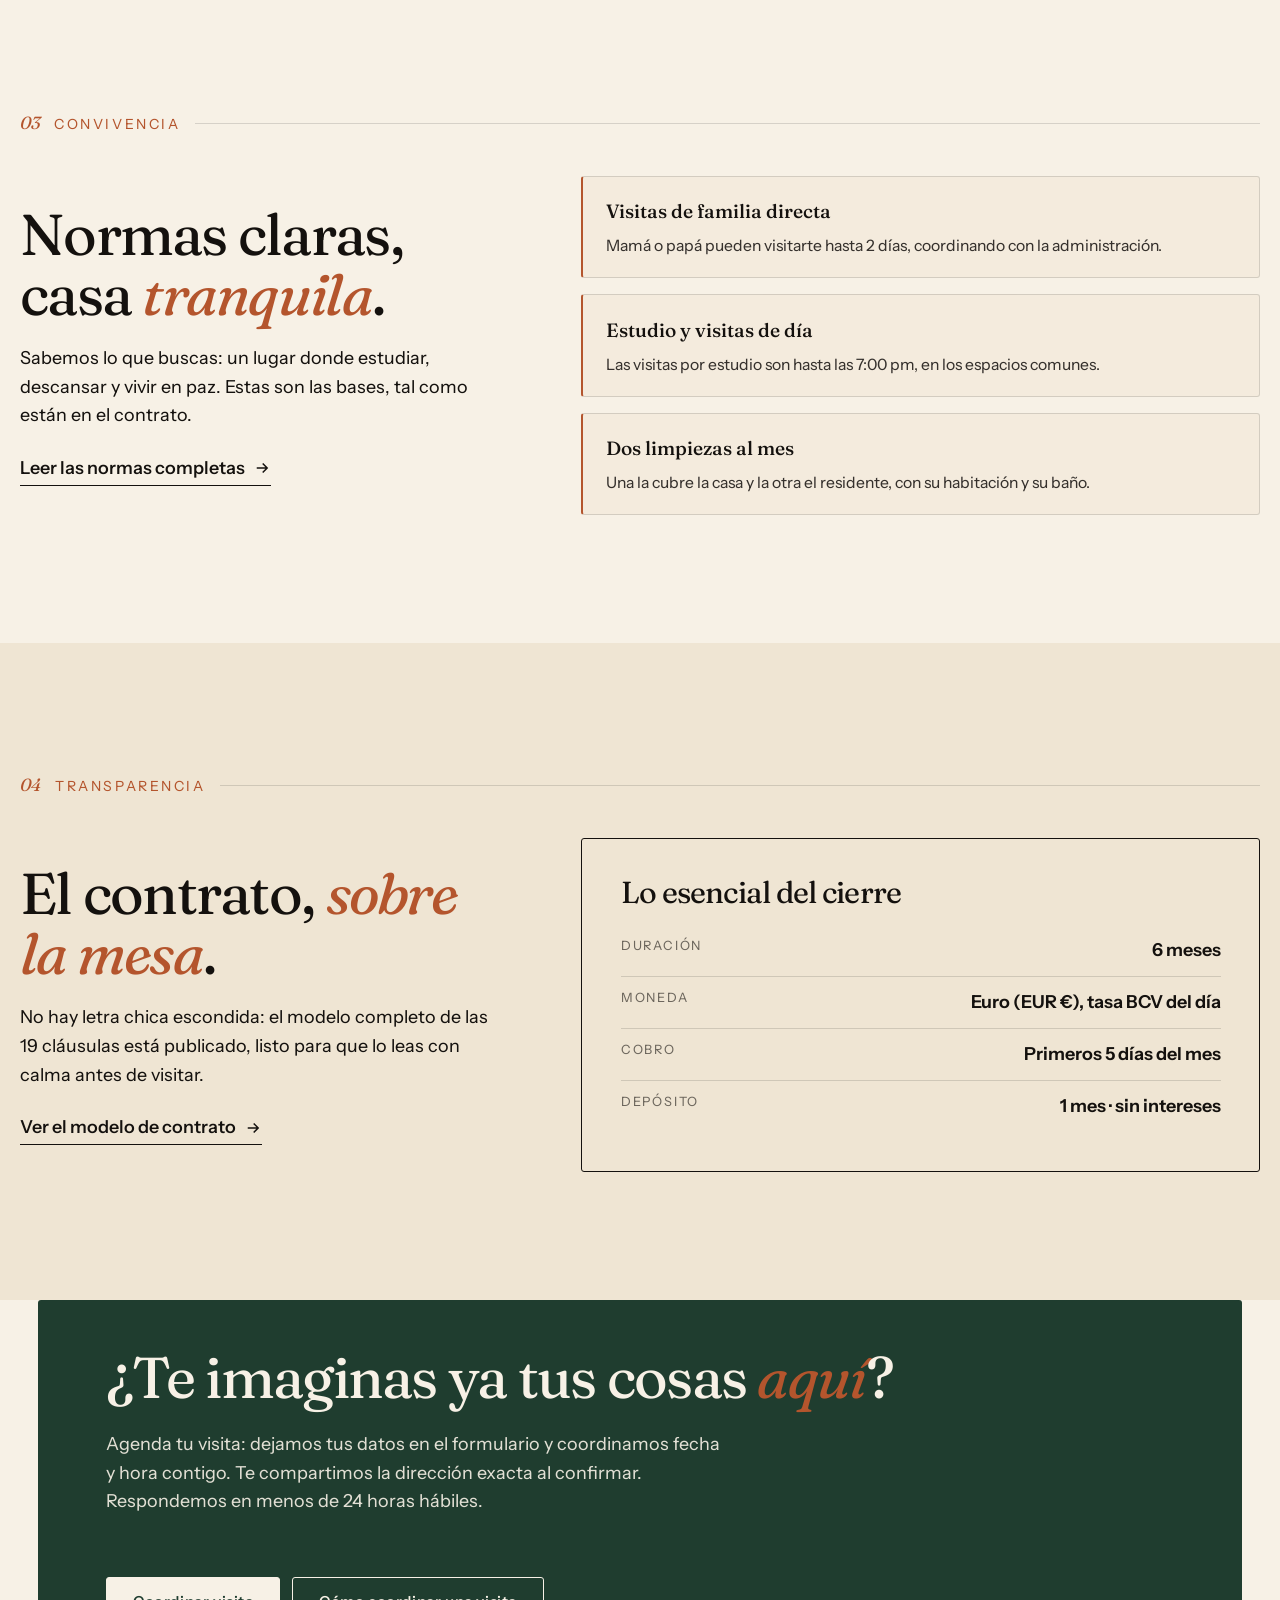
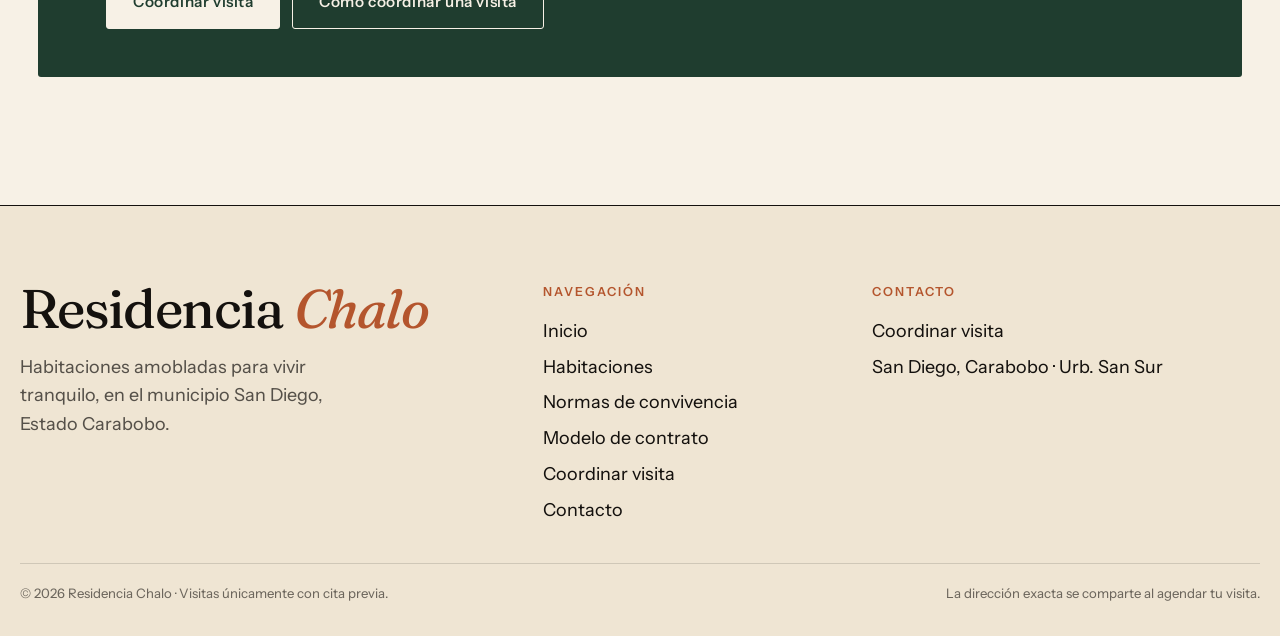
==== commit 9c435398: "Open Graph de marca sin precios" ====
--- a/index.html
+++ b/index.html
@@ -8,16 +8,16 @@
   <meta property="og:type" content="website">
   <meta property="og:site_name" content="Residencia Chalo">
   <meta property="og:locale" content="es_VE">
-  <meta property="og:title" content="Residencia Chalo — Habitaciones amobladas en San Diego, Carabobo">
-  <meta property="og:description" content="Cuartos amoblados con servicios incluidos, desde 75 €/mes. Coordina tu visita por la web.">
+  <meta property="og:title" content="Residencia Chalo">
+  <meta property="og:description" content="Habitaciones amobladas en San Diego, Carabobo. Coordina tu visita por la web.">
   <meta property="og:url" content="https://afvelis.github.io/chalo-web/">
   <meta property="og:image" content="https://afvelis.github.io/chalo-web/assets/img/og-chalo-2.jpg">
   <meta property="og:image:width" content="1200">
   <meta property="og:image:height" content="630">
   <meta property="og:image:alt" content="Habitación amoblada de Residencia Chalo en San Diego, Carabobo">
   <meta name="twitter:card" content="summary_large_image">
-  <meta name="twitter:title" content="Residencia Chalo — Habitaciones en San Diego, Carabobo">
-  <meta name="twitter:description" content="Desde 75 €/mes, servicios incluidos. Coordina tu visita por la web.">
+  <meta name="twitter:title" content="Residencia Chalo">
+  <meta name="twitter:description" content="Habitaciones amobladas en San Diego, Carabobo.">
   <meta name="twitter:image" content="https://afvelis.github.io/chalo-web/assets/img/og-chalo-2.jpg">
   <link rel="stylesheet" href="assets/fonts/fonts.css?v=20261113p">
   <link rel="stylesheet" href="css/main.css?v=20261113p">
